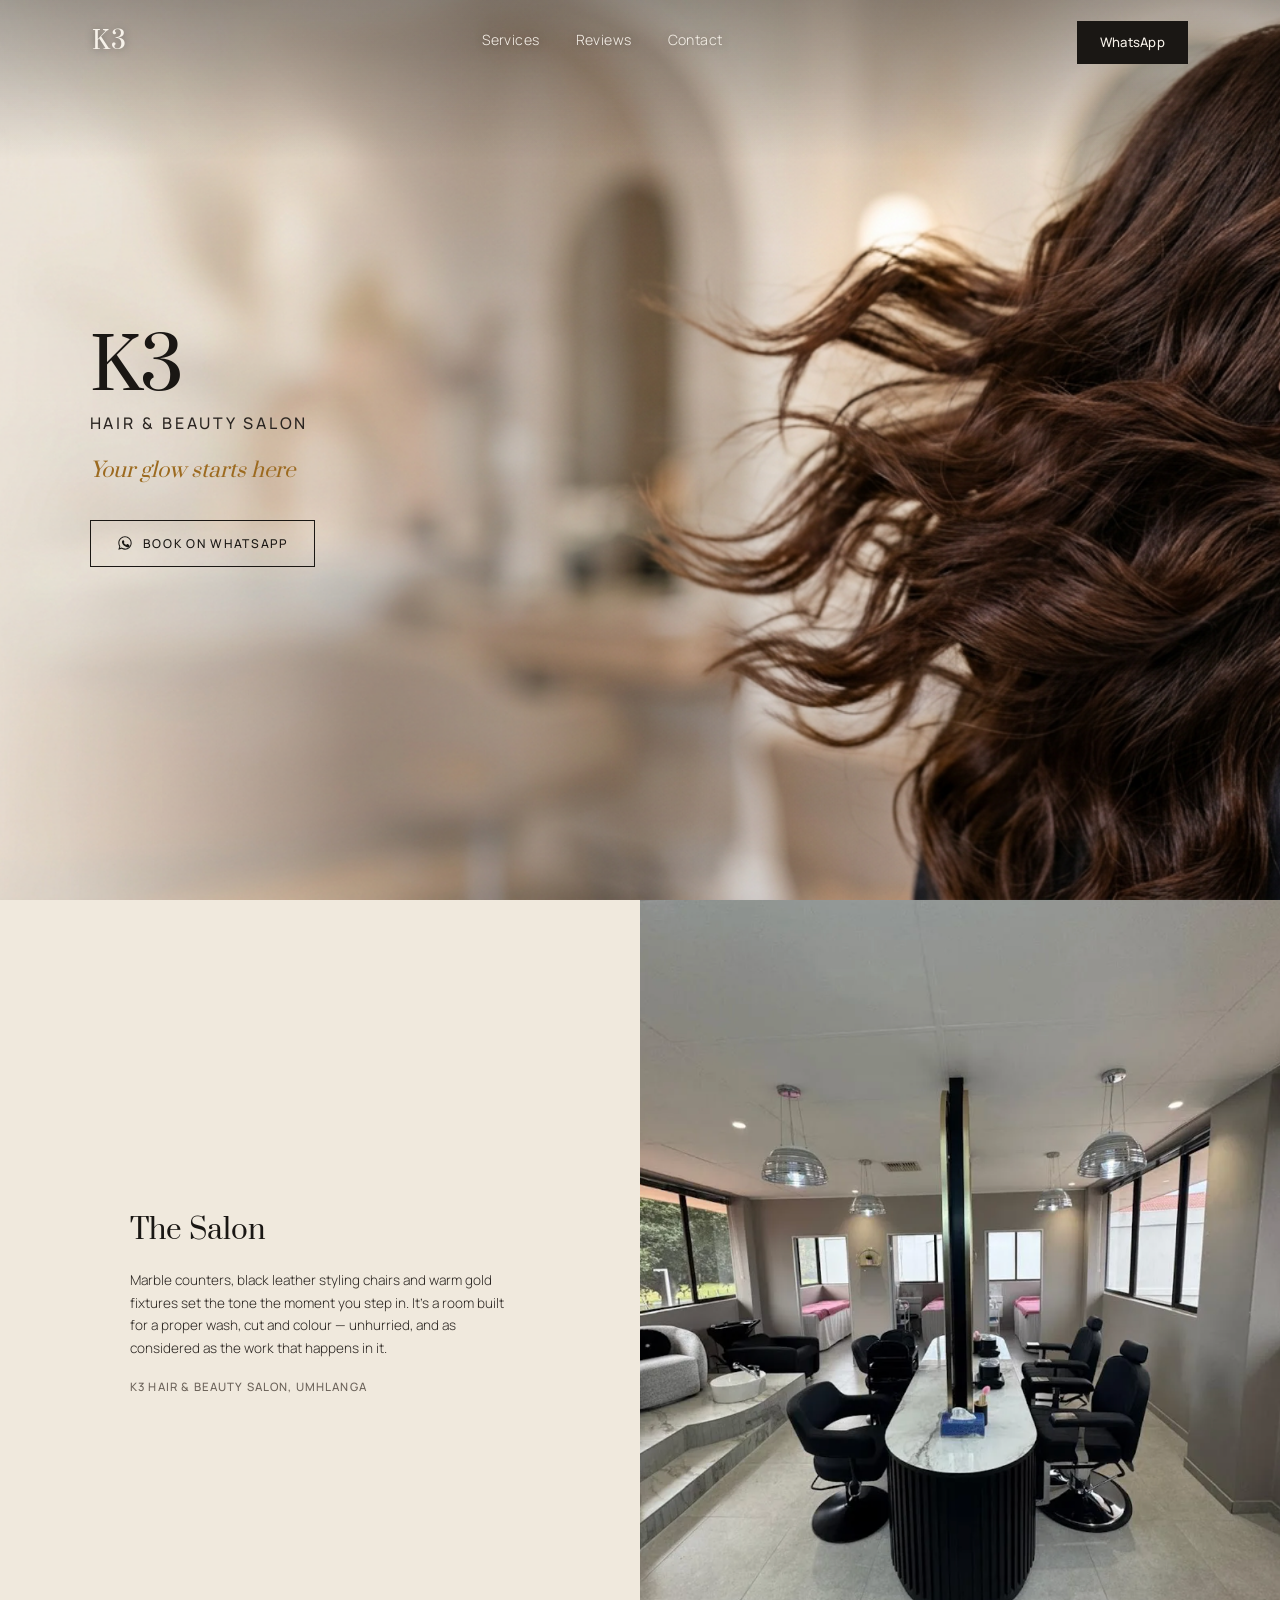
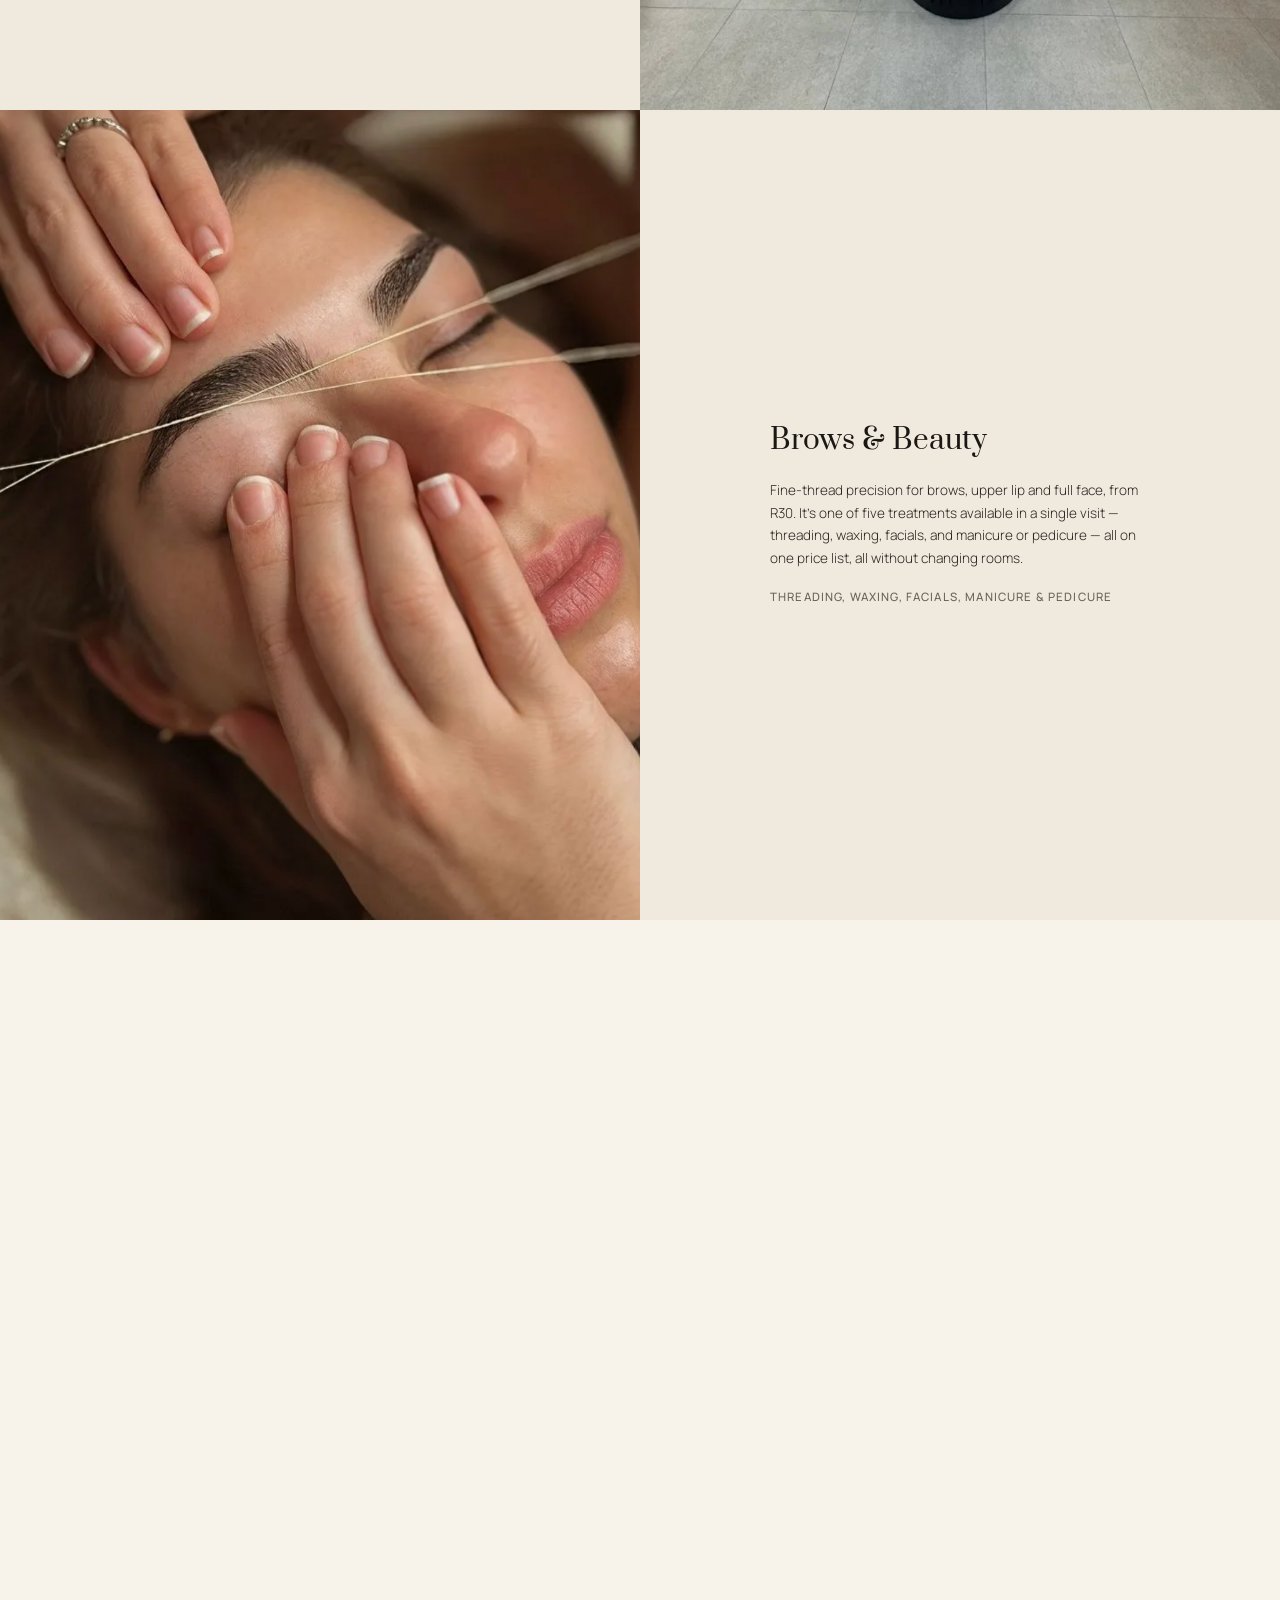
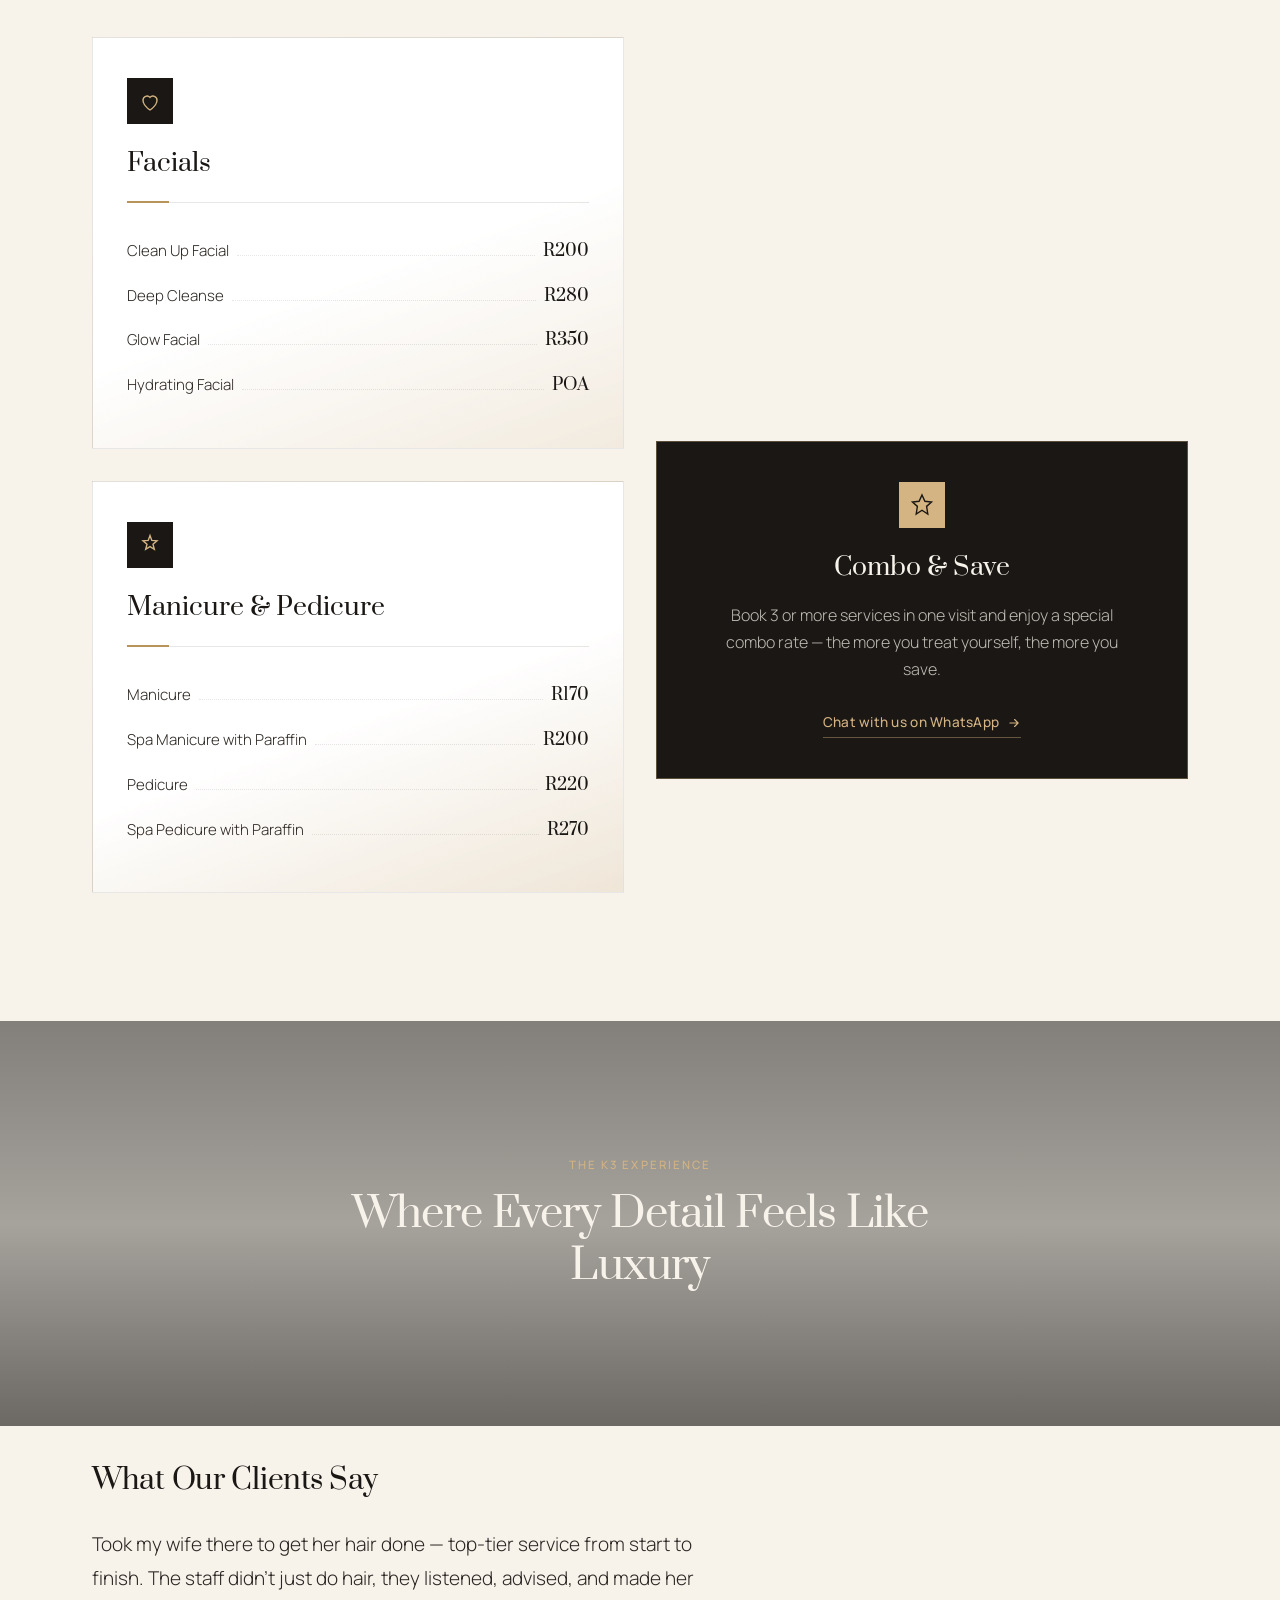
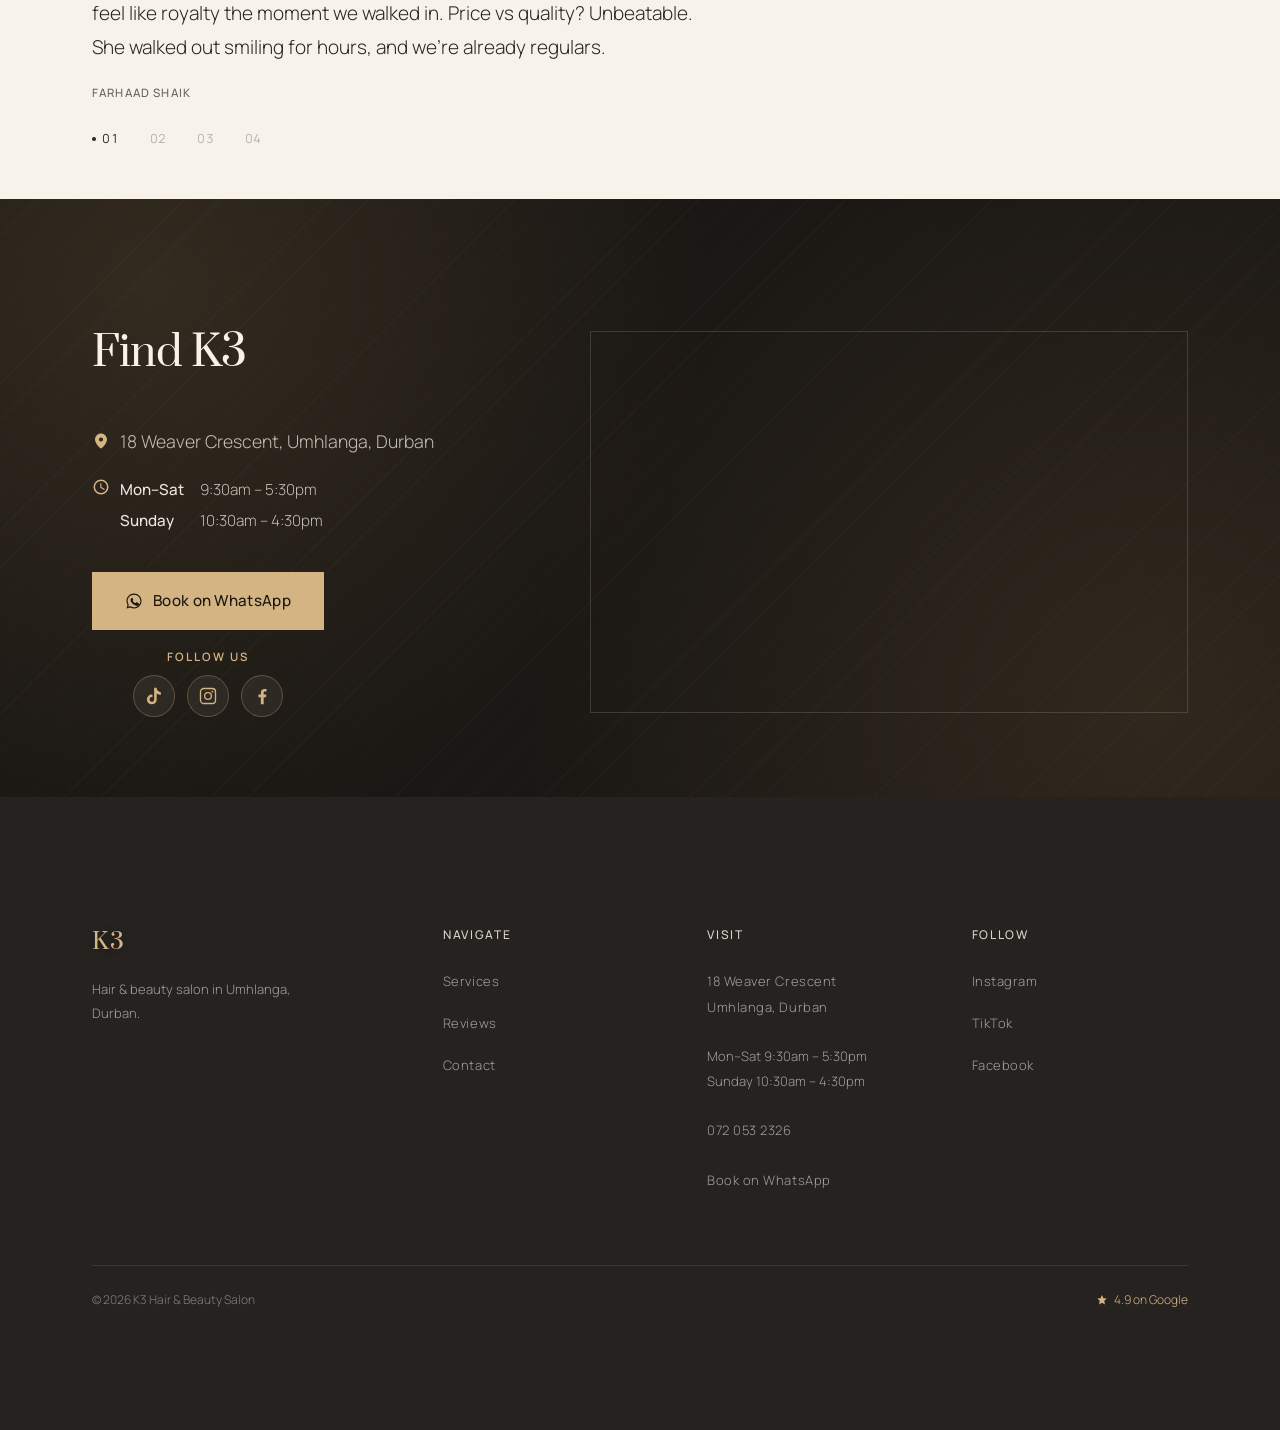
==== index.html @ f49d8490 "Wire up the real WhatsApp number and add a phone link Replaces the six wa.me/PLACEHOLDER links with " ====
<!DOCTYPE html>
<html lang="en">
<head>
<meta charset="UTF-8">
<meta name="viewport" content="width=device-width, initial-scale=1.0">
<title>K3 Hair &amp; Beauty Salon | Umhlanga, Durban</title>
<meta name="description" content="K3 Hair &amp; Beauty Salon in Umhlanga, Durban — threading, waxing, facials, manicures &amp; pedicures. Book on WhatsApp today.">
<link rel="preconnect" href="https://fonts.googleapis.com">
<link rel="preconnect" href="https://fonts.gstatic.com" crossorigin>
<link href="https://fonts.googleapis.com/css2?family=Prata&family=Manrope:wght@300;400;500&display=swap" rel="stylesheet">
<link rel="stylesheet" href="style.css">
</head>
<body>

<header class="site-header" id="top">
  <div class="container header-inner">
    <span class="logo">K3</span>
    <nav class="nav" id="site-nav">
      <a href="#services">Services</a>
      <a href="#reviews">Reviews</a>
      <a href="#contact">Contact</a>
    </nav>
    <div class="header-actions">
      <a class="btn btn-small" href="https://wa.me/27720532326?text=Hi%20K3%2C%20I%27d%20like%20to%20book%20an%20appointment." target="_blank" rel="noopener">WhatsApp</a>
      <button class="nav-toggle" id="nav-toggle" aria-expanded="false" aria-controls="site-nav" aria-label="Toggle navigation menu">
        <span></span><span></span><span></span>
      </button>
    </div>
  </div>
</header>

<main>

  <!-- HERO -->
  <section class="hero">
    <div class="hero-media" id="hero-media">
      <img src="images/hero-new.png" alt="" role="presentation" width="1584" height="672" loading="eager" fetchpriority="high">
      <div class="hero-scrim"></div>
    </div>
    <div class="container">
      <div class="hero-inner">
        <h1 class="hero-mark reveal">
          <span class="hero-mark-k3">K3</span>
          <span class="hero-mark-name">Hair &amp; Beauty Salon</span>
        </h1>
        <p class="tagline reveal">Your glow starts here</p>

        <a class="btn-hero reveal" href="https://wa.me/27720532326?text=Hi%20K3%2C%20I%27d%20like%20to%20book%20an%20appointment." target="_blank" rel="noopener">
          <svg viewBox="0 0 24 24" width="16" height="16" aria-hidden="true"><path fill="currentColor" d="M17.5 14.4c-.3-.1-1.6-.8-1.9-.9-.3-.1-.4-.1-.6.1-.2.3-.7.9-.8 1-.1.2-.3.2-.5.1-1.4-.7-2.3-1.2-3.3-2.7-.2-.4.2-.4.6-1.2.1-.2 0-.4 0-.5-.1-.1-.6-1.4-.8-1.9-.2-.5-.4-.4-.6-.4h-.5c-.2 0-.5.1-.7.3-.2.3-1 1-1 2.3 0 1.4 1 2.7 1.1 2.9.1.2 2 3.1 4.9 4.3.7.3 1.2.5 1.6.6.7.2 1.3.2 1.8.1.5-.1 1.6-.7 1.9-1.3.2-.6.2-1.1.2-1.3-.1-.1-.3-.2-.5-.3z"/><path fill="currentColor" d="M12 2C6.5 2 2 6.5 2 12c0 1.9.5 3.6 1.4 5.1L2 22l5.1-1.3c1.4.8 3.1 1.3 4.9 1.3 5.5 0 10-4.5 10-10S17.5 2 12 2zm0 18.2c-1.6 0-3.2-.4-4.5-1.2l-.3-.2-3 .8.8-2.9-.2-.3C4 15 3.5 13.5 3.5 12c0-4.7 3.8-8.5 8.5-8.5s8.5 3.8 8.5 8.5-3.8 8.5-8.5 8.5z"/></svg>
          Book on WhatsApp
        </a>
      </div>
    </div>
  </section>

  <!-- THE SPACE: ALTERNATING EDITORIAL BLOCKS -->
  <section id="the-space" class="section-alt">
    <div class="editorial-rows">

      <div class="editorial-row reveal">
        <div class="editorial-media">
          <img src="images/gallery-salon-interior.png" width="1050" height="1404" loading="lazy" alt="K3 Hair &amp; Beauty Salon interior with black leather styling chairs and marble counters">
        </div>
        <div class="editorial-copy">
          <h3>The Salon</h3>
          <p>Marble counters, black leather styling chairs and warm gold fixtures set the tone the moment you step in. It's a room built for a proper wash, cut and colour — unhurried, and as considered as the work that happens in it.</p>
          <p class="editorial-descriptor">K3 Hair &amp; Beauty Salon, Umhlanga</p>
        </div>
      </div>

      <div class="editorial-row reveal">
        <div class="editorial-media">
          <img src="images/gallery-threading.png" width="1118" height="1398" loading="lazy" alt="Eyebrow threading treatment in progress at K3">
        </div>
        <div class="editorial-copy">
          <h3>Brows &amp; Beauty</h3>
          <p>Fine-thread precision for brows, upper lip and full face, from R30. It's one of five treatments available in a single visit — threading, waxing, facials, and manicure or pedicure — all on one price list, all without changing rooms.</p>
          <p class="editorial-descriptor">Threading, waxing, facials, manicure &amp; pedicure</p>
        </div>
      </div>

    </div>
  </section>

  <!-- SERVICES -->
  <section id="services" class="section">
    <div class="container">
      <h2 class="section-title center reveal">Services &amp; Pricing</h2>

      <div class="services-grid">

        <div class="services-col">

          <div class="service-card card-threading reveal">
            <div class="service-icon">
              <svg viewBox="0 0 24 24" width="24" height="24" aria-hidden="true"><path fill="none" stroke="currentColor" stroke-width="1.4" d="M3 8c3 3 6 3 9 0s6-3 9 0M3 16c3-3 6-3 9 0s6 3 9 0"/></svg>
            </div>
            <h3>Threading</h3>
            <ul class="price-list">
              <li><span>Eyebrow</span><span class="dots"></span><span>R50</span></li>
              <li><span>Eyebrow Tint</span><span class="dots"></span><span>R50</span></li>
              <li><span>Upper Lip</span><span class="dots"></span><span>R30</span></li>
              <li><span>Upper Lip &amp; Chin</span><span class="dots"></span><span>R70</span></li>
              <li><span>Full Face Threading</span><span class="dots"></span><span>R140</span></li>
            </ul>
          </div>

          <div class="service-card card-facials reveal">
            <div class="service-icon">
              <svg viewBox="0 0 24 24" width="24" height="24" aria-hidden="true"><path fill="none" stroke="currentColor" stroke-width="1.4" d="M12 21s-7-4.5-7-10a4 4 0 0 1 7-2.6A4 4 0 0 1 19 11c0 5.5-7 10-7 10z"/></svg>
            </div>
            <h3>Facials</h3>
            <ul class="price-list">
              <li><span>Clean Up Facial</span><span class="dots"></span><span>R200</span></li>
              <li><span>Deep Cleanse</span><span class="dots"></span><span>R280</span></li>
              <li><span>Glow Facial</span><span class="dots"></span><span>R350</span></li>
              <li><span>Hydrating Facial</span><span class="dots"></span><span>POA</span></li>
            </ul>
          </div>

          <div class="service-card card-nails reveal">
            <div class="service-icon">
              <svg viewBox="0 0 24 24" width="24" height="24" aria-hidden="true"><path fill="none" stroke="currentColor" stroke-width="1.4" d="M12 2.5l1.8 4.9 5.2.4-4 3.4 1.3 5.1L12 13.6l-4.3 2.7 1.3-5.1-4-3.4 5.2-.4z"/></svg>
            </div>
            <h3>Manicure &amp; Pedicure</h3>
            <ul class="price-list">
              <li><span>Manicure</span><span class="dots"></span><span>R170</span></li>
              <li><span>Spa Manicure with Paraffin</span><span class="dots"></span><span>R200</span></li>
              <li><span>Pedicure</span><span class="dots"></span><span>R220</span></li>
              <li><span>Spa Pedicure with Paraffin</span><span class="dots"></span><span>R270</span></li>
            </ul>
          </div>

        </div>

        <div class="services-col">

          <div class="service-card card-waxing reveal">
            <div class="service-icon">
              <svg viewBox="0 0 24 24" width="24" height="24" aria-hidden="true"><path fill="none" stroke="currentColor" stroke-width="1.4" d="M12 3c3 4 6 8 6 11.5a6 6 0 1 1-12 0C6 11 9 7 12 3z"/></svg>
            </div>
            <h3>Waxing</h3>
            <ul class="price-list">
              <li><span>Eyebrow</span><span class="dots"></span><span>R60</span></li>
              <li><span>Upper Lip</span><span class="dots"></span><span>R30</span></li>
              <li><span>Upper Lip &amp; Chin</span><span class="dots"></span><span>R80</span></li>
              <li><span>Full Face Waxing</span><span class="dots"></span><span>R150</span></li>
              <li><span>Full Face Waxing with Neck</span><span class="dots"></span><span>R170</span></li>
              <li><span>Half Leg</span><span class="dots"></span><span>R120</span></li>
              <li><span>Full Leg</span><span class="dots"></span><span>R200</span></li>
              <li><span>Full Arm</span><span class="dots"></span><span>R150</span></li>
              <li><span>Half Arm</span><span class="dots"></span><span>R100</span></li>
              <li><span>Underarm</span><span class="dots"></span><span>R80</span></li>
              <li><span>Bikini</span><span class="dots"></span><span>R300</span></li>
              <li><span>Full Body</span><span class="dots"></span><span>R780</span></li>
              <li><span>Full Back Wax</span><span class="dots"></span><span>R200</span></li>
              <li><span>Stomach Wax</span><span class="dots"></span><span>R150</span></li>
            </ul>
          </div>

          <div class="promo-card reveal">
            <div class="service-icon promo-icon">
              <svg viewBox="0 0 24 24" width="24" height="24" aria-hidden="true"><path fill="none" stroke="currentColor" stroke-width="1.4" d="M12 2l2.9 6.26L21.5 9l-4.9 4.36L17.8 21 12 17.27 6.2 21l1.2-7.64L2.5 9l6.6-.74L12 2z"/></svg>
            </div>
            <h3>Combo &amp; Save</h3>
            <p>Book 3 or more services in one visit and enjoy a special combo rate — the more you treat yourself, the more you save.</p>
            <a class="promo-link" href="https://wa.me/27720532326?text=Hi%20K3%2C%20I%27d%20like%20to%20book%20an%20appointment." target="_blank" rel="noopener">
              Chat with us on WhatsApp
              <svg viewBox="0 0 24 24" width="14" height="14" aria-hidden="true"><path fill="none" stroke="currentColor" stroke-width="2" stroke-linecap="round" stroke-linejoin="round" d="M5 12h13M13 6l6 6-6 6"/></svg>
            </a>
          </div>

        </div>

      </div>
    </div>
  </section>

  <!-- EXPERIENCE BAND -->
  <section id="reviews" class="experience-band">
    <video autoplay muted loop playsinline preload="none" aria-label="Hair wash treatment at the K3 basin">
      <source src="videos/spa-treatment.mp4" type="video/mp4">
    </video>
    <div class="experience-scrim"></div>
    <div class="container experience-inner reveal">
      <p class="experience-eyebrow">The K3 Experience</p>
      <h2 class="section-title">Where Every Detail Feels Like Luxury</h2>
    </div>
  </section>

  <!-- REVIEWS: ROTATING TESTIMONIAL -->
  <section id="testimonials" class="section">
    <div class="container">
      <h2 class="testimonial-heading reveal">What Our Clients Say</h2>

      <div class="testimonial reveal" tabindex="0" aria-roledescription="carousel" aria-label="Client testimonials">
        <div class="testimonial-track">

          <blockquote class="testimonial-slide is-active">
            <p>Took my wife there to get her hair done — top-tier service from start to finish. The staff didn&rsquo;t just do hair, they listened, advised, and made her feel like royalty the moment we walked in. Price vs quality? Unbeatable. She walked out smiling for hours, and we&rsquo;re already regulars.</p>
            <cite>Farhaad Shaik</cite>
          </blockquote>

          <blockquote class="testimonial-slide">
            <p>I&rsquo;m so happy I found this salon! They did an absolute perfect job on my mani and pedi. I also got some waxing and threading done, and the staff was so sweet and incredibly gentle. To top it off, I got a great haircut that looks amazing.</p>
            <cite>Aamina Saleh</cite>
          </blockquote>

          <blockquote class="testimonial-slide">
            <p>Amazing service, products are excellent. Friendly, kind staff, always make you feel at home.</p>
            <cite>Dianne Govender</cite>
          </blockquote>

          <blockquote class="testimonial-slide">
            <p>Amazing service. Reasonable prices. Great location. Safe parking. Cute Salon. One road away from beach and an easy walk if you are staying at one of the beach side resorts.</p>
            <cite>Ayesha Aboobaker</cite>
          </blockquote>

        </div>

        <div class="testimonial-nums" role="tablist" aria-label="Choose testimonial">
          <button class="testimonial-num is-active" type="button" role="tab" aria-selected="true" aria-label="Testimonial 1, Farhaad Shaik">01</button>
          <button class="testimonial-num" type="button" role="tab" aria-selected="false" aria-label="Testimonial 2, Aamina Saleh">02</button>
          <button class="testimonial-num" type="button" role="tab" aria-selected="false" aria-label="Testimonial 3, Dianne Govender">03</button>
          <button class="testimonial-num" type="button" role="tab" aria-selected="false" aria-label="Testimonial 4, Ayesha Aboobaker">04</button>
        </div>
      </div>
    </div>
  </section>

  <!-- CONTACT -->
  <section id="contact" class="section section-dark">
    <div class="contact-texture" aria-hidden="true"></div>
    <div class="container contact-grid reveal">
      <div class="contact-copy">
        <h2 class="section-title">Find K3</h2>
        <p class="contact-address">
          <svg viewBox="0 0 24 24" width="18" height="18" aria-hidden="true"><path fill="currentColor" d="M12 2C7.6 2 4 5.6 4 10c0 5.4 7 12 8 12s8-6.6 8-12c0-4.4-3.6-8-8-8zm0 10.8a2.8 2.8 0 1 1 0-5.6 2.8 2.8 0 0 1 0 5.6z"/></svg>
          18 Weaver Crescent, Umhlanga, Durban
        </p>

        <div class="contact-hours">
          <svg viewBox="0 0 24 24" width="18" height="18" aria-hidden="true"><path fill="currentColor" d="M12 2a10 10 0 1 0 0 20 10 10 0 0 0 0-20zm0 18a8 8 0 1 1 0-16 8 8 0 0 1 0 16zm.5-13H11v6l5.2 3.1.8-1.3-4.5-2.7V7z"/></svg>
          <dl>
            <div><dt>Mon&ndash;Sat</dt><dd>9:30am &ndash; 5:30pm</dd></div>
            <div><dt>Sunday</dt><dd>10:30am &ndash; 4:30pm</dd></div>
          </dl>
        </div>

        <div class="contact-cta">
          <a class="btn btn-primary" href="https://wa.me/27720532326?text=Hi%20K3%2C%20I%27d%20like%20to%20book%20an%20appointment." target="_blank" rel="noopener">
            <svg viewBox="0 0 24 24" width="18" height="18" aria-hidden="true"><path fill="currentColor" d="M17.5 14.4c-.3-.1-1.6-.8-1.9-.9-.3-.1-.4-.1-.6.1-.2.3-.7.9-.8 1-.1.2-.3.2-.5.1-1.4-.7-2.3-1.2-3.3-2.7-.2-.4.2-.4.6-1.2.1-.2 0-.4 0-.5-.1-.1-.6-1.4-.8-1.9-.2-.5-.4-.4-.6-.4h-.5c-.2 0-.5.1-.7.3-.2.3-1 1-1 2.3 0 1.4 1 2.7 1.1 2.9.1.2 2 3.1 4.9 4.3.7.3 1.2.5 1.6.6.7.2 1.3.2 1.8.1.5-.1 1.6-.7 1.9-1.3.2-.6.2-1.1.2-1.3-.1-.1-.3-.2-.5-.3z"/><path fill="currentColor" d="M12 2C6.5 2 2 6.5 2 12c0 1.9.5 3.6 1.4 5.1L2 22l5.1-1.3c1.4.8 3.1 1.3 4.9 1.3 5.5 0 10-4.5 10-10S17.5 2 12 2zm0 18.2c-1.6 0-3.2-.4-4.5-1.2l-.3-.2-3 .8.8-2.9-.2-.3C4 15 3.5 13.5 3.5 12c0-4.7 3.8-8.5 8.5-8.5s8.5 3.8 8.5 8.5-3.8 8.5-8.5 8.5z"/></svg>
            Book on WhatsApp
          </a>

          <div class="follow-us">
            <span class="follow-us-label">Follow Us</span>
            <div class="social-links">
              <a class="social-icon" href="https://www.tiktok.com/@k3_hairnbeauty_salon" target="_blank" rel="noopener" aria-label="K3 Hair & Beauty Salon on TikTok">
                <svg viewBox="0 0 24 24" width="20" height="20" aria-hidden="true"><path fill="currentColor" d="M16.6 5.82c-.9-.98-1.4-2.26-1.4-3.62h-3.02v13.9c0 1.55-1.26 2.8-2.8 2.8a2.8 2.8 0 0 1-2.8-2.8 2.8 2.8 0 0 1 2.8-2.8c.28 0 .55.04.8.12V10.3a5.94 5.94 0 0 0-.8-.06 5.86 5.86 0 0 0-5.86 5.86A5.86 5.86 0 0 0 9.38 22a5.86 5.86 0 0 0 5.86-5.86V9.01a8.6 8.6 0 0 0 5.02 1.61V7.6a5.6 5.6 0 0 1-3.66-1.78z"/></svg>
              </a>
              <a class="social-icon" href="https://www.instagram.com/k3_hairandbeauty_salon/" target="_blank" rel="noopener" aria-label="K3 Hair & Beauty Salon on Instagram">
                <svg viewBox="0 0 24 24" width="20" height="20" aria-hidden="true"><path fill="none" stroke="currentColor" stroke-width="1.6" d="M7 3h10a4 4 0 0 1 4 4v10a4 4 0 0 1-4 4H7a4 4 0 0 1-4-4V7a4 4 0 0 1 4-4z"/><circle cx="12" cy="12" r="4" fill="none" stroke="currentColor" stroke-width="1.6"/><circle cx="17.2" cy="6.8" r="1.1" fill="currentColor"/></svg>
              </a>
              <a class="social-icon" href="https://www.facebook.com/p/K3-Hair-Beauty-Salon-61587516905986/" target="_blank" rel="noopener" aria-label="K3 Hair & Beauty Salon on Facebook">
                <svg viewBox="0 0 24 24" width="20" height="20" aria-hidden="true"><path fill="currentColor" d="M14 22v-8.4h2.8l.4-3.3H14V8.2c0-.96.27-1.6 1.64-1.6h1.75V3.66C17.08 3.6 16.05 3.5 14.85 3.5c-2.5 0-4.2 1.53-4.2 4.34v2.46H7.8v3.3h2.85V22h3.35z"/></svg>
              </a>
            </div>
          </div>
        </div>
      </div>

      <div class="map-wrap">
        <iframe
          title="K3 Hair & Beauty Salon location map"
          src="https://www.google.com/maps?q=18+Weaver+Crescent,+Umhlanga,+Durban&output=embed"
          loading="lazy"
          referrerpolicy="no-referrer-when-downgrade">
        </iframe>
      </div>
    </div>
  </section>

</main>

<a class="mobile-cta" href="https://wa.me/27720532326?text=Hi%20K3%2C%20I%27d%20like%20to%20book%20an%20appointment." target="_blank" rel="noopener" aria-label="Book on WhatsApp">
  <svg viewBox="0 0 24 24" width="20" height="20" aria-hidden="true"><path fill="currentColor" d="M17.5 14.4c-.3-.1-1.6-.8-1.9-.9-.3-.1-.4-.1-.6.1-.2.3-.7.9-.8 1-.1.2-.3.2-.5.1-1.4-.7-2.3-1.2-3.3-2.7-.2-.4.2-.4.6-1.2.1-.2 0-.4 0-.5-.1-.1-.6-1.4-.8-1.9-.2-.5-.4-.4-.6-.4h-.5c-.2 0-.5.1-.7.3-.2.3-1 1-1 2.3 0 1.4 1 2.7 1.1 2.9.1.2 2 3.1 4.9 4.3.7.3 1.2.5 1.6.6.7.2 1.3.2 1.8.1.5-.1 1.6-.7 1.9-1.3.2-.6.2-1.1.2-1.3-.1-.1-.3-.2-.5-.3z"/><path fill="currentColor" d="M12 2C6.5 2 2 6.5 2 12c0 1.9.5 3.6 1.4 5.1L2 22l5.1-1.3c1.4.8 3.1 1.3 4.9 1.3 5.5 0 10-4.5 10-10S17.5 2 12 2zm0 18.2c-1.6 0-3.2-.4-4.5-1.2l-.3-.2-3 .8.8-2.9-.2-.3C4 15 3.5 13.5 3.5 12c0-4.7 3.8-8.5 8.5-8.5s8.5 3.8 8.5 8.5-3.8 8.5-8.5 8.5z"/></svg>
  <span>Book on WhatsApp</span>
</a>

<footer class="site-footer">
  <div class="container footer-grid">

    <div class="footer-col footer-brand">
      <span class="logo">K3</span>
      <p>Hair &amp; beauty salon in Umhlanga, Durban.</p>
    </div>

    <div class="footer-col">
      <h3>Navigate</h3>
      <ul>
        <li><a href="#services">Services</a></li>
        <li><a href="#reviews">Reviews</a></li>
        <li><a href="#contact">Contact</a></li>
      </ul>
    </div>

    <div class="footer-col">
      <h3>Visit</h3>
      <p><a href="https://www.google.com/maps/search/?api=1&query=18+Weaver+Crescent,+Umhlanga,+Durban" target="_blank" rel="noopener">18 Weaver Crescent<br>Umhlanga, Durban</a></p>
      <p>Mon&ndash;Sat 9:30am &ndash; 5:30pm<br>Sunday 10:30am &ndash; 4:30pm</p>
      <p><a href="tel:+27720532326">072 053 2326</a></p>
      <p><a href="https://wa.me/27720532326?text=Hi%20K3%2C%20I%27d%20like%20to%20book%20an%20appointment." target="_blank" rel="noopener">Book on WhatsApp</a></p>
    </div>

    <div class="footer-col">
      <h3>Follow</h3>
      <ul>
        <li><a href="https://www.instagram.com/k3_hairandbeauty_salon/" target="_blank" rel="noopener">Instagram</a></li>
        <li><a href="https://www.tiktok.com/@k3_hairnbeauty_salon" target="_blank" rel="noopener">TikTok</a></li>
        <li><a href="https://www.facebook.com/p/K3-Hair-Beauty-Salon-61587516905986/" target="_blank" rel="noopener">Facebook</a></li>
      </ul>
    </div>

    <div class="footer-bottom">
      <p>&copy; <span id="year">2026</span> K3 Hair &amp; Beauty Salon</p>
      <p class="footer-rating">
        <svg viewBox="0 0 24 24" width="12" height="12" aria-hidden="true"><path fill="currentColor" d="M12 2l2.9 6.26L21.5 9l-4.9 4.36L17.8 21 12 17.27 6.2 21l1.2-7.64L2.5 9l6.6-.74L12 2z"/></svg>
        4.9 on Google
      </p>
    </div>

  </div>
</footer>

<script src="script.js"></script>
</body>
</html>
---- style.css ----
/* ==========================================================================
   K3 Hair & Beauty Salon — Stylesheet
   Design system: CLAUDE.md — sharp geometry, restrained editorial, one motion
   treatment, header transitions on scroll, single-quote testimonials.
   ========================================================================== */

:root {
  --cream: #f7f2ea;
  --cream-alt: #f0e9dd;
  --black: #1a1714;
  --black-soft: #262220;
  --gold: #b8935a;
  --gold-light: #d4b483;
  --gold-deep: #9c6a1f;
  --ink: #2b2622;
  --ink-muted: #6b6259;
  --border: rgba(26, 23, 20, 0.1);

  --font-serif: 'Prata', Georgia, 'Times New Roman', serif;
  --font-sans: 'Manrope', 'Helvetica Neue', Arial, sans-serif;

  --ease: cubic-bezier(0.16, 1, 0.3, 1);

  --max-width: 1160px;

  /* spacing scale */
  --sp-1: 8px;
  --sp-2: 16px;
  --sp-3: 24px;
  --sp-4: 32px;
  --sp-6: 48px;
  --sp-8: 64px;
  --sp-12: 96px;
  --sp-16: 128px;
  --sp-20: 160px;
}

* { box-sizing: border-box; }

html { scroll-behavior: smooth; }

body {
  margin: 0;
  background: var(--cream);
  color: var(--ink);
  font-family: var(--font-sans);
  font-weight: 300;
  font-size: 16px;
  line-height: 1.6;
  -webkit-font-smoothing: antialiased;
}

body.nav-open { overflow: hidden; }

img { max-width: 100%; display: block; }

.container {
  max-width: var(--max-width);
  margin: 0 auto;
  padding: 0 32px;
}

h1, h2, h3 {
  font-family: var(--font-serif);
  font-weight: 400;
  color: var(--black);
  margin: 0;
}

a { color: inherit; text-decoration: none; }

:focus-visible {
  outline: 2px solid var(--gold-deep);
  outline-offset: 3px;
}

.section-title {
  font-size: clamp(1.9rem, 3.5vw, 2.6rem);
  font-weight: 400;
  line-height: 1.25;
  letter-spacing: -0.02em;
  margin-bottom: 48px;
}

.section-title.center { text-align: center; }

/* ---------- Buttons ---------- */

.btn {
  display: inline-flex;
  align-items: center;
  gap: 10px;
  padding: 16px 32px;
  border-radius: 0;
  font-family: var(--font-sans);
  font-size: 0.95rem;
  letter-spacing: 0.02em;
  font-weight: 500;
  cursor: pointer;
  transition: background-color 0.2s ease, color 0.2s ease, border-color 0.2s ease, transform 0.2s ease;
}

.btn-primary {
  background: var(--black);
  color: var(--cream);
  border: 1px solid var(--black);
}

.btn-primary:hover,
.btn-primary:focus-visible {
  background: var(--cream);
  color: var(--black);
  transform: translateY(-2px);
}

.btn-small {
  padding: 10px 22px;
  font-size: 0.82rem;
  background: var(--black);
  color: var(--cream);
  border: 1px solid var(--black);
}

.btn-small:hover,
.btn-small:focus-visible {
  background: var(--cream);
  color: var(--black);
  transform: translateY(-2px);
}

@media (prefers-reduced-motion: reduce) {
  .btn { transition: background-color 0.2s ease, color 0.2s ease, border-color 0.2s ease; }
  .btn:hover, .btn:focus-visible { transform: none; }
}

/* ---------- Header ---------- */

.site-header {
  position: fixed;
  top: 0;
  left: 0;
  right: 0;
  z-index: 100;
  background-color: transparent;
  border-bottom: 1px solid transparent;
  transition: background-color 0.35s ease, backdrop-filter 0.35s ease, border-color 0.35s ease;
}

.site-header.is-scrolled {
  background-color: rgba(247, 242, 234, 0.8);
  -webkit-backdrop-filter: blur(12px);
  backdrop-filter: blur(12px);
  border-bottom-color: rgba(26, 23, 20, 0.08);
}

@supports not ((backdrop-filter: blur(1px)) or (-webkit-backdrop-filter: blur(1px))) {
  .site-header.is-scrolled { background-color: rgba(247, 242, 234, 0.94); }
}

.header-inner {
  display: grid;
  grid-template-columns: auto 1fr auto;
  align-items: center;
  gap: 24px;
  height: 84px;
}

.logo {
  font-family: var(--font-serif);
  font-size: 1.5rem;
  font-weight: 400;
  letter-spacing: 0.06em;
  color: var(--cream);
  text-shadow: 0 1px 8px rgba(0, 0, 0, 0.35);
  transition: color 0.35s ease, text-shadow 0.35s ease;
}

.site-header.is-scrolled .logo { color: var(--black); text-shadow: none; }

.nav {
  display: flex;
  justify-content: center;
  gap: clamp(16px, 3vw, 36px);
}

.nav a {
  font-size: 0.88rem;
  letter-spacing: 0.03em;
  color: var(--cream);
  text-shadow: 0 1px 8px rgba(0, 0, 0, 0.35);
  position: relative;
  padding-bottom: 4px;
  transition: color 0.35s ease, text-shadow 0.35s ease;
}

.site-header.is-scrolled .nav a { color: var(--ink); text-shadow: none; }
body.nav-open .nav a { text-shadow: none; }

.nav a::after {
  content: '';
  position: absolute;
  left: 0; right: 0; bottom: 0;
  height: 1px;
  background: var(--ink);
  transform: scaleX(0);
  transform-origin: left;
  transition: transform 0.2s ease;
}

.nav a:hover::after,
.nav a:focus-visible::after { transform: scaleX(1); }

.header-actions {
  display: flex;
  align-items: center;
  gap: 16px;
  justify-self: end;
}

.nav-toggle {
  display: none;
  flex-direction: column;
  justify-content: center;
  gap: 5px;
  width: 32px;
  height: 32px;
  padding: 0;
  border: 0;
  background: none;
  cursor: pointer;
  z-index: 110;
  position: relative;
}

.nav-toggle span {
  display: block;
  width: 100%;
  height: 1.5px;
  background: var(--cream);
  transition: background-color 0.35s ease, transform 0.25s ease, opacity 0.25s ease;
}

.site-header.is-scrolled .nav-toggle span { background: var(--black); }
body.nav-open .nav-toggle span { background: var(--black); }

.nav-toggle[aria-expanded="true"] span:nth-child(1) { transform: translateY(6.5px) rotate(45deg); }
.nav-toggle[aria-expanded="true"] span:nth-child(2) { opacity: 0; }
.nav-toggle[aria-expanded="true"] span:nth-child(3) { transform: translateY(-6.5px) rotate(-45deg); }

@media (max-width: 900px) {
  .nav a { font-size: 0.82rem; }
}

@media (max-width: 560px) {
  .header-inner { height: 64px; }

  .nav-toggle { display: flex; }

  .nav {
    position: fixed;
    inset: 0;
    z-index: 105;
    flex-direction: column;
    align-items: center;
    justify-content: center;
    gap: var(--sp-4);
    background: var(--cream);
    transform: translateY(-100%);
    transition: transform 0.4s cubic-bezier(0.16, 1, 0.3, 1);
  }

  .nav.is-open { transform: translateY(0); }

  .nav a {
    color: var(--ink);
    font-size: 1.1rem;
    padding: 8px 0;
  }

  .nav a::after { display: none; }
}

/* ---------- Hero ---------- */

.hero {
  position: relative;
  isolation: isolate;
  height: 100vh;
  height: 100dvh;
  min-height: 100vh;
  min-height: 100dvh;
  display: flex;
  align-items: center;
  padding: 0;
  text-align: left;
  overflow: hidden;
  color: var(--ink);
}

.hero .container {
  width: 100%;
  max-width: none;
  margin: 0;
  padding: 0;
}

.hero-media {
  position: absolute;
  inset: 0;
  z-index: -1;
}

.hero-media img {
  width: 100%;
  height: 100%;
  object-fit: cover;
  object-position: 32% 42%;
  animation: heroScaleIn 6s cubic-bezier(0.16, 1, 0.3, 1) forwards;
}

@keyframes heroScaleIn {
  from { transform: scale(1.08); }
  to { transform: scale(1); }
}

.hero-scrim {
  position: absolute;
  inset: 0;
  /* subtle top scrim only, for header legibility over the image */
  background: linear-gradient(180deg, rgba(15, 13, 11, 0.32) 0%, transparent 160px);
}

.hero-inner {
  max-width: 420px;
  margin: 0;
  padding-left: 7vw;
}

.hero-mark {
  margin: 0 0 18px;
  color: var(--black);
}

.hero-mark-k3 {
  display: block;
  font-family: var(--font-serif);
  font-weight: 400;
  font-size: clamp(3.2rem, 6.2vw, 4.4rem);
  line-height: 1;
  letter-spacing: -0.02em;
  color: var(--black);
}

.hero-mark-name {
  display: block;
  font-family: var(--font-sans);
  font-weight: 500;
  font-size: clamp(0.85rem, 1.3vw, 1rem);
  letter-spacing: 0.18em;
  text-transform: uppercase;
  color: var(--ink);
  margin-top: 8px;
}

.tagline {
  font-family: var(--font-serif);
  font-style: italic;
  font-size: clamp(1.1rem, 1.6vw, 1.3rem);
  color: var(--gold-deep);
  margin: 0 0 32px;
}

.btn-hero {
  display: inline-flex;
  align-items: center;
  gap: 10px;
  padding: 13px 26px;
  border: 1.5px solid var(--black);
  border-radius: 0;
  color: var(--black);
  background: transparent;
  font-family: var(--font-sans);
  font-size: 0.76rem;
  font-weight: 500;
  letter-spacing: 0.14em;
  text-transform: uppercase;
}

a.btn-hero {
  transition: background-color 0.2s ease, color 0.2s ease, transform 0.2s ease;
}

.btn-hero:hover,
.btn-hero:focus-visible {
  background: var(--black);
  color: var(--cream);
  transform: translateY(-2px);
}

@media (prefers-reduced-motion: reduce) {
  .hero-media img { animation: none; }
  .btn-hero { transition: background-color 0.2s ease, color 0.2s ease; }
  .btn-hero:hover, .btn-hero:focus-visible { transform: none; }
}

@media (max-width: 780px) {
  .hero-inner { max-width: 100%; padding-left: 28px; padding-right: 28px; }
  .hero-media img { object-position: 80% 38%; }
  .hero-mark, .hero-mark-k3, .hero-mark-name { color: var(--cream); }
  .hero-mark-k3 { text-shadow: 0 4px 30px rgba(0, 0, 0, 0.4); }
  .hero-mark-name { color: rgba(247, 242, 234, 0.8); }
  .tagline { color: var(--gold-light); }
  .btn-hero { border-color: var(--cream); color: var(--cream); }
  .btn-hero:hover, .btn-hero:focus-visible { background: var(--cream); color: var(--black); }
  .hero-scrim {
    background: linear-gradient(90deg, rgba(15, 13, 11, 0.62) 0%, rgba(15, 13, 11, 0.4) 45%, rgba(15, 13, 11, 0.15) 75%);
  }
}

/* ---------- Sections ---------- */

.section { padding: 128px 0; }
.section-alt { background: var(--cream-alt); }

/* Anchor targets: offset by the fixed header's height plus a small buffer,
   so a jump-to never leaves the section heading hidden underneath it */
#the-space, #services, #reviews, #testimonials, #contact { scroll-margin-top: 112px; }

@media (max-width: 560px) {
  #the-space, #services, #reviews, #testimonials, #contact { scroll-margin-top: 92px; }
}

/* Sections that follow a full-bleed image/video: sit flush, no dead cream band */
#testimonials { padding-top: var(--sp-4); }

/* Testimonials are a tight, single block — no oversized default section padding.
   Kept deliberately tighter than most sections so the video + full testimonial
   block (heading, quote, attribution, indicators) fit one viewport together. */
#testimonials { padding-bottom: var(--sp-6); }

.section-dark {
  background: var(--black);
  color: var(--cream);
  padding-bottom: 80px;
}

.section-dark .section-title,
.section-dark h2 { color: var(--cream); }

@media (max-width: 780px) {
  .section { padding: 72px 0; }
  #testimonials { padding-top: var(--sp-4); }
  #testimonials { padding-bottom: var(--sp-6); }
}

/* ---------- Services ---------- */

.services-grid {
  position: relative;
  display: flex;
  align-items: flex-start;
  gap: 32px;
}

.services-col {
  display: flex;
  flex-direction: column;
  gap: 32px;
  flex: 1 1 0;
  min-width: 0;
}

.service-card {
  position: relative;
  margin: 0;
  background: #fff;
  border: 1px solid var(--border);
  border-radius: 0;
  padding: 40px 34px;
}

div.service-card {
  transition: transform 0.25s ease, box-shadow 0.25s ease;
}

.service-card:hover {
  transform: translateY(-4px);
  box-shadow: 0 20px 40px -20px rgba(26, 23, 20, 0.35);
}

@media (prefers-reduced-motion: reduce) {
  .service-card { transition: box-shadow 0.25s ease; }
  .service-card:hover { transform: none; }
}

.card-threading { background: linear-gradient(160deg, #fff 55%, rgba(184, 147, 90, 0.08) 100%); }
.card-waxing    { background: linear-gradient(160deg, #fff 55%, rgba(184, 147, 90, 0.13) 100%); }
.card-facials   { background: linear-gradient(160deg, #fff 55%, rgba(184, 147, 90, 0.08) 100%); }
.card-nails     { background: linear-gradient(160deg, #fff 55%, rgba(184, 147, 90, 0.13) 100%); }

.service-icon {
  display: inline-flex;
  align-items: center;
  justify-content: center;
  width: 46px;
  height: 46px;
  margin-bottom: 20px;
  border-radius: 0;
  background: var(--black);
  color: var(--gold-light);
}

.service-card h3 {
  font-size: 1.55rem;
  margin-bottom: 26px;
  padding-bottom: 18px;
  border-bottom: 1px solid var(--border);
  position: relative;
}

.service-card h3::after {
  content: '';
  position: absolute;
  left: 0; bottom: -1px;
  width: 42px;
  height: 2px;
  background: var(--gold);
}

.price-list {
  list-style: none;
  margin: 0;
  padding: 0;
}

.price-list li {
  display: flex;
  align-items: baseline;
  gap: 8px;
  padding: 9px 0;
  font-size: 0.94rem;
  color: var(--ink);
}

.price-list li span:first-child { flex-shrink: 0; }

.price-list li span:last-child {
  flex-shrink: 0;
  font-family: var(--font-serif);
  font-weight: 500;
  color: var(--black);
  font-size: 1.05rem;
}

.dots {
  flex: 1;
  border-bottom: 1px dotted var(--border);
  margin-bottom: 5px;
}

/* ---------- Promo card ---------- */

.promo-card {
  position: relative;
  text-align: center;
  background: var(--black);
  border: 1px solid rgba(212, 180, 131, 0.35);
  border-radius: 0;
  padding: 40px 34px;
  color: var(--cream);
}

div.promo-card {
  transition: transform 0.25s ease, box-shadow 0.25s ease;
}

.promo-card:hover {
  transform: translateY(-4px);
  box-shadow: 0 20px 40px -20px rgba(0, 0, 0, 0.55);
}

@media (prefers-reduced-motion: reduce) {
  .promo-card { transition: box-shadow 0.25s ease; }
  .promo-card:hover { transform: none; }
}

.promo-icon { margin-left: auto; margin-right: auto; background: var(--gold-light); color: var(--black); }

.promo-card h3 {
  color: var(--cream);
  font-size: 1.55rem;
  margin-bottom: 14px;
  border-bottom: none;
  padding-bottom: 0;
}

.promo-card h3::after { display: none; }

.promo-card p {
  font-size: 1rem;
  line-height: 1.7;
  max-width: 42ch;
  margin: 0 auto 26px;
  color: rgba(247, 242, 234, 0.75);
}

.promo-link {
  display: inline-flex;
  align-items: center;
  gap: 8px;
  font-size: 0.85rem;
  font-weight: 500;
  letter-spacing: 0.02em;
  color: var(--gold-light);
  padding-bottom: 3px;
  border-bottom: 1px solid rgba(212, 180, 131, 0.4);
  transition: gap 0.2s ease, border-color 0.2s ease, color 0.2s ease;
}

.promo-link:hover,
.promo-link:focus-visible { gap: 12px; color: var(--cream); border-color: var(--cream); }

@media (max-width: 860px) {
  .services-grid { flex-direction: column; gap: 24px; }
  .services-col { display: contents; }
  .service-card { padding: 30px 24px; }
}

/* ---------- Experience band ---------- */

.experience-band {
  position: relative;
  isolation: isolate;
  height: 45vh;
  min-height: 320px;
  display: flex;
  align-items: center;
  justify-content: center;
  overflow: hidden;
  color: var(--cream);
}

.experience-band video {
  position: absolute;
  inset: 0;
  width: 100%;
  height: 100%;
  object-fit: cover;
  object-position: center 30%;
  z-index: -2;
}

.experience-scrim {
  position: absolute;
  inset: 0;
  z-index: -1;
  background: linear-gradient(180deg, rgba(15, 13, 11, 0.5) 0%, rgba(15, 13, 11, 0.35) 50%, rgba(15, 13, 11, 0.6) 100%);
}

.experience-inner { text-align: center; }

.experience-eyebrow {
  font-family: var(--font-sans);
  font-size: 0.72rem;
  font-weight: 500;
  letter-spacing: 0.18em;
  text-transform: uppercase;
  color: var(--gold-light);
  margin: 0 0 14px;
}

.experience-inner .section-title {
  color: var(--cream);
  margin-bottom: 0;
  max-width: 640px;
  margin-left: auto;
  margin-right: auto;
}

@media (max-width: 600px) {
  .experience-band { height: 45vh; min-height: 320px; }
}

/* ---------- Gallery: alternating editorial rows ---------- */

.editorial-rows { margin-top: 0; }

.editorial-row {
  display: grid;
  grid-template-columns: 1fr 1fr;
  /* each row gets its own near-full viewport: you scroll, you get one image and
     one write-up, you scroll again, you get the next. Shared across both rows,
     so every image renders at the same proportions. */
  min-height: 90vh;
}

/* Row 1 is text-left / image-right; row 2 reverses. Still alternating — just
   starting on the opposite side, so the first write-up leads on the left. */
.editorial-row:nth-child(odd) .editorial-media { order: 2; }
.editorial-row:nth-child(odd) .editorial-copy { order: 1; }

.editorial-media {
  position: relative;
  overflow: hidden;
  min-width: 0;
}

/* absolutely positioned so the image fills the row's full height edge to edge
   regardless of how the row resolves its own height */
.editorial-media img {
  position: absolute;
  inset: 0;
  width: 100%;
  height: 100%;
  object-fit: cover;
  display: block;
  transition: transform 0.6s ease;
}

.editorial-media:hover img { transform: scale(1.04); }

.editorial-copy {
  display: flex;
  flex-direction: column;
  /* the text block sits dead-centre in its half, horizontally and vertically */
  align-items: center;
  justify-content: center;
  text-align: left;
  min-width: 0;
  padding: 96px 7%;
}

/* Every element in the block takes the same width, so centring them keeps the
   heading, body and descriptor sharing one left edge rather than each being
   centred independently. */
.editorial-copy > * {
  width: min(380px, 100%);
}

.editorial-copy h3 {
  /* modest — the hierarchy comes from the change of typeface, not from scale */
  font-size: clamp(1.5rem, 0.6vw + 1.25rem, 1.9rem);
  line-height: 1.2;
  margin-bottom: 22px;
}

.editorial-copy p {
  font-size: 0.85rem;
  font-weight: 300;
  line-height: 1.65;
  /* narrow measure — never the full half-width (width set above) */
  color: var(--ink);
  margin: 0;
}

.editorial-copy .editorial-descriptor {
  margin-top: 18px;
  font-size: 0.72rem;
  font-weight: 500;
  letter-spacing: 0.1em;
  text-transform: uppercase;
  color: var(--ink-muted);
}

@media (max-width: 780px) {
  .editorial-rows { margin-top: 0; }
  .editorial-row {
    grid-template-columns: 1fr;
    /* single column, image above text — height follows content, not the viewport */
    min-height: 0;
  }
  .editorial-row:nth-child(odd) .editorial-media { order: 1; }
  .editorial-row:nth-child(odd) .editorial-copy { order: 2; }
  /* fixed aspect ratio rather than a slice of the viewport */
  .editorial-media { aspect-ratio: 4 / 5; }
  .editorial-copy { padding: 48px 28px; }
  .editorial-copy p { font-size: 0.875rem; }
}

@media (prefers-reduced-motion: reduce) {
  .editorial-media img { transition: none; }
}

/* ---------- Testimonial (left-aligned editorial pull quote) ---------- */

.testimonial-heading {
  font-family: var(--font-serif);
  font-weight: 400;
  font-size: clamp(1.4rem, 1.6vw + 1rem, 1.75rem);
  letter-spacing: -0.01em;
  color: var(--black);
  margin: 0 0 var(--sp-3);
  max-width: 620px;
}

.testimonial {
  max-width: 620px;
  margin: 0;
  text-align: left;
}

.testimonial:focus-visible { outline-offset: 8px; }

.testimonial-track {
  /* All four quotes are stacked in a single grid cell, so the track's height is
     the height of the LONGEST quote at any given width — computed by the browser
     rather than hardcoded, and identical whichever quote is currently active.
     Rotating quotes therefore cannot reflow anything below the carousel (this
     was a cumulative-layout-shift bug: the page jumped every 4 seconds).
     Height must never be driven by the active slide, from CSS or from JS. */
  display: grid;
  overflow: hidden;
}

.testimonial-slide {
  grid-area: 1 / 1;
  margin: 0;
  display: flex;
  flex-direction: column;
  align-items: flex-start;
  justify-content: flex-start;
  transform: translateX(100%);
  pointer-events: none;
  transition: transform 0.6s var(--ease);
}

.testimonial-slide.is-active {
  transform: translateX(0);
  pointer-events: auto;
}

.testimonial-slide p {
  font-family: var(--font-sans);
  font-weight: 300;
  font-style: normal;
  font-size: clamp(1.0625rem, 0.3vw + 1rem, 1.1875rem);
  line-height: 1.8;
  color: var(--ink);
  margin: 0 0 20px;
}

.testimonial-slide cite {
  display: block;
  font-style: normal;
  font-family: var(--font-sans);
  font-size: 0.72rem;
  font-weight: 500;
  letter-spacing: 0.1em;
  text-transform: uppercase;
  color: var(--ink-muted);
}

.testimonial-nums {
  display: flex;
  align-items: center;
  justify-content: flex-start;
  gap: 20px;
  margin-top: var(--sp-3);
}

.testimonial-num {
  display: inline-flex;
  align-items: center;
  gap: 6px;
  padding: 4px 0;
  border: 0;
  background: transparent;
  font-family: var(--font-sans);
  font-variant-numeric: tabular-nums;
  font-size: 0.78rem;
  letter-spacing: 0.06em;
  color: var(--ink-muted);
  opacity: 0.45;
  cursor: pointer;
  transition: opacity 0.2s ease, color 0.2s ease;
}

.testimonial-num::before {
  content: '';
  width: 4px;
  height: 4px;
  border-radius: 50%;
  background: currentColor;
  opacity: 0;
  transition: opacity 0.2s ease;
}

.testimonial-num:hover,
.testimonial-num:focus-visible {
  opacity: 0.75;
}

.testimonial-num.is-active {
  color: var(--ink);
  opacity: 1;
}

.testimonial-num.is-active::before { opacity: 1; }

@media (prefers-reduced-motion: reduce) {
  /* instant change: no slide, just show/hide — !important beats the inline
     transform the carousel JS sets during navigation. The slides stay in the
     shared grid cell, so the track keeps its longest-quote height here too. */
  .testimonial-slide {
    transition: none !important;
    transform: none !important;
    opacity: 0;
    pointer-events: none;
  }
  .testimonial-slide.is-active {
    opacity: 1;
    pointer-events: auto;
  }
}

/* ---------- Contact ---------- */

.section-dark { position: relative; overflow: hidden; }

.contact-texture {
  position: absolute;
  inset: 0;
  background:
    radial-gradient(circle at 12% 15%, rgba(184, 147, 90, 0.16), transparent 45%),
    radial-gradient(circle at 90% 85%, rgba(184, 147, 90, 0.14), transparent 50%),
    repeating-linear-gradient(135deg, rgba(247, 242, 234, 0.025) 0px, rgba(247, 242, 234, 0.025) 1px, transparent 1px, transparent 26px);
  pointer-events: none;
}

.contact-grid {
  position: relative;
  display: grid;
  grid-template-columns: minmax(0, 0.85fr) minmax(0, 1.15fr);
  align-items: center;
  gap: 56px;
}

.contact-copy { text-align: left; }

.contact-address {
  display: flex;
  align-items: center;
  gap: 10px;
  font-size: 1.1rem;
  color: rgba(247, 242, 234, 0.75);
  margin: 20px 0 20px;
}

.contact-address svg { color: var(--gold-light); flex-shrink: 0; }

.contact-hours {
  display: flex;
  align-items: flex-start;
  gap: 10px;
  margin: 0 0 36px;
}

.contact-hours svg { color: var(--gold-light); flex-shrink: 0; margin-top: 3px; }
.contact-hours dl { margin: 0; }

.contact-hours dl > div {
  display: flex;
  gap: 10px;
  font-size: 0.95rem;
  color: rgba(247, 242, 234, 0.75);
  padding: 3px 0;
}

.contact-hours dt { font-weight: 500; color: rgba(247, 242, 234, 0.95); min-width: 70px; }
.contact-hours dd { margin: 0; }

.section-dark .btn-primary { background: var(--gold-light); color: var(--black); border-color: var(--gold-light); }
.section-dark .btn-primary:hover,
.section-dark .btn-primary:focus-visible {
  background: var(--black);
  color: var(--gold-light);
  border-color: var(--gold-light);
  transform: translateY(-2px);
}

@media (prefers-reduced-motion: reduce) {
  .section-dark .btn-primary:hover, .section-dark .btn-primary:focus-visible { transform: none; }
}

.contact-cta {
  display: inline-flex;
  flex-direction: column;
  align-items: center;
}

.follow-us {
  display: flex;
  flex-direction: column;
  align-items: center;
  gap: 8px;
  margin-top: 18px;
}

.follow-us-label {
  font-family: var(--font-sans);
  font-size: 0.72rem;
  font-weight: 600;
  letter-spacing: 0.18em;
  text-transform: uppercase;
  color: var(--gold-light);
}

.social-links {
  display: flex;
  align-items: center;
  justify-content: center;
  gap: 12px;
}

.social-icon {
  display: inline-flex;
  align-items: center;
  justify-content: center;
  width: 42px;
  height: 42px;
  border-radius: 50%;
  background: rgba(247, 242, 234, 0.06);
  border: 1px solid rgba(212, 180, 131, 0.3);
  color: var(--gold-light);
  transition: background-color 0.2s ease, border-color 0.2s ease, color 0.2s ease;
}

.social-icon:hover,
.social-icon:focus-visible {
  background: var(--gold-light);
  border-color: var(--gold-light);
  color: var(--black);
}

.map-wrap { border-radius: 0; overflow: hidden; border: 1px solid rgba(247, 242, 234, 0.15); }

.map-wrap iframe {
  width: 100%;
  height: 380px;
  border: 0;
  display: block;
  filter: grayscale(0.3) contrast(1.05);
}

@media (max-width: 860px) {
  .contact-grid { grid-template-columns: 1fr; text-align: center; }
  .contact-copy { text-align: center; }
  .contact-address { justify-content: center; }
  .contact-hours { justify-content: center; }
  .contact-hours dl > div { justify-content: center; }
  .follow-us { align-items: center; }
  .social-links { justify-content: center; }
}

/* ---------- Mobile persistent CTA ---------- */

.mobile-cta {
  display: none;
  position: fixed;
  left: 50%;
  bottom: 18px;
  transform: translateX(-50%);
  z-index: 70;
  align-items: center;
  gap: 8px;
  padding: 14px 22px;
  border-radius: 0;
  background: var(--black);
  color: var(--cream);
  font-family: var(--font-sans);
  font-size: 0.88rem;
  font-weight: 500;
  white-space: nowrap;
  border: 1px solid rgba(212, 180, 131, 0.4);
  transition: background-color 0.2s ease, color 0.2s ease, transform 0.2s ease;
}

.mobile-cta:hover,
.mobile-cta:focus-visible {
  background: var(--cream);
  color: var(--black);
  transform: translate(-50%, -3px);
}

@media (prefers-reduced-motion: reduce) {
  .mobile-cta { transition: background-color 0.2s ease, color 0.2s ease; }
  .mobile-cta:hover, .mobile-cta:focus-visible { transform: translateX(-50%); }
}

@media (max-width: 640px) {
  .mobile-cta {
    display: inline-flex;
    bottom: max(18px, env(safe-area-inset-bottom));
  }
}

/* ---------- Footer ---------- */

.site-footer {
  background: var(--black-soft);
  color: rgba(247, 242, 234, 0.6);
  padding: 128px 0 0;
}

.footer-grid {
  display: grid;
  grid-template-columns: 1.4fr 1fr 1fr 1fr;
  gap: var(--sp-6);
  padding-bottom: var(--sp-12);
}

.footer-col .logo { color: var(--gold-light); font-size: 1.4rem; display: block; margin-bottom: var(--sp-2); }

.footer-brand p {
  font-size: 13px;
  line-height: 1.9;
  color: rgba(247, 242, 234, 0.55);
  margin: 0;
  max-width: 26ch;
}

.footer-col h3 {
  font-family: var(--font-sans);
  font-size: 12px;
  font-weight: 500;
  letter-spacing: 0.14em;
  text-transform: uppercase;
  color: rgba(247, 242, 234, 0.85);
  margin: 0 0 var(--sp-3);
}

.footer-col ul {
  list-style: none;
  margin: 0;
  padding: 0;
}

.footer-col li { margin-bottom: var(--sp-2); }

.footer-col a {
  position: relative;
  display: inline-block;
  font-size: 13px;
  letter-spacing: 0.04em;
  line-height: 2;
  color: rgba(247, 242, 234, 0.6);
  transition: color 0.2s ease;
}

.footer-col a::after {
  content: '';
  position: absolute;
  left: 0; right: 0; bottom: 2px;
  height: 1px;
  background: var(--gold-light);
  transform: scaleX(0);
  transform-origin: left;
  transition: transform 0.2s ease;
}

.footer-col a:hover,
.footer-col a:focus-visible { color: var(--gold-light); }

.footer-col a:hover::after,
.footer-col a:focus-visible::after { transform: scaleX(1); }

.footer-col p {
  font-size: 13px;
  line-height: 1.9;
  color: rgba(247, 242, 234, 0.6);
  margin: 0 0 var(--sp-3);
}

.footer-bottom {
  grid-column: 1 / -1;
  display: flex;
  align-items: center;
  justify-content: space-between;
  gap: var(--sp-2);
  padding: var(--sp-3) 0;
  border-top: 1px solid rgba(247, 242, 234, 0.1);
  font-size: 12px;
  color: rgba(247, 242, 234, 0.45);
}

.footer-bottom p { margin: 0; }

.footer-rating {
  display: inline-flex;
  align-items: center;
  gap: 6px;
  color: var(--gold-light);
}

@media (max-width: 780px) {
  .site-footer { padding-top: 72px; }
  .footer-grid {
    grid-template-columns: 1fr;
    justify-items: center;
    text-align: center;
    gap: var(--sp-8);
    padding-bottom: var(--sp-8);
  }
  .footer-brand p { max-width: none; }
  .footer-bottom { flex-direction: column; text-align: center; }
}

/* ---------- Scroll reveal (single site-wide entrance treatment) ---------- */

.reveal {
  opacity: 0;
  transform: translateY(20px);
  transition: opacity 0.6s cubic-bezier(0.16, 1, 0.3, 1), transform 0.6s cubic-bezier(0.16, 1, 0.3, 1);
}

.reveal.is-visible { opacity: 1; transform: translateY(0); }

.card-facials { transition-delay: 0.08s; }
.card-nails { transition-delay: 0.16s; }
.card-waxing { transition-delay: 0.08s; }

.editorial-row:nth-of-type(2) { transition-delay: 0.08s; }

@media (prefers-reduced-motion: reduce) {
  html { scroll-behavior: auto; }
  .reveal { opacity: 1; transform: none; transition: none; }
}

/* ---------- Responsive ---------- */

@media (max-width: 600px) {
  .container { padding: 0 20px; }
  .btn-primary { width: 100%; justify-content: center; }
}
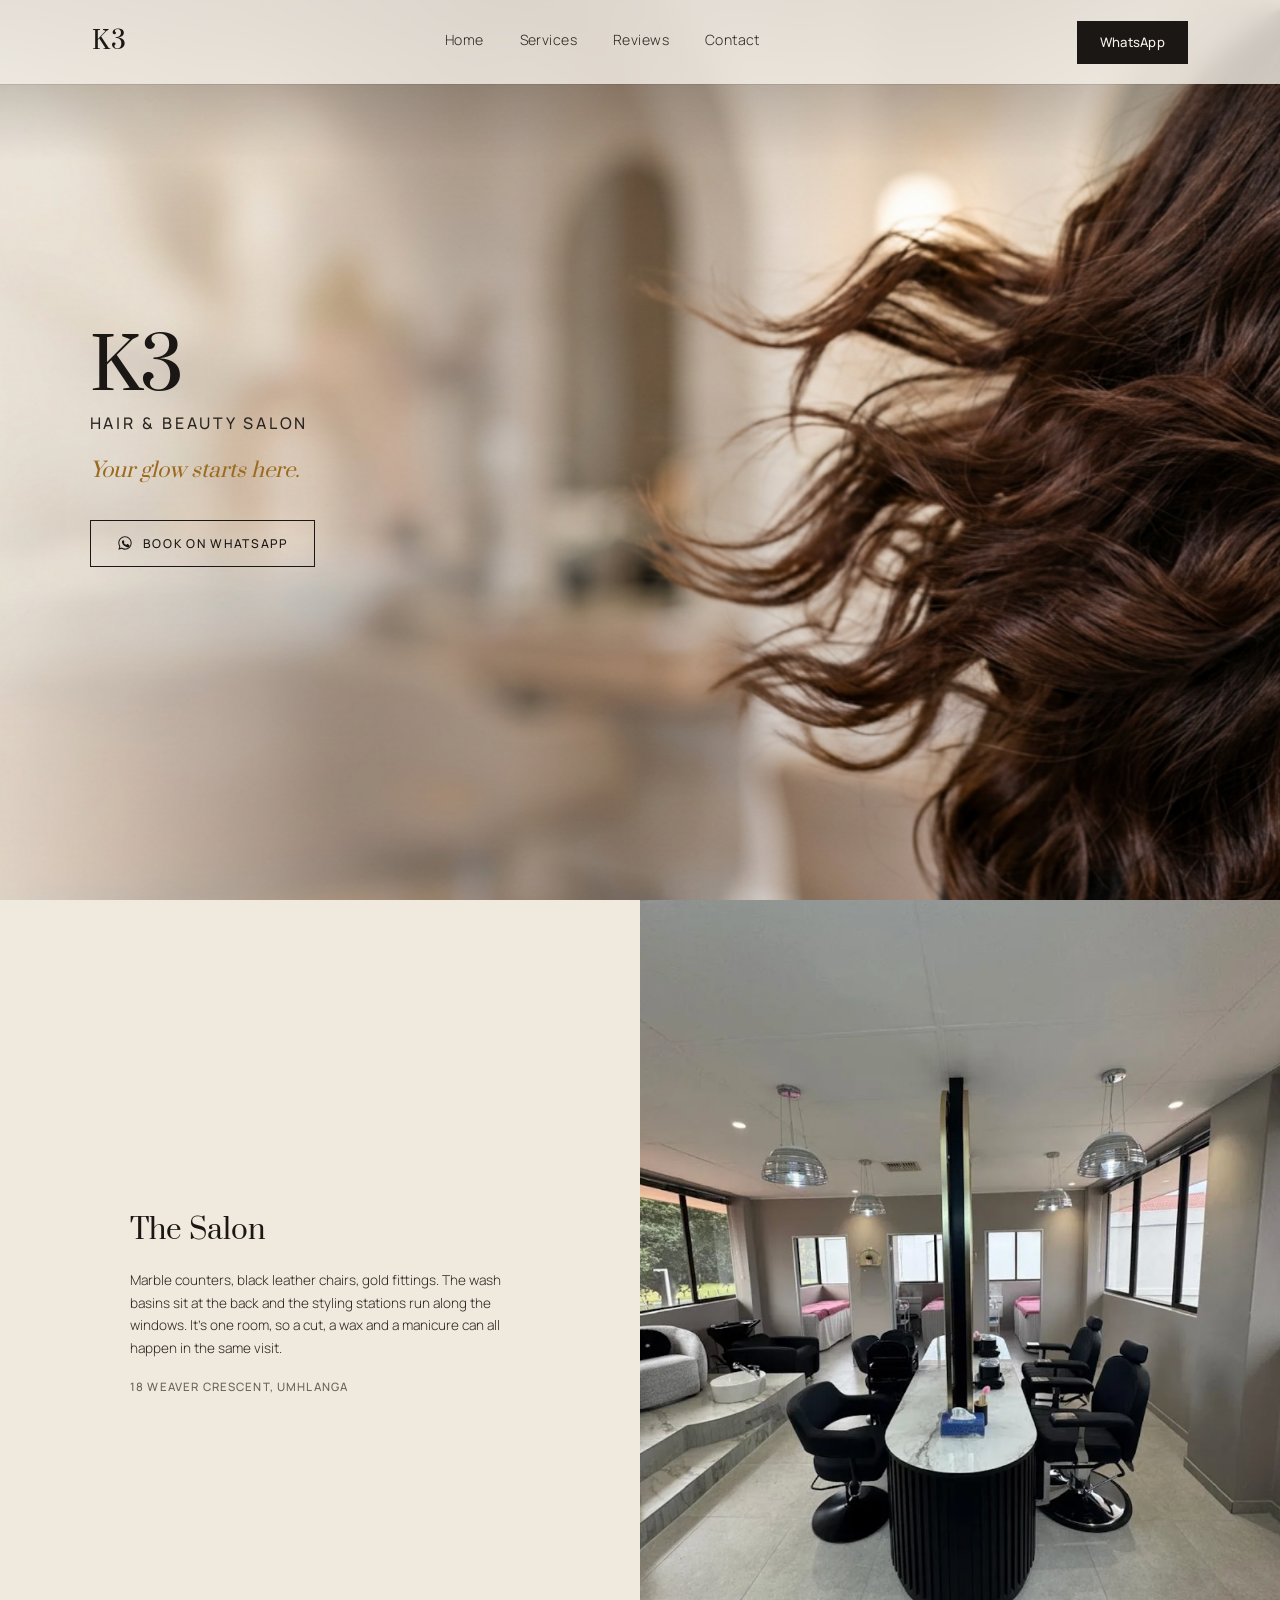
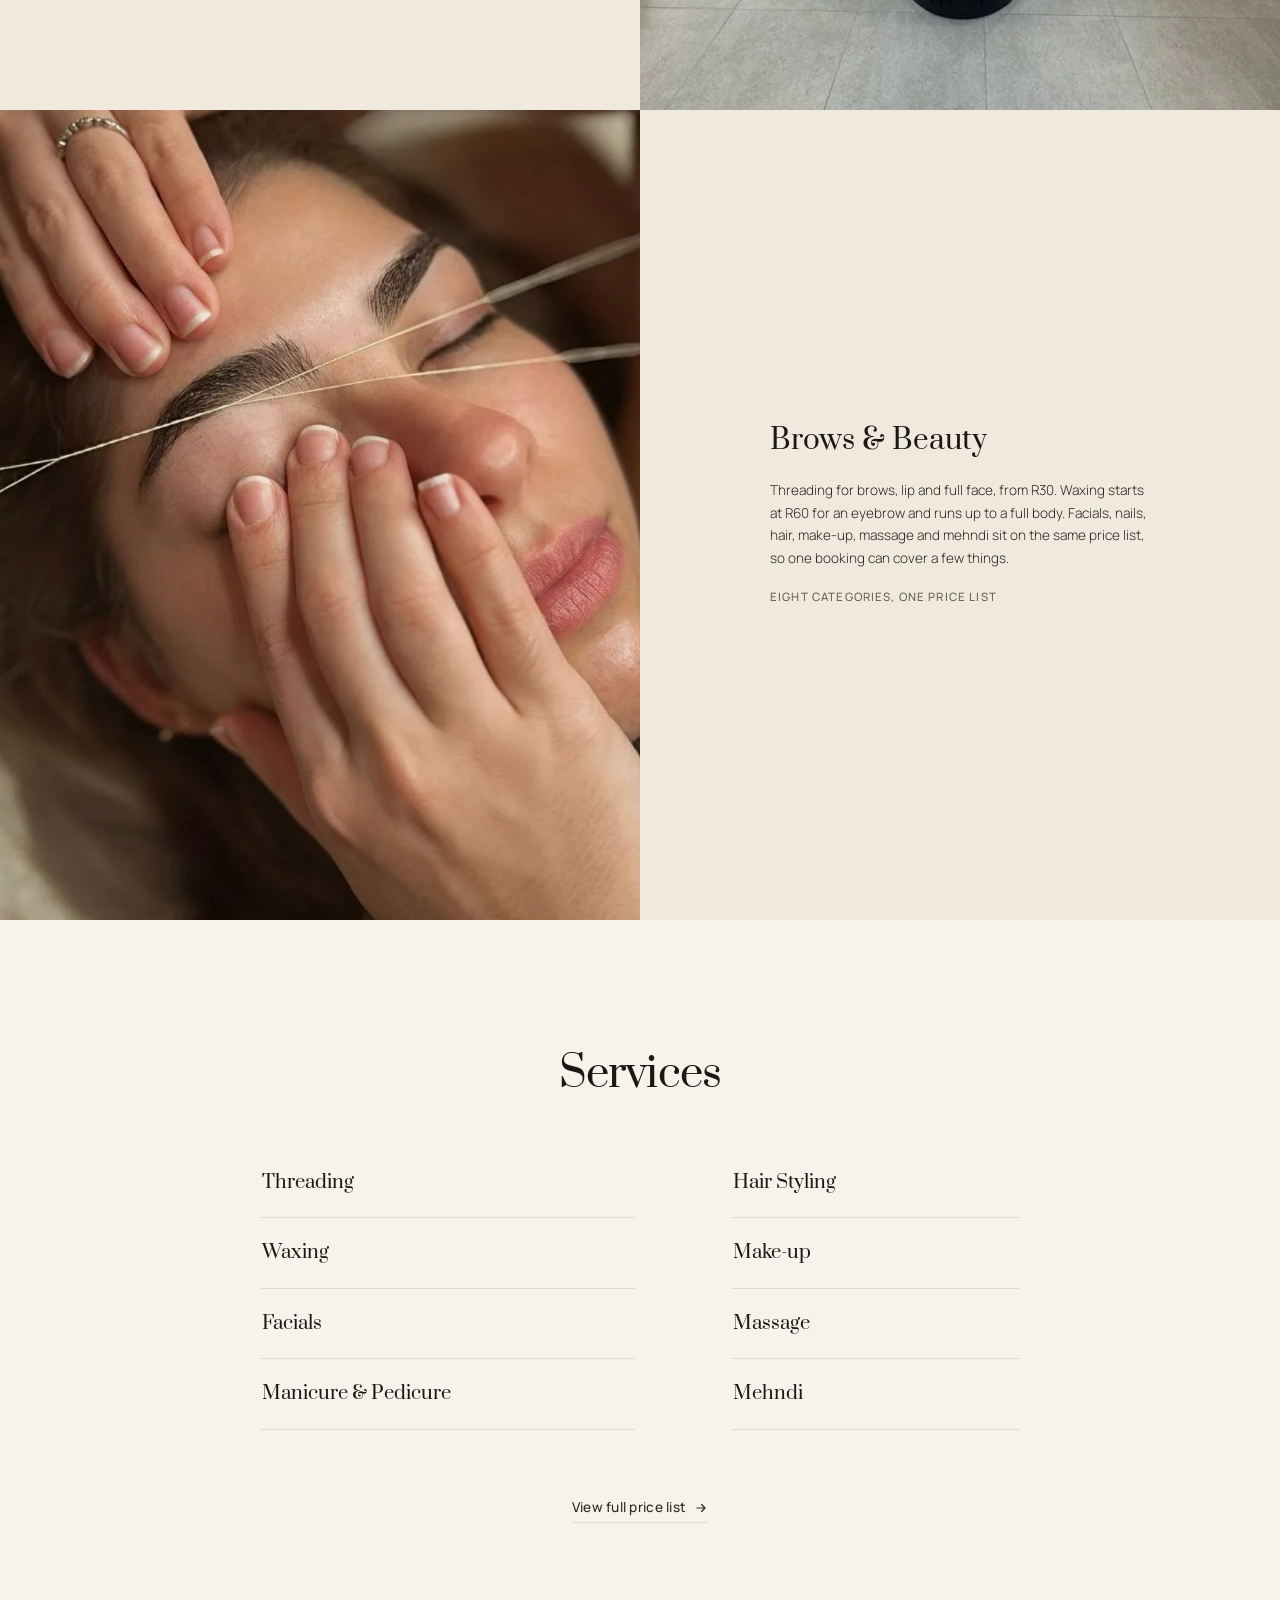
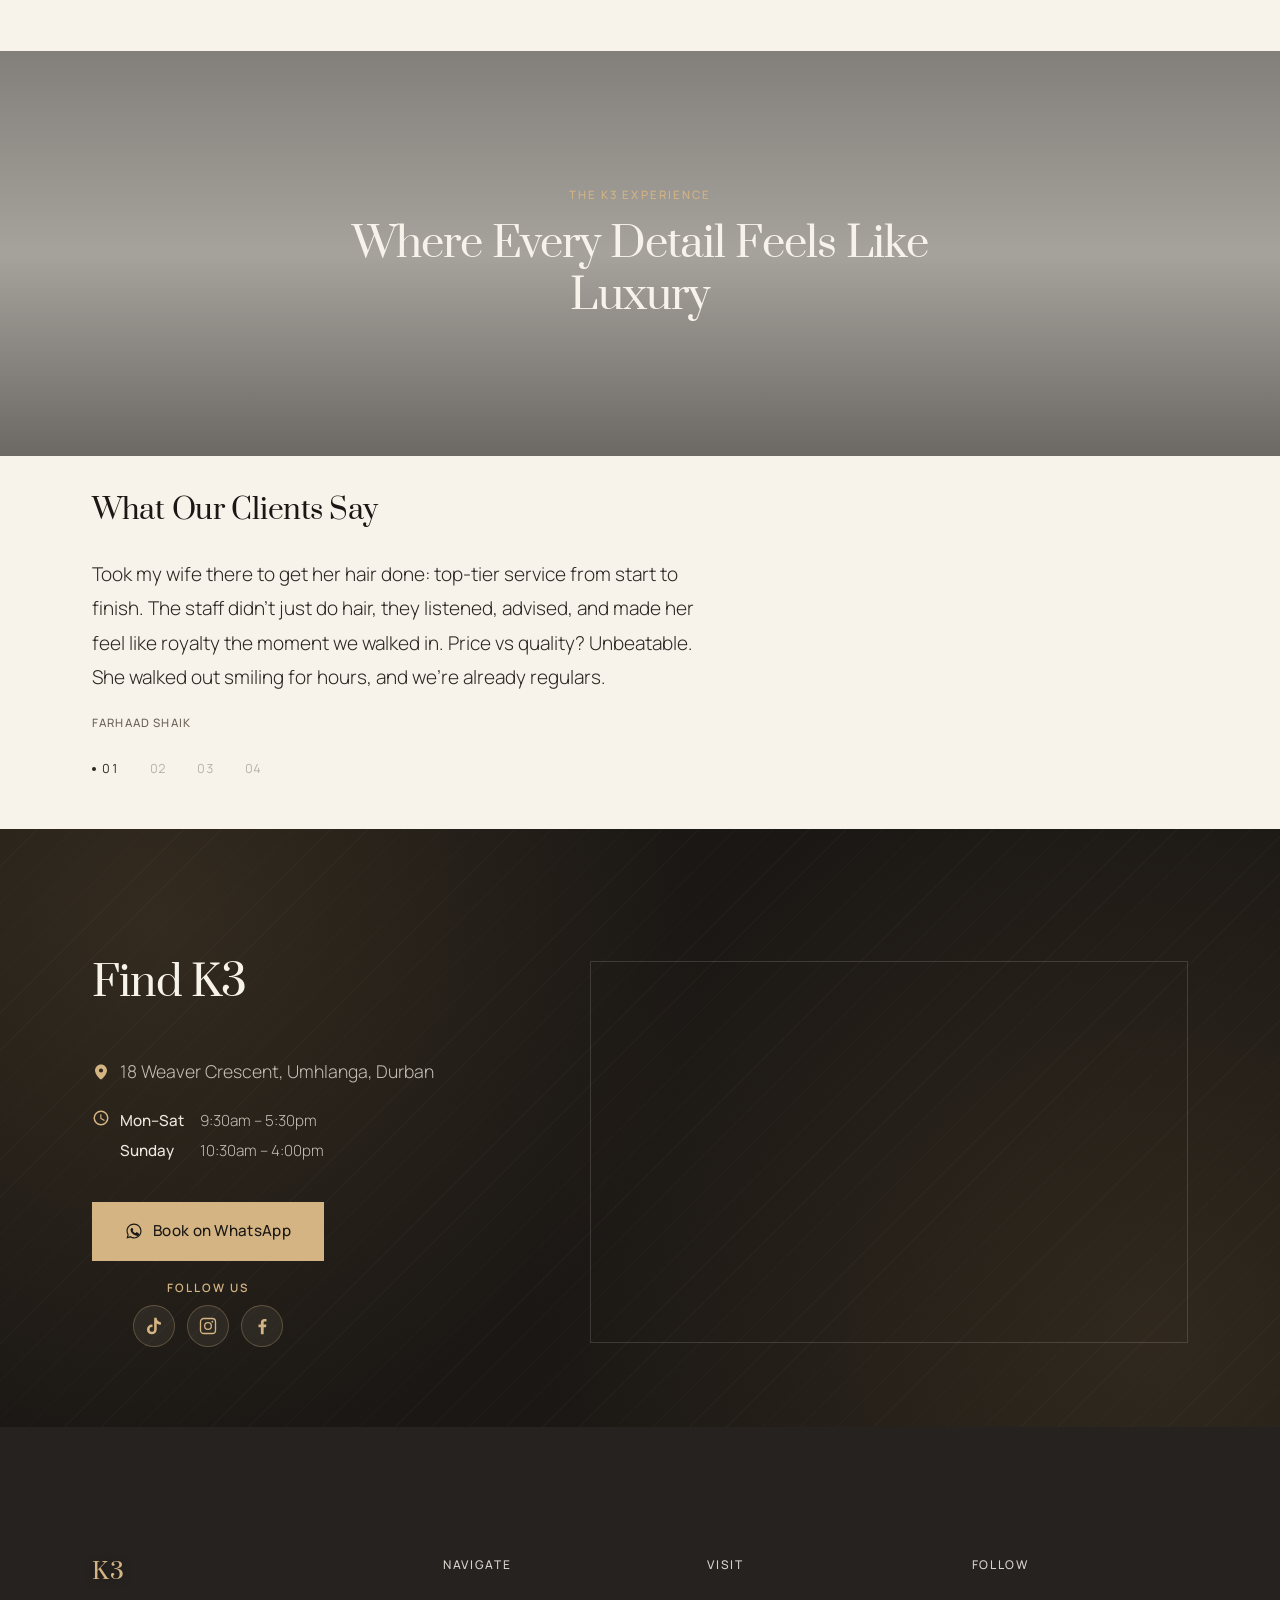
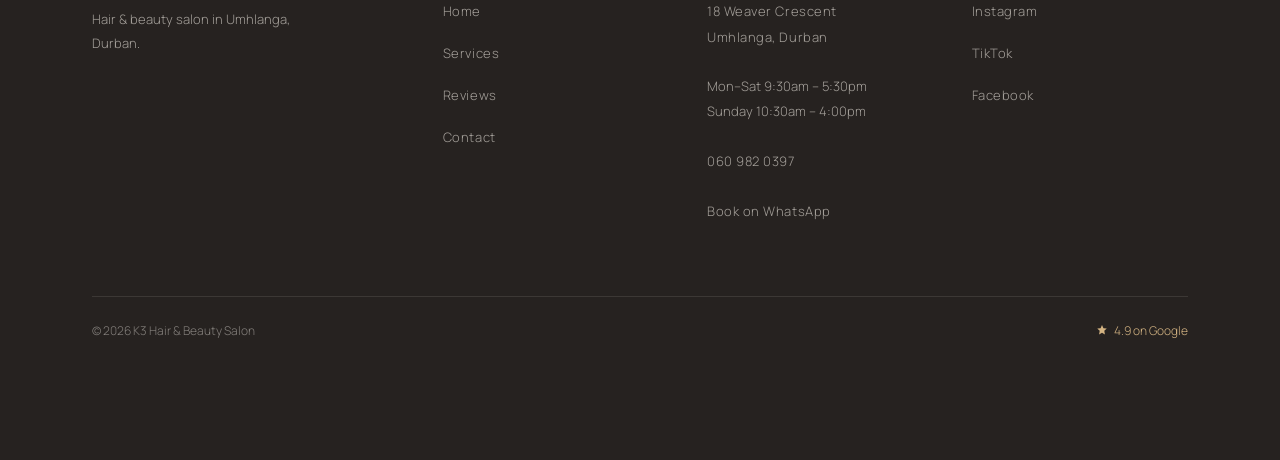
==== commit 59ae047e: "Add services price-list booking flow with cart, WhatsApp gate, and site nav updates Adds an interact" ====
--- a/index.html
+++ b/index.html
@@ -4,7 +4,7 @@
 <meta charset="UTF-8">
 <meta name="viewport" content="width=device-width, initial-scale=1.0">
 <title>K3 Hair &amp; Beauty Salon | Umhlanga, Durban</title>
-<meta name="description" content="K3 Hair &amp; Beauty Salon in Umhlanga, Durban — threading, waxing, facials, manicures &amp; pedicures. Book on WhatsApp today.">
+<meta name="description" content="K3 Hair &amp; Beauty Salon in Umhlanga, Durban. Threading, waxing, facials, nails, hair styling, make-up, massage and mehndi. Book on WhatsApp.">
 <link rel="preconnect" href="https://fonts.googleapis.com">
 <link rel="preconnect" href="https://fonts.gstatic.com" crossorigin>
 <link href="https://fonts.googleapis.com/css2?family=Prata&family=Manrope:wght@300;400;500&display=swap" rel="stylesheet">
@@ -14,14 +14,15 @@
 
 <header class="site-header" id="top">
   <div class="container header-inner">
-    <span class="logo">K3</span>
+    <a class="logo" href="index.html">K3</a>
     <nav class="nav" id="site-nav">
-      <a href="#services">Services</a>
+      <a href="#hero">Home</a>
+      <a href="services.html">Services</a>
       <a href="#reviews">Reviews</a>
       <a href="#contact">Contact</a>
     </nav>
     <div class="header-actions">
-      <a class="btn btn-small" href="https://wa.me/27720532326?text=Hi%20K3%2C%20I%27d%20like%20to%20book%20an%20appointment." target="_blank" rel="noopener">WhatsApp</a>
+      <a class="btn btn-small js-whatsapp-gate" href="https://wa.me/27609820397?text=Hi%20K3%2C%20I%27d%20like%20to%20book%20an%20appointment." target="_blank" rel="noopener">WhatsApp</a>
       <button class="nav-toggle" id="nav-toggle" aria-expanded="false" aria-controls="site-nav" aria-label="Toggle navigation menu">
         <span></span><span></span><span></span>
       </button>
@@ -32,7 +33,7 @@
 <main>
 
   <!-- HERO -->
-  <section class="hero">
+  <section class="hero" id="hero">
     <div class="hero-media" id="hero-media">
       <img src="images/hero-new.png" alt="" role="presentation" width="1584" height="672" loading="eager" fetchpriority="high">
       <div class="hero-scrim"></div>
@@ -43,9 +44,9 @@
           <span class="hero-mark-k3">K3</span>
           <span class="hero-mark-name">Hair &amp; Beauty Salon</span>
         </h1>
-        <p class="tagline reveal">Your glow starts here</p>
-
-        <a class="btn-hero reveal" href="https://wa.me/27720532326?text=Hi%20K3%2C%20I%27d%20like%20to%20book%20an%20appointment." target="_blank" rel="noopener">
+        <p class="tagline reveal">Your glow starts here.</p>
+
+        <a class="btn-hero reveal js-whatsapp-gate" href="https://wa.me/27609820397?text=Hi%20K3%2C%20I%27d%20like%20to%20book%20an%20appointment." target="_blank" rel="noopener">
           <svg viewBox="0 0 24 24" width="16" height="16" aria-hidden="true"><path fill="currentColor" d="M17.5 14.4c-.3-.1-1.6-.8-1.9-.9-.3-.1-.4-.1-.6.1-.2.3-.7.9-.8 1-.1.2-.3.2-.5.1-1.4-.7-2.3-1.2-3.3-2.7-.2-.4.2-.4.6-1.2.1-.2 0-.4 0-.5-.1-.1-.6-1.4-.8-1.9-.2-.5-.4-.4-.6-.4h-.5c-.2 0-.5.1-.7.3-.2.3-1 1-1 2.3 0 1.4 1 2.7 1.1 2.9.1.2 2 3.1 4.9 4.3.7.3 1.2.5 1.6.6.7.2 1.3.2 1.8.1.5-.1 1.6-.7 1.9-1.3.2-.6.2-1.1.2-1.3-.1-.1-.3-.2-.5-.3z"/><path fill="currentColor" d="M12 2C6.5 2 2 6.5 2 12c0 1.9.5 3.6 1.4 5.1L2 22l5.1-1.3c1.4.8 3.1 1.3 4.9 1.3 5.5 0 10-4.5 10-10S17.5 2 12 2zm0 18.2c-1.6 0-3.2-.4-4.5-1.2l-.3-.2-3 .8.8-2.9-.2-.3C4 15 3.5 13.5 3.5 12c0-4.7 3.8-8.5 8.5-8.5s8.5 3.8 8.5 8.5-3.8 8.5-8.5 8.5z"/></svg>
           Book on WhatsApp
         </a>
@@ -63,8 +64,8 @@
         </div>
         <div class="editorial-copy">
           <h3>The Salon</h3>
-          <p>Marble counters, black leather styling chairs and warm gold fixtures set the tone the moment you step in. It's a room built for a proper wash, cut and colour — unhurried, and as considered as the work that happens in it.</p>
-          <p class="editorial-descriptor">K3 Hair &amp; Beauty Salon, Umhlanga</p>
+          <p>Marble counters, black leather chairs, gold fittings. The wash basins sit at the back and the styling stations run along the windows. It's one room, so a cut, a wax and a manicure can all happen in the same visit.</p>
+          <p class="editorial-descriptor">18 Weaver Crescent, Umhlanga</p>
         </div>
       </div>
 
@@ -74,8 +75,8 @@
         </div>
         <div class="editorial-copy">
           <h3>Brows &amp; Beauty</h3>
-          <p>Fine-thread precision for brows, upper lip and full face, from R30. It's one of five treatments available in a single visit — threading, waxing, facials, and manicure or pedicure — all on one price list, all without changing rooms.</p>
-          <p class="editorial-descriptor">Threading, waxing, facials, manicure &amp; pedicure</p>
+          <p>Threading for brows, lip and full face, from R30. Waxing starts at R60 for an eyebrow and runs up to a full body. Facials, nails, hair, make-up, massage and mehndi sit on the same price list, so one booking can cover a few things.</p>
+          <p class="editorial-descriptor">Eight categories, one price list</p>
         </div>
       </div>
 
@@ -85,93 +86,24 @@
   <!-- SERVICES -->
   <section id="services" class="section">
     <div class="container">
-      <h2 class="section-title center reveal">Services &amp; Pricing</h2>
-
-      <div class="services-grid">
-
-        <div class="services-col">
-
-          <div class="service-card card-threading reveal">
-            <div class="service-icon">
-              <svg viewBox="0 0 24 24" width="24" height="24" aria-hidden="true"><path fill="none" stroke="currentColor" stroke-width="1.4" d="M3 8c3 3 6 3 9 0s6-3 9 0M3 16c3-3 6-3 9 0s6 3 9 0"/></svg>
-            </div>
-            <h3>Threading</h3>
-            <ul class="price-list">
-              <li><span>Eyebrow</span><span class="dots"></span><span>R50</span></li>
-              <li><span>Eyebrow Tint</span><span class="dots"></span><span>R50</span></li>
-              <li><span>Upper Lip</span><span class="dots"></span><span>R30</span></li>
-              <li><span>Upper Lip &amp; Chin</span><span class="dots"></span><span>R70</span></li>
-              <li><span>Full Face Threading</span><span class="dots"></span><span>R140</span></li>
-            </ul>
-          </div>
-
-          <div class="service-card card-facials reveal">
-            <div class="service-icon">
-              <svg viewBox="0 0 24 24" width="24" height="24" aria-hidden="true"><path fill="none" stroke="currentColor" stroke-width="1.4" d="M12 21s-7-4.5-7-10a4 4 0 0 1 7-2.6A4 4 0 0 1 19 11c0 5.5-7 10-7 10z"/></svg>
-            </div>
-            <h3>Facials</h3>
-            <ul class="price-list">
-              <li><span>Clean Up Facial</span><span class="dots"></span><span>R200</span></li>
-              <li><span>Deep Cleanse</span><span class="dots"></span><span>R280</span></li>
-              <li><span>Glow Facial</span><span class="dots"></span><span>R350</span></li>
-              <li><span>Hydrating Facial</span><span class="dots"></span><span>POA</span></li>
-            </ul>
-          </div>
-
-          <div class="service-card card-nails reveal">
-            <div class="service-icon">
-              <svg viewBox="0 0 24 24" width="24" height="24" aria-hidden="true"><path fill="none" stroke="currentColor" stroke-width="1.4" d="M12 2.5l1.8 4.9 5.2.4-4 3.4 1.3 5.1L12 13.6l-4.3 2.7 1.3-5.1-4-3.4 5.2-.4z"/></svg>
-            </div>
-            <h3>Manicure &amp; Pedicure</h3>
-            <ul class="price-list">
-              <li><span>Manicure</span><span class="dots"></span><span>R170</span></li>
-              <li><span>Spa Manicure with Paraffin</span><span class="dots"></span><span>R200</span></li>
-              <li><span>Pedicure</span><span class="dots"></span><span>R220</span></li>
-              <li><span>Spa Pedicure with Paraffin</span><span class="dots"></span><span>R270</span></li>
-            </ul>
-          </div>
-
-        </div>
-
-        <div class="services-col">
-
-          <div class="service-card card-waxing reveal">
-            <div class="service-icon">
-              <svg viewBox="0 0 24 24" width="24" height="24" aria-hidden="true"><path fill="none" stroke="currentColor" stroke-width="1.4" d="M12 3c3 4 6 8 6 11.5a6 6 0 1 1-12 0C6 11 9 7 12 3z"/></svg>
-            </div>
-            <h3>Waxing</h3>
-            <ul class="price-list">
-              <li><span>Eyebrow</span><span class="dots"></span><span>R60</span></li>
-              <li><span>Upper Lip</span><span class="dots"></span><span>R30</span></li>
-              <li><span>Upper Lip &amp; Chin</span><span class="dots"></span><span>R80</span></li>
-              <li><span>Full Face Waxing</span><span class="dots"></span><span>R150</span></li>
-              <li><span>Full Face Waxing with Neck</span><span class="dots"></span><span>R170</span></li>
-              <li><span>Half Leg</span><span class="dots"></span><span>R120</span></li>
-              <li><span>Full Leg</span><span class="dots"></span><span>R200</span></li>
-              <li><span>Full Arm</span><span class="dots"></span><span>R150</span></li>
-              <li><span>Half Arm</span><span class="dots"></span><span>R100</span></li>
-              <li><span>Underarm</span><span class="dots"></span><span>R80</span></li>
-              <li><span>Bikini</span><span class="dots"></span><span>R300</span></li>
-              <li><span>Full Body</span><span class="dots"></span><span>R780</span></li>
-              <li><span>Full Back Wax</span><span class="dots"></span><span>R200</span></li>
-              <li><span>Stomach Wax</span><span class="dots"></span><span>R150</span></li>
-            </ul>
-          </div>
-
-          <div class="promo-card reveal">
-            <div class="service-icon promo-icon">
-              <svg viewBox="0 0 24 24" width="24" height="24" aria-hidden="true"><path fill="none" stroke="currentColor" stroke-width="1.4" d="M12 2l2.9 6.26L21.5 9l-4.9 4.36L17.8 21 12 17.27 6.2 21l1.2-7.64L2.5 9l6.6-.74L12 2z"/></svg>
-            </div>
-            <h3>Combo &amp; Save</h3>
-            <p>Book 3 or more services in one visit and enjoy a special combo rate — the more you treat yourself, the more you save.</p>
-            <a class="promo-link" href="https://wa.me/27720532326?text=Hi%20K3%2C%20I%27d%20like%20to%20book%20an%20appointment." target="_blank" rel="noopener">
-              Chat with us on WhatsApp
-              <svg viewBox="0 0 24 24" width="14" height="14" aria-hidden="true"><path fill="none" stroke="currentColor" stroke-width="2" stroke-linecap="round" stroke-linejoin="round" d="M5 12h13M13 6l6 6-6 6"/></svg>
-            </a>
-          </div>
-
-        </div>
-
+      <h2 class="section-title center reveal">Services</h2>
+
+      <ul class="service-index reveal">
+        <li><a href="services.html#threading">Threading</a></li>
+        <li><a href="services.html#waxing">Waxing</a></li>
+        <li><a href="services.html#facials">Facials</a></li>
+        <li><a href="services.html#nails">Manicure &amp; Pedicure</a></li>
+        <li><a href="services.html#hair">Hair Styling</a></li>
+        <li><a href="services.html#makeup">Make-up</a></li>
+        <li><a href="services.html#massage">Massage</a></li>
+        <li><a href="services.html#mehndi">Mehndi</a></li>
+      </ul>
+
+      <div class="service-index-cta reveal">
+        <a class="text-link" href="services.html">
+          View full price list
+          <svg viewBox="0 0 24 24" width="14" height="14" aria-hidden="true"><path fill="none" stroke="currentColor" stroke-width="2" stroke-linecap="round" stroke-linejoin="round" d="M5 12h13M13 6l6 6-6 6"/></svg>
+        </a>
       </div>
     </div>
   </section>
@@ -197,7 +129,7 @@
         <div class="testimonial-track">
 
           <blockquote class="testimonial-slide is-active">
-            <p>Took my wife there to get her hair done — top-tier service from start to finish. The staff didn&rsquo;t just do hair, they listened, advised, and made her feel like royalty the moment we walked in. Price vs quality? Unbeatable. She walked out smiling for hours, and we&rsquo;re already regulars.</p>
+            <p>Took my wife there to get her hair done: top-tier service from start to finish. The staff didn&rsquo;t just do hair, they listened, advised, and made her feel like royalty the moment we walked in. Price vs quality? Unbeatable. She walked out smiling for hours, and we&rsquo;re already regulars.</p>
             <cite>Farhaad Shaik</cite>
           </blockquote>
 
@@ -243,12 +175,12 @@
           <svg viewBox="0 0 24 24" width="18" height="18" aria-hidden="true"><path fill="currentColor" d="M12 2a10 10 0 1 0 0 20 10 10 0 0 0 0-20zm0 18a8 8 0 1 1 0-16 8 8 0 0 1 0 16zm.5-13H11v6l5.2 3.1.8-1.3-4.5-2.7V7z"/></svg>
           <dl>
             <div><dt>Mon&ndash;Sat</dt><dd>9:30am &ndash; 5:30pm</dd></div>
-            <div><dt>Sunday</dt><dd>10:30am &ndash; 4:30pm</dd></div>
+            <div><dt>Sunday</dt><dd>10:30am &ndash; 4:00pm</dd></div>
           </dl>
         </div>
 
         <div class="contact-cta">
-          <a class="btn btn-primary" href="https://wa.me/27720532326?text=Hi%20K3%2C%20I%27d%20like%20to%20book%20an%20appointment." target="_blank" rel="noopener">
+          <a class="btn btn-primary js-whatsapp-gate" href="https://wa.me/27609820397?text=Hi%20K3%2C%20I%27d%20like%20to%20book%20an%20appointment." target="_blank" rel="noopener">
             <svg viewBox="0 0 24 24" width="18" height="18" aria-hidden="true"><path fill="currentColor" d="M17.5 14.4c-.3-.1-1.6-.8-1.9-.9-.3-.1-.4-.1-.6.1-.2.3-.7.9-.8 1-.1.2-.3.2-.5.1-1.4-.7-2.3-1.2-3.3-2.7-.2-.4.2-.4.6-1.2.1-.2 0-.4 0-.5-.1-.1-.6-1.4-.8-1.9-.2-.5-.4-.4-.6-.4h-.5c-.2 0-.5.1-.7.3-.2.3-1 1-1 2.3 0 1.4 1 2.7 1.1 2.9.1.2 2 3.1 4.9 4.3.7.3 1.2.5 1.6.6.7.2 1.3.2 1.8.1.5-.1 1.6-.7 1.9-1.3.2-.6.2-1.1.2-1.3-.1-.1-.3-.2-.5-.3z"/><path fill="currentColor" d="M12 2C6.5 2 2 6.5 2 12c0 1.9.5 3.6 1.4 5.1L2 22l5.1-1.3c1.4.8 3.1 1.3 4.9 1.3 5.5 0 10-4.5 10-10S17.5 2 12 2zm0 18.2c-1.6 0-3.2-.4-4.5-1.2l-.3-.2-3 .8.8-2.9-.2-.3C4 15 3.5 13.5 3.5 12c0-4.7 3.8-8.5 8.5-8.5s8.5 3.8 8.5 8.5-3.8 8.5-8.5 8.5z"/></svg>
             Book on WhatsApp
           </a>
@@ -283,11 +215,35 @@
 
 </main>
 
-<a class="mobile-cta" href="https://wa.me/27720532326?text=Hi%20K3%2C%20I%27d%20like%20to%20book%20an%20appointment." target="_blank" rel="noopener" aria-label="Book on WhatsApp">
+<a class="mobile-cta js-whatsapp-gate" href="https://wa.me/27609820397?text=Hi%20K3%2C%20I%27d%20like%20to%20book%20an%20appointment." target="_blank" rel="noopener" aria-label="Book on WhatsApp">
   <svg viewBox="0 0 24 24" width="20" height="20" aria-hidden="true"><path fill="currentColor" d="M17.5 14.4c-.3-.1-1.6-.8-1.9-.9-.3-.1-.4-.1-.6.1-.2.3-.7.9-.8 1-.1.2-.3.2-.5.1-1.4-.7-2.3-1.2-3.3-2.7-.2-.4.2-.4.6-1.2.1-.2 0-.4 0-.5-.1-.1-.6-1.4-.8-1.9-.2-.5-.4-.4-.6-.4h-.5c-.2 0-.5.1-.7.3-.2.3-1 1-1 2.3 0 1.4 1 2.7 1.1 2.9.1.2 2 3.1 4.9 4.3.7.3 1.2.5 1.6.6.7.2 1.3.2 1.8.1.5-.1 1.6-.7 1.9-1.3.2-.6.2-1.1.2-1.3-.1-.1-.3-.2-.5-.3z"/><path fill="currentColor" d="M12 2C6.5 2 2 6.5 2 12c0 1.9.5 3.6 1.4 5.1L2 22l5.1-1.3c1.4.8 3.1 1.3 4.9 1.3 5.5 0 10-4.5 10-10S17.5 2 12 2zm0 18.2c-1.6 0-3.2-.4-4.5-1.2l-.3-.2-3 .8.8-2.9-.2-.3C4 15 3.5 13.5 3.5 12c0-4.7 3.8-8.5 8.5-8.5s8.5 3.8 8.5 8.5-3.8 8.5-8.5 8.5z"/></svg>
   <span>Book on WhatsApp</span>
 </a>
 
+<a id="cart-badge" class="cart-badge" href="services.html" hidden>
+  <span class="cart-badge-meta"><span id="cart-badge-count"></span> selected &middot; <span id="cart-badge-total" class="cart-badge-total"></span></span>
+  <span class="cart-badge-cta">View cart</span>
+</a>
+
+<!-- WHATSAPP GATE: offered when a generic WhatsApp button is pressed with an empty cart -->
+<div id="whatsapp-gate-modal" class="modal whatsapp-gate" hidden>
+  <div class="modal-backdrop" data-gate-close></div>
+  <div class="modal-panel whatsapp-gate-panel" role="dialog" aria-modal="true" aria-labelledby="whatsapp-gate-title">
+    <button type="button" class="modal-close" data-gate-close aria-label="Close">
+      <svg viewBox="0 0 24 24" width="18" height="18" aria-hidden="true"><path fill="none" stroke="currentColor" stroke-width="2" stroke-linecap="round" d="M6 6l12 12M18 6L6 18"/></svg>
+    </button>
+    <h2 id="whatsapp-gate-title">Before you go</h2>
+    <p class="whatsapp-gate-copy">Choosing your services first means we know exactly what you're booking and what it costs, or you're welcome to just message us directly.</p>
+    <div class="whatsapp-gate-actions">
+      <button type="button" class="btn btn-primary whatsapp-gate-choose" id="whatsapp-gate-choose">
+        Choose services &amp; book
+        <span class="whatsapp-gate-tag">Recommended</span>
+      </button>
+      <button type="button" class="whatsapp-gate-skip" id="whatsapp-gate-skip">Go straight to WhatsApp</button>
+    </div>
+  </div>
+</div>
+
 <footer class="site-footer">
   <div class="container footer-grid">
 
@@ -299,7 +255,8 @@
     <div class="footer-col">
       <h3>Navigate</h3>
       <ul>
-        <li><a href="#services">Services</a></li>
+        <li><a href="#hero">Home</a></li>
+        <li><a href="services.html">Services</a></li>
         <li><a href="#reviews">Reviews</a></li>
         <li><a href="#contact">Contact</a></li>
       </ul>
@@ -308,9 +265,9 @@
     <div class="footer-col">
       <h3>Visit</h3>
       <p><a href="https://www.google.com/maps/search/?api=1&query=18+Weaver+Crescent,+Umhlanga,+Durban" target="_blank" rel="noopener">18 Weaver Crescent<br>Umhlanga, Durban</a></p>
-      <p>Mon&ndash;Sat 9:30am &ndash; 5:30pm<br>Sunday 10:30am &ndash; 4:30pm</p>
-      <p><a href="tel:+27720532326">072 053 2326</a></p>
-      <p><a href="https://wa.me/27720532326?text=Hi%20K3%2C%20I%27d%20like%20to%20book%20an%20appointment." target="_blank" rel="noopener">Book on WhatsApp</a></p>
+      <p>Mon&ndash;Sat 9:30am &ndash; 5:30pm<br>Sunday 10:30am &ndash; 4:00pm</p>
+      <p><a href="tel:+27609820397">060 982 0397</a></p>
+      <p><a class="js-whatsapp-gate" href="https://wa.me/27609820397?text=Hi%20K3%2C%20I%27d%20like%20to%20book%20an%20appointment." target="_blank" rel="noopener">Book on WhatsApp</a></p>
     </div>
 
     <div class="footer-col">
--- a/style.css
+++ b/style.css
@@ -50,7 +50,16 @@
   -webkit-font-smoothing: antialiased;
 }
 
-body.nav-open { overflow: hidden; }
+/* Scroll lock while the mobile menu is open. Position-fixed rather than plain
+   overflow:hidden, which mobile Safari ignores; script.js stores the scroll
+   offset in `top` and restores it on close. */
+body.nav-open {
+  position: fixed;
+  left: 0;
+  right: 0;
+  width: 100%;
+  overflow: hidden;
+}
 
 img { max-width: 100%; display: block; }
 
@@ -141,20 +150,36 @@
   left: 0;
   right: 0;
   z-index: 100;
+  border-bottom: 1px solid transparent;
+  transition: border-color 0.35s ease;
+}
+
+/* The blur lives on a pseudo-element, NOT on .site-header itself. A
+   backdrop-filter makes an element the containing block for its
+   position: fixed descendants — with it on the header, the mobile nav overlay
+   collapsed to the header's own 64px box the moment the header went
+   translucent, i.e. everywhere except the very top of the page. */
+.site-header::before {
+  content: '';
+  position: absolute;
+  inset: 0;
+  z-index: -1;
   background-color: transparent;
-  border-bottom: 1px solid transparent;
-  transition: background-color 0.35s ease, backdrop-filter 0.35s ease, border-color 0.35s ease;
-}
-
-.site-header.is-scrolled {
+  transition: background-color 0.35s ease, backdrop-filter 0.35s ease;
+}
+
+.site-header.is-scrolled::before {
   background-color: rgba(247, 242, 234, 0.8);
   -webkit-backdrop-filter: blur(12px);
   backdrop-filter: blur(12px);
+}
+
+.site-header.is-scrolled {
   border-bottom-color: rgba(26, 23, 20, 0.08);
 }
 
 @supports not ((backdrop-filter: blur(1px)) or (-webkit-backdrop-filter: blur(1px))) {
-  .site-header.is-scrolled { background-color: rgba(247, 242, 234, 0.94); }
+  .site-header.is-scrolled::before { background-color: rgba(247, 242, 234, 0.94); }
 }
 
 .header-inner {
@@ -176,6 +201,13 @@
 }
 
 .site-header.is-scrolled .logo { color: var(--black); text-shadow: none; }
+
+/* the mark is a link back to the home page on both pages */
+a.logo:hover,
+a.logo:focus-visible { color: var(--gold-light); }
+
+.site-header.is-scrolled a.logo:hover,
+.site-header.is-scrolled a.logo:focus-visible { color: var(--gold-deep); }
 
 .nav {
   display: flex;
@@ -209,6 +241,15 @@
 
 .nav a:hover::after,
 .nav a:focus-visible::after { transform: scaleX(1); }
+
+/* current page: standing underline and accent colour, on both the inline nav
+   and the mobile overlay */
+.site-header .nav a[aria-current="page"] { color: var(--gold-deep); }
+
+.site-header .nav a[aria-current="page"]::after {
+  background: var(--gold-deep);
+  transform: scaleX(1);
+}
 
 .header-actions {
   display: flex;
@@ -251,22 +292,30 @@
   .nav a { font-size: 0.82rem; }
 }
 
-@media (max-width: 560px) {
-  .header-inner { height: 64px; }
+/* Mobile header: matches the site's main 780px mobile breakpoint, so there is
+   no band where the inline desktop links crowd the WhatsApp button. */
+@media (max-width: 780px) {
+  .header-inner { height: 64px; gap: 12px; }
 
   .nav-toggle { display: flex; }
 
+  /* Inline links never render at mobile — the nav becomes a full-screen
+     overlay, parked off-screen until opened. */
   .nav {
     position: fixed;
     inset: 0;
+    width: 100%;
+    height: 100%;
     z-index: 105;
     flex-direction: column;
     align-items: center;
     justify-content: center;
     gap: var(--sp-4);
-    background: var(--cream);
+    /* fully opaque — page content must never show through */
+    background-color: var(--cream);
     transform: translateY(-100%);
     transition: transform 0.4s cubic-bezier(0.16, 1, 0.3, 1);
+    overscroll-behavior: contain;
   }
 
   .nav.is-open { transform: translateY(0); }
@@ -278,6 +327,19 @@
   }
 
   .nav a::after { display: none; }
+
+  /* smaller WhatsApp pill so mark + button + hamburger all breathe */
+  .header-actions { gap: 12px; }
+
+  .header-actions .btn-small {
+    padding: 8px 14px;
+    font-size: 0.72rem;
+    letter-spacing: 0.01em;
+  }
+}
+
+@media (prefers-reduced-motion: reduce) {
+  .nav { transition: none; }
 }
 
 /* ---------- Hero ---------- */
@@ -319,8 +381,8 @@
 }
 
 @keyframes heroScaleIn {
-  from { transform: scale(1.08); }
-  to { transform: scale(1); }
+  from { transform: scale(1.16); }
+  to { transform: scale(1.08); }
 }
 
 .hero-scrim {
@@ -426,8 +488,10 @@
    so a jump-to never leaves the section heading hidden underneath it */
 #the-space, #services, #reviews, #testimonials, #contact { scroll-margin-top: 112px; }
 
-@media (max-width: 560px) {
-  #the-space, #services, #reviews, #testimonials, #contact { scroll-margin-top: 92px; }
+/* mobile header is 64px — clear it plus a comfortable buffer so a heading is
+   never sliced by the bar it lands under */
+@media (max-width: 780px) {
+  #the-space, #services, #reviews, #testimonials, #contact { scroll-margin-top: 96px; }
 }
 
 /* Sections that follow a full-bleed image/video: sit flush, no dead cream band */
@@ -453,72 +517,167 @@
   #testimonials { padding-bottom: var(--sp-6); }
 }
 
-/* ---------- Services ---------- */
-
-.services-grid {
+/* ---------- Services index (home) ---------- */
+
+/* The eight category names as a plain typographic list. Prices live on
+   services.html, so the home page names the categories and nothing else. */
+.service-index {
+  list-style: none;
+  margin: 0 auto;
+  padding: 0;
+  max-width: 760px;
+  display: grid;
+  grid-auto-flow: column;
+  grid-template-rows: repeat(4, auto);
+  gap: 0 var(--sp-12);
+}
+
+.service-index li {
+  border-bottom: 1px solid var(--border);
+}
+
+.service-index li a {
+  display: block;
+  font-family: var(--font-serif);
+  font-weight: 400;
+  font-size: 1.15rem;
+  color: var(--black);
+  text-decoration: none;
+  padding: 20px 2px;
+  transition: color 200ms ease, opacity 200ms ease;
+}
+
+.service-index li a:hover,
+.service-index li a:focus-visible {
+  color: var(--gold);
+  opacity: 0.85;
+}
+
+.service-index li a:focus-visible {
+  outline: 2px solid var(--gold);
+  outline-offset: 2px;
+}
+
+.service-index-cta {
+  margin-top: var(--sp-8);
+  text-align: center;
+}
+
+/* Text link for light backgrounds. Uses ink rather than the gold accent, which
+   only carries enough contrast against the dark sections. */
+.text-link {
+  display: inline-flex;
+  align-items: center;
+  gap: 8px;
+  font-family: var(--font-sans);
+  font-size: 0.85rem;
+  font-weight: 500;
+  letter-spacing: 0.02em;
+  color: var(--ink);
+  padding-bottom: 4px;
+  border-bottom: 1px solid var(--border);
+  transition: gap 0.2s ease, color 0.2s ease, border-color 0.2s ease;
+}
+
+.text-link:hover,
+.text-link:focus-visible {
+  gap: 12px;
+  color: var(--gold-deep);
+  border-color: var(--gold-deep);
+}
+
+@media (max-width: 700px) {
+  .service-index { grid-auto-flow: row; grid-template-rows: none; }
+}
+
+/* ---------- Price list page ---------- */
+
+.page-head { padding-bottom: var(--sp-8); }
+
+.page-head-grid {
+  display: grid;
+  grid-template-columns: 1.4fr 1fr;
+  align-items: stretch;
+  gap: var(--sp-12);
+}
+
+@media (max-width: 900px) {
+  .page-head-grid { grid-template-columns: 1fr; gap: var(--sp-6); }
+}
+
+.page-title {
+  font-family: var(--font-serif);
+  font-weight: 400;
+  font-size: clamp(2rem, 3.5vw, 2.6rem);
+  line-height: 1.2;
+  letter-spacing: -0.02em;
+  color: var(--black);
+  margin: 0 0 var(--sp-3);
+}
+
+.page-intro {
+  max-width: 62ch;
+  margin: 0 0 var(--sp-2);
+  font-size: 1rem;
+  line-height: 1.7;
+  color: var(--ink);
+}
+
+.page-intro:last-of-type { margin-bottom: 0; }
+
+.page-terms {
+  max-width: 62ch;
+  margin: var(--sp-2) 0 0;
+  font-size: 0.82rem;
+  line-height: 1.6;
+  color: var(--ink-muted);
+}
+
+.price-section { padding-top: 0; }
+
+.price-layout {
+  display: grid;
+  grid-template-columns: 190px 1fr;
+  gap: var(--sp-12);
+  align-items: start;
+}
+
+/* sticky on desktop, offset below the fixed header */
+.cat-index { position: sticky; top: 116px; }
+
+.cat-index ul { list-style: none; margin: 0; padding: 0; }
+
+.cat-index li { margin-bottom: 12px; }
+
+.cat-index a {
+  display: inline-block;
+  font-size: 0.78rem;
+  letter-spacing: 0.1em;
+  text-transform: uppercase;
+  font-weight: 500;
+  color: var(--ink);
+  padding-bottom: 2px;
+  border-bottom: 1px solid transparent;
+  transition: color 0.2s ease, border-color 0.2s ease;
+}
+
+.cat-index a:hover,
+.cat-index a:focus-visible { color: var(--black); border-bottom-color: var(--gold); }
+
+.price-group {
+  scroll-margin-top: 112px;
+  margin-bottom: var(--sp-12);
+}
+
+.price-group h2 {
   position: relative;
-  display: flex;
-  align-items: flex-start;
-  gap: 32px;
-}
-
-.services-col {
-  display: flex;
-  flex-direction: column;
-  gap: 32px;
-  flex: 1 1 0;
-  min-width: 0;
-}
-
-.service-card {
-  position: relative;
-  margin: 0;
-  background: #fff;
-  border: 1px solid var(--border);
-  border-radius: 0;
-  padding: 40px 34px;
-}
-
-div.service-card {
-  transition: transform 0.25s ease, box-shadow 0.25s ease;
-}
-
-.service-card:hover {
-  transform: translateY(-4px);
-  box-shadow: 0 20px 40px -20px rgba(26, 23, 20, 0.35);
-}
-
-@media (prefers-reduced-motion: reduce) {
-  .service-card { transition: box-shadow 0.25s ease; }
-  .service-card:hover { transform: none; }
-}
-
-.card-threading { background: linear-gradient(160deg, #fff 55%, rgba(184, 147, 90, 0.08) 100%); }
-.card-waxing    { background: linear-gradient(160deg, #fff 55%, rgba(184, 147, 90, 0.13) 100%); }
-.card-facials   { background: linear-gradient(160deg, #fff 55%, rgba(184, 147, 90, 0.08) 100%); }
-.card-nails     { background: linear-gradient(160deg, #fff 55%, rgba(184, 147, 90, 0.13) 100%); }
-
-.service-icon {
-  display: inline-flex;
-  align-items: center;
-  justify-content: center;
-  width: 46px;
-  height: 46px;
-  margin-bottom: 20px;
-  border-radius: 0;
-  background: var(--black);
-  color: var(--gold-light);
-}
-
-.service-card h3 {
   font-size: 1.55rem;
   margin-bottom: 26px;
   padding-bottom: 18px;
   border-bottom: 1px solid var(--border);
-  position: relative;
-}
-
-.service-card h3::after {
+}
+
+.price-group h2::after {
   content: '';
   position: absolute;
   left: 0; bottom: -1px;
@@ -527,103 +686,110 @@
   background: var(--gold);
 }
 
-.price-list {
-  list-style: none;
-  margin: 0;
-  padding: 0;
-}
-
-.price-list li {
+.price-list-full { list-style: none; margin: 0; padding: 0; }
+
+/* long categories run two columns on desktop */
+.price-list-full.is-two-col {
+  columns: 2;
+  column-gap: var(--sp-12);
+}
+
+.price-row {
   display: flex;
   align-items: baseline;
-  gap: 8px;
-  padding: 9px 0;
+  gap: 10px;
+  padding: 14px 0;
   font-size: 0.94rem;
+  line-height: 1.3;
   color: var(--ink);
-}
-
-.price-list li span:first-child { flex-shrink: 0; }
-
-.price-list li span:last-child {
-  flex-shrink: 0;
+  break-inside: avoid;
+}
+
+.price-name { flex: 1 1 auto; line-height: 1.3; }
+
+.price-dur {
+  flex: 0 0 auto;
+  font-size: 0.68rem;
+  line-height: 1.3;
+  letter-spacing: 0.1em;
+  text-transform: uppercase;
+  color: var(--ink-muted);
+}
+
+/* Massage is the one category with a duration column. Without a fixed name
+   width, the duration's start position drifts with each row's name length
+   ("Extra" vs "Back, Head, Neck & Shoulder"), so nothing lines up. A fixed
+   column (sized to the longest name, "Back, Head, Neck & Shoulder") pins the
+   duration — and everything after it — to one shared edge on every row. */
+#massage .price-name { flex: 0 0 210px; }
+
+@media (max-width: 600px) {
+  #massage .price-name { flex: 0 0 140px; }
+}
+
+.price-leader {
+  flex: 1 1 auto;
+  min-width: 16px;
+  align-self: flex-end;
+  margin-bottom: 0.42em;
+  border-bottom: 1px dotted var(--border);
+}
+
+.price-amt {
+  flex: 0 0 auto;
   font-family: var(--font-serif);
   font-weight: 500;
+  font-size: 1.05rem;
+  line-height: 1.3;
   color: var(--black);
-  font-size: 1.05rem;
-}
-
-.dots {
-  flex: 1;
-  border-bottom: 1px dotted var(--border);
-  margin-bottom: 5px;
-}
-
-/* ---------- Promo card ---------- */
-
-.promo-card {
-  position: relative;
-  text-align: center;
-  background: var(--black);
-  border: 1px solid rgba(212, 180, 131, 0.35);
-  border-radius: 0;
-  padding: 40px 34px;
-  color: var(--cream);
-}
-
-div.promo-card {
-  transition: transform 0.25s ease, box-shadow 0.25s ease;
-}
-
-.promo-card:hover {
-  transform: translateY(-4px);
-  box-shadow: 0 20px 40px -20px rgba(0, 0, 0, 0.55);
-}
-
-@media (prefers-reduced-motion: reduce) {
-  .promo-card { transition: box-shadow 0.25s ease; }
-  .promo-card:hover { transform: none; }
-}
-
-.promo-icon { margin-left: auto; margin-right: auto; background: var(--gold-light); color: var(--black); }
-
-.promo-card h3 {
-  color: var(--cream);
-  font-size: 1.55rem;
-  margin-bottom: 14px;
-  border-bottom: none;
-  padding-bottom: 0;
-}
-
-.promo-card h3::after { display: none; }
-
-.promo-card p {
-  font-size: 1rem;
+  text-align: right;
+}
+
+/* Only the "from" qualifier is muted — the number itself stays styled
+   exactly like a fixed price, so R150 reads the same whether or not it's
+   a starting price. Font-family/size match the fixed-price amount so
+   every row's baseline lands in the same place regardless of price type. */
+.price-amt-from {
+  font-family: var(--font-sans);
+  font-weight: 400;
+  color: var(--ink-muted);
+}
+
+.combo-note {
+  padding-left: var(--sp-6);
+  border-left: 1px solid var(--border);
+}
+
+.combo-note h2 { font-size: 1.35rem; margin-bottom: 12px; }
+
+.combo-note p {
+  max-width: 42ch;
+  margin: 0;
+  font-size: 0.95rem;
   line-height: 1.7;
-  max-width: 42ch;
-  margin: 0 auto 26px;
-  color: rgba(247, 242, 234, 0.75);
-}
-
-.promo-link {
-  display: inline-flex;
-  align-items: center;
-  gap: 8px;
-  font-size: 0.85rem;
-  font-weight: 500;
-  letter-spacing: 0.02em;
-  color: var(--gold-light);
-  padding-bottom: 3px;
-  border-bottom: 1px solid rgba(212, 180, 131, 0.4);
-  transition: gap 0.2s ease, border-color 0.2s ease, color 0.2s ease;
-}
-
-.promo-link:hover,
-.promo-link:focus-visible { gap: 12px; color: var(--cream); border-color: var(--cream); }
-
-@media (max-width: 860px) {
-  .services-grid { flex-direction: column; gap: 24px; }
-  .services-col { display: contents; }
-  .service-card { padding: 30px 24px; }
+  color: var(--ink);
+}
+
+@media (max-width: 900px) {
+  .combo-note {
+    padding-left: 0;
+    border-left: none;
+    padding-top: var(--sp-6);
+    border-top: 1px solid var(--border);
+  }
+}
+
+@media (max-width: 900px) {
+  .price-layout { grid-template-columns: 1fr; gap: var(--sp-6); }
+  /* index becomes a simple row at the top */
+  .cat-index { position: static; }
+  .cat-index ul { display: flex; flex-wrap: wrap; gap: 10px 18px; }
+  .cat-index li { margin-bottom: 0; }
+  .price-list-full.is-two-col { columns: 1; }
+}
+
+@media (max-width: 780px) {
+  .price-group { scroll-margin-top: 96px; margin-bottom: var(--sp-8); }
 }
 
 /* ---------- Experience band ---------- */
@@ -775,6 +941,11 @@
   .editorial-media { aspect-ratio: 4 / 5; }
   .editorial-copy { padding: 48px 28px; }
   .editorial-copy p { font-size: 0.875rem; }
+  /* sized to sit on one line at 375px, so the sign-off never orphans a word */
+  .editorial-copy .editorial-descriptor {
+    font-size: 0.625rem;
+    letter-spacing: 0.08em;
+  }
 }
 
 @media (prefers-reduced-motion: reduce) {
@@ -1060,7 +1231,8 @@
   left: 50%;
   bottom: 18px;
   transform: translateX(-50%);
-  z-index: 70;
+  /* above page content, below the header (100) so the nav overlay covers it */
+  z-index: 90;
   align-items: center;
   gap: 8px;
   padding: 14px 22px;
@@ -1094,6 +1266,77 @@
   }
 }
 
+/* ---------- Cart badge (index.html — consolidated cart carried over from services.html) ---------- */
+
+/* display is set only via :not([hidden]) — see the .modal comment above for
+   why an unconditional display here would defeat the hidden attribute. */
+.cart-badge {
+  position: fixed;
+  z-index: 90;
+  align-items: center;
+  gap: 16px;
+  background: var(--black);
+  color: var(--cream);
+  border: 1px solid rgba(212, 180, 131, 0.4);
+  padding: 14px 22px;
+  font-family: var(--font-sans);
+  font-size: 0.85rem;
+  text-decoration: none;
+  white-space: nowrap;
+  transition: background-color 0.2s ease, color 0.2s ease, transform 0.2s ease;
+}
+
+.cart-badge:not([hidden]) {
+  display: inline-flex;
+  right: 32px;
+  bottom: 24px;
+}
+
+.cart-badge:hover,
+.cart-badge:focus-visible {
+  background: var(--cream);
+  color: var(--black);
+  transform: translateY(-3px);
+}
+
+.cart-badge-count,
+.cart-badge-total {
+  font-family: var(--font-serif);
+  color: var(--gold-light);
+}
+
+.cart-badge:hover .cart-badge-count,
+.cart-badge:hover .cart-badge-total,
+.cart-badge:focus-visible .cart-badge-count,
+.cart-badge:focus-visible .cart-badge-total { color: var(--gold-deep); }
+
+.cart-badge-cta {
+  font-weight: 500;
+  text-decoration: underline;
+  text-underline-offset: 3px;
+}
+
+@media (prefers-reduced-motion: reduce) {
+  .cart-badge { transition: background-color 0.2s ease, color 0.2s ease; }
+  .cart-badge:hover, .cart-badge:focus-visible { transform: none; }
+}
+
+@media (max-width: 640px) {
+  .cart-badge:not([hidden]) {
+    left: 0;
+    right: 0;
+    bottom: 0;
+    justify-content: space-between;
+    padding: 14px 20px max(14px, env(safe-area-inset-bottom));
+  }
+}
+
+body.has-cart-badge main { padding-bottom: 120px; }
+
+@media (max-width: 640px) {
+  body.has-cart-badge .mobile-cta { display: none; }
+}
+
 /* ---------- Footer ---------- */
 
 .site-footer {
@@ -1193,7 +1436,9 @@
 }
 
 @media (max-width: 780px) {
-  .site-footer { padding-top: 72px; }
+  /* bottom padding reserves room for the floating CTA, so the copyright bar is
+     never hidden behind it at the very end of the page */
+  .site-footer { padding-top: 72px; padding-bottom: 96px; }
   .footer-grid {
     grid-template-columns: 1fr;
     justify-items: center;
@@ -1229,6 +1474,658 @@
 /* ---------- Responsive ---------- */
 
 @media (max-width: 600px) {
-  .container { padding: 0 20px; }
+  /* One gutter for the whole page at mobile. The hero and the editorial copy
+     set their own horizontal padding, so they are matched here explicitly —
+     otherwise those blocks sit 28px in while every container section sits
+     20px in, and the page reads as two different left edges. */
+  .container { padding: 0 24px; }
+  .hero-inner { padding-left: 24px; padding-right: 24px; }
+  .editorial-copy { padding-left: 24px; padding-right: 24px; }
   .btn-primary { width: 100%; justify-content: center; }
 }
+
+/* ==========================================================================
+   Service selection & WhatsApp booking (services.html)
+   ========================================================================== */
+
+/* ---------- Selectable price rows ---------- */
+
+/* the icon lives in a reserved gutter pulled out of the list's own left
+   margin, so its opacity fade never shifts the price-name text that must
+   stay aligned with the category heading above it */
+.price-list-full { margin-left: -26px; }
+
+.price-row {
+  position: relative;
+  padding: 14px 12px 14px 26px;
+  margin-left: 0;
+  cursor: pointer;
+  border-radius: 0;
+  background-color: transparent;
+  transition: background-color 0.2s ease;
+}
+
+.price-row:hover,
+.price-row:focus-visible {
+  background-color: rgba(26, 23, 20, 0.045);
+}
+
+.price-row.is-selected {
+  background-color: rgba(184, 147, 90, 0.1);
+}
+
+.price-row.is-selected:hover,
+.price-row.is-selected:focus-visible {
+  background-color: rgba(184, 147, 90, 0.15);
+}
+
+.price-row:focus-visible {
+  outline: 2px solid var(--gold-deep);
+  outline-offset: -2px;
+}
+
+.price-row.is-selected .price-name {
+  font-weight: 500;
+}
+
+.price-select-icon {
+  position: absolute;
+  left: 2px;
+  top: 50%;
+  transform: translateY(-50%);
+  width: 18px;
+  height: 18px;
+  display: flex;
+  align-items: center;
+  justify-content: center;
+  color: var(--ink-muted);
+  opacity: 0;
+  transition: opacity 0.2s ease;
+  pointer-events: none;
+}
+
+.price-row:hover .price-select-icon,
+.price-row:focus-visible .price-select-icon,
+.price-row.is-selected .price-select-icon {
+  opacity: 1;
+}
+
+.price-row.is-selected .price-select-icon {
+  color: var(--gold-deep);
+}
+
+.price-select-icon svg { display: block; }
+
+.price-select-icon .icon-check { display: none; }
+
+.price-row.is-selected .price-select-icon .icon-plus { display: none; }
+.price-row.is-selected .price-select-icon .icon-check { display: block; }
+
+@media (max-width: 600px) {
+  .price-list-full { margin-left: -22px; }
+  .price-row { padding-left: 22px; }
+  .price-select-icon { left: 0; }
+}
+
+@media (prefers-reduced-motion: reduce) {
+  .price-row,
+  .price-select-icon { transition: none; }
+}
+
+/* room for the selected-services panel/bar so the last rows on the page
+   stay reachable and are never covered by it */
+body.has-selection main { padding-bottom: 280px; }
+
+@media (max-width: 640px) {
+  body.has-selection main { padding-bottom: 120px; }
+  body.has-selection .mobile-cta { display: none; }
+}
+
+/* ---------- Selection panel (desktop) ---------- */
+
+.selection-panel {
+  position: fixed;
+  right: 32px;
+  bottom: 24px;
+  z-index: 95;
+  width: min(360px, calc(100vw - 64px));
+  background: var(--black);
+  color: var(--cream);
+  padding: 24px;
+  border: 1px solid rgba(212, 180, 131, 0.25);
+  opacity: 0;
+  transform: translateY(16px);
+  transition: opacity 0.25s var(--ease), transform 0.25s var(--ease);
+}
+
+.selection-panel.is-visible { opacity: 1; transform: translateY(0); }
+
+.selection-panel-header {
+  display: flex;
+  align-items: center;
+  justify-content: space-between;
+  gap: 12px;
+  margin-bottom: 16px;
+}
+
+.selection-count,
+.selection-bar-count {
+  font-size: 0.78rem;
+  letter-spacing: 0.08em;
+  text-transform: uppercase;
+  color: rgba(247, 242, 234, 0.65);
+}
+
+.selection-clear {
+  background: none;
+  border: 0;
+  padding: 0;
+  font-family: var(--font-sans);
+  font-size: 0.78rem;
+  letter-spacing: 0.04em;
+  color: rgba(247, 242, 234, 0.75);
+  text-decoration: underline;
+  text-underline-offset: 3px;
+  cursor: pointer;
+  transition: color 0.2s ease;
+}
+
+.selection-clear:hover,
+.selection-clear:focus-visible { color: var(--gold-light); }
+
+/* Collapses to zero height rather than toggling display, so the combo
+   message folds away smoothly if a removed item drops the count below 3 —
+   grid-template-rows animates cleanly where max-height cannot (no fixed
+   value to guess), and needs no JS height measurement. */
+.selection-combo-wrap {
+  display: grid;
+  grid-template-rows: 0fr;
+  transition: grid-template-rows 0.25s var(--ease);
+}
+
+.selection-combo-wrap.is-active { grid-template-rows: 1fr; }
+
+.selection-combo-inner { overflow: hidden; }
+
+.selection-combo {
+  margin: 0 0 16px;
+  padding: 10px 12px;
+  background: rgba(184, 147, 90, 0.14);
+  border: 1px solid rgba(212, 180, 131, 0.35);
+  color: var(--gold-light);
+  font-size: 0.8rem;
+  line-height: 1.5;
+}
+
+@media (prefers-reduced-motion: reduce) {
+  .selection-combo-wrap { transition: none; }
+}
+
+.selection-list {
+  list-style: none;
+  margin: 0 0 16px;
+  padding: 0;
+  max-height: 240px;
+  overflow-y: auto;
+}
+
+.selection-item {
+  display: flex;
+  align-items: baseline;
+  gap: 8px;
+  padding: 9px 0;
+  border-bottom: 1px solid rgba(247, 242, 234, 0.12);
+  font-size: 0.88rem;
+}
+
+.selection-item:last-child { border-bottom: none; }
+
+.selection-item-name {
+  flex: 1 1 auto;
+  min-width: 0;
+  color: var(--cream);
+}
+
+.selection-item-price {
+  flex: 0 0 auto;
+  font-family: var(--font-serif);
+  color: var(--gold-light);
+}
+
+.selection-item-remove {
+  flex: 0 0 auto;
+  width: 22px;
+  height: 22px;
+  display: flex;
+  align-items: center;
+  justify-content: center;
+  padding: 0;
+  background: none;
+  border: 0;
+  color: rgba(247, 242, 234, 0.55);
+  cursor: pointer;
+  transition: color 0.2s ease;
+}
+
+.selection-item-remove:hover,
+.selection-item-remove:focus-visible { color: var(--cream); }
+
+.selection-panel-footer {
+  display: flex;
+  align-items: center;
+  justify-content: space-between;
+  gap: 16px;
+}
+
+.selection-total {
+  font-family: var(--font-serif);
+  font-size: 1.1rem;
+  color: var(--cream);
+}
+
+.selection-book {
+  flex: 0 0 auto;
+  padding: 13px 20px;
+  font-size: 0.85rem;
+  background: var(--cream);
+  color: var(--black);
+  border: 1px solid var(--cream);
+}
+
+.selection-book:hover,
+.selection-book:focus-visible {
+  background: var(--gold);
+  border-color: var(--gold);
+  color: var(--black);
+  transform: translateY(-2px);
+}
+
+@media (prefers-reduced-motion: reduce) {
+  .selection-panel { transition: opacity 0.25s ease; }
+  .selection-book:hover, .selection-book:focus-visible { transform: none; }
+}
+
+@media (max-width: 640px) {
+  .selection-panel { display: none; }
+}
+
+/* ---------- Selection bar + sheet (mobile) ---------- */
+
+.selection-bar,
+.selection-sheet,
+.selection-backdrop { display: none; }
+
+@media (max-width: 640px) {
+  .selection-backdrop {
+    display: block;
+    position: fixed;
+    inset: 0;
+    z-index: 96;
+    background: rgba(26, 23, 20, 0.3);
+    opacity: 0;
+    pointer-events: none;
+    transition: opacity 0.25s ease;
+  }
+
+  .selection-backdrop.is-visible { opacity: 1; pointer-events: auto; }
+
+  .selection-bar {
+    display: flex;
+    align-items: center;
+    justify-content: space-between;
+    gap: 12px;
+    position: fixed;
+    left: 0;
+    right: 0;
+    bottom: 0;
+    z-index: 97;
+    padding: 14px 20px max(14px, env(safe-area-inset-bottom));
+    background: var(--black);
+    border-top: 1px solid rgba(212, 180, 131, 0.25);
+    opacity: 0;
+    transform: translateY(100%);
+    transition: opacity 0.25s var(--ease), transform 0.25s var(--ease);
+  }
+
+  .selection-bar.is-visible { opacity: 1; transform: translateY(0); }
+
+  .selection-bar-summary {
+    display: flex;
+    flex-direction: column;
+    align-items: flex-start;
+    flex: 1 1 auto;
+    min-width: 0;
+    gap: 2px;
+    background: none;
+    border: 0;
+    padding: 4px 0;
+    cursor: pointer;
+  }
+
+  .selection-bar-count { white-space: nowrap; }
+
+  .selection-bar-total {
+    font-family: var(--font-serif);
+    font-size: 1.05rem;
+    color: var(--cream);
+    white-space: nowrap;
+  }
+
+  /* .btn-primary sets width:100% at this breakpoint for the page's other
+     full-width buttons — override it here, since this one shares a fixed
+     flex row with the summary and must keep its own compact width instead
+     of claiming the whole bar and pushing off-screen. */
+  .selection-bar .selection-book {
+    flex: 0 0 auto;
+    width: auto;
+    padding: 12px 18px;
+    font-size: 0.82rem;
+    white-space: nowrap;
+  }
+
+  .selection-sheet {
+    display: flex;
+    flex-direction: column;
+    position: fixed;
+    left: 0;
+    right: 0;
+    bottom: 0;
+    z-index: 98;
+    max-height: 70vh;
+    background: var(--black);
+    border-top: 1px solid rgba(212, 180, 131, 0.25);
+    padding: 20px 20px max(20px, env(safe-area-inset-bottom));
+    opacity: 0;
+    transform: translateY(100%);
+    transition: opacity 0.25s var(--ease), transform 0.25s var(--ease);
+  }
+
+  .selection-sheet.is-visible { opacity: 1; transform: translateY(0); }
+
+  .selection-sheet-header {
+    display: flex;
+    align-items: center;
+    justify-content: space-between;
+    margin-bottom: 14px;
+  }
+
+  .selection-sheet-title {
+    font-family: var(--font-serif);
+    font-size: 1.1rem;
+    color: var(--cream);
+  }
+
+  .selection-sheet-close {
+    width: 30px;
+    height: 30px;
+    display: flex;
+    align-items: center;
+    justify-content: center;
+    background: none;
+    border: 0;
+    color: rgba(247, 242, 234, 0.7);
+    cursor: pointer;
+  }
+
+  .selection-sheet-close:hover,
+  .selection-sheet-close:focus-visible { color: var(--cream); }
+
+  .selection-sheet .selection-list { max-height: none; flex: 1 1 auto; }
+
+  .selection-sheet .selection-panel-footer { padding-top: 4px; }
+
+  .selection-sheet .selection-clear {
+    flex: 0 0 auto;
+    padding: 10px 0;
+  }
+}
+
+@media (prefers-reduced-motion: reduce) {
+  .selection-bar, .selection-sheet, .selection-backdrop { transition: opacity 0.2s ease; }
+}
+
+/* ---------- Booking modal ---------- */
+
+/* display is set only via :not([hidden]) — an unconditional "display: flex"
+   here would out-rank the browser's [hidden]{display:none} rule regardless
+   of the hidden attribute, leaving this full-viewport, z-index:200 overlay
+   sitting over the entire page (invisible, but still catching every click)
+   from first load, before the modal is ever opened. */
+.modal {
+  position: fixed;
+  inset: 0;
+  z-index: 200;
+  align-items: center;
+  justify-content: center;
+  padding: 24px;
+}
+
+.modal:not([hidden]) { display: flex; }
+
+.modal-backdrop {
+  position: absolute;
+  inset: 0;
+  background: rgba(26, 23, 20, 0.55);
+  opacity: 0;
+  transition: opacity 0.25s ease;
+}
+
+.modal.is-visible .modal-backdrop { opacity: 1; }
+
+.modal-panel {
+  position: relative;
+  z-index: 1;
+  width: min(480px, 100%);
+  max-height: calc(100vh - 48px);
+  overflow-y: auto;
+  background: var(--cream);
+  padding: 40px;
+  opacity: 0;
+  transform: translateY(16px) scale(0.98);
+  transition: opacity 0.25s var(--ease), transform 0.25s var(--ease);
+}
+
+.modal.is-visible .modal-panel { opacity: 1; transform: translateY(0) scale(1); }
+
+.modal-close {
+  position: absolute;
+  top: 16px;
+  right: 16px;
+  width: 32px;
+  height: 32px;
+  display: flex;
+  align-items: center;
+  justify-content: center;
+  background: none;
+  border: 0;
+  color: var(--ink-muted);
+  cursor: pointer;
+  transition: color 0.2s ease;
+}
+
+.modal-close:hover,
+.modal-close:focus-visible { color: var(--black); }
+
+.modal-panel h2 {
+  font-size: 1.5rem;
+  margin-bottom: 20px;
+  padding-right: 24px;
+}
+
+.modal-combo {
+  margin: -8px 0 24px;
+  padding: 10px 12px;
+  background: rgba(184, 147, 90, 0.12);
+  border: 1px solid rgba(184, 147, 90, 0.35);
+  color: var(--gold-deep);
+  font-size: 0.85rem;
+  line-height: 1.5;
+}
+
+.modal-summary {
+  margin-bottom: 28px;
+  padding-bottom: 20px;
+  border-bottom: 1px solid var(--border);
+}
+
+.modal-summary-label {
+  font-size: 0.75rem;
+  letter-spacing: 0.1em;
+  text-transform: uppercase;
+  color: var(--ink-muted);
+  margin: 0 0 12px;
+}
+
+.modal-summary-list {
+  list-style: none;
+  margin: 0 0 12px;
+  padding: 0;
+}
+
+.modal-summary-list li {
+  display: flex;
+  align-items: baseline;
+  justify-content: space-between;
+  gap: 12px;
+  padding: 6px 0;
+  font-size: 0.9rem;
+  color: var(--ink);
+}
+
+.modal-summary-list .item-price {
+  flex: 0 0 auto;
+  font-family: var(--font-serif);
+  color: var(--black);
+}
+
+.modal-summary-total {
+  margin: 0;
+  font-family: var(--font-serif);
+  font-size: 1.05rem;
+  color: var(--black);
+}
+
+.form-field { margin-bottom: 20px; }
+
+.form-field label {
+  display: block;
+  margin-bottom: 8px;
+  font-size: 0.78rem;
+  letter-spacing: 0.06em;
+  text-transform: uppercase;
+  color: var(--ink-muted);
+}
+
+.form-optional { text-transform: none; letter-spacing: 0; }
+
+.form-field input,
+.form-field select,
+.form-field textarea {
+  width: 100%;
+  padding: 13px 14px;
+  border: 1px solid var(--border);
+  border-radius: 0;
+  background: var(--cream-alt);
+  font-family: var(--font-sans);
+  font-size: 16px;
+  color: var(--ink);
+  transition: border-color 0.2s ease;
+}
+
+.form-field input:focus-visible,
+.form-field select:focus-visible,
+.form-field textarea:focus-visible {
+  outline: 2px solid var(--gold-deep);
+  outline-offset: 1px;
+  border-color: var(--gold-deep);
+}
+
+.form-field textarea { resize: vertical; min-height: 72px; }
+
+.form-field input[type="date"] { cursor: pointer; }
+
+/* native select chrome reset, sharp corners kept via the shared rule above;
+   custom chevron replaces the browser default so it matches the site's line
+   icons rather than each OS's own arrow glyph */
+.form-field select {
+  appearance: none;
+  -webkit-appearance: none;
+  cursor: pointer;
+  padding-right: 40px;
+  background-image: url("data:image/svg+xml,%3Csvg xmlns='http://www.w3.org/2000/svg' viewBox='0 0 16 16'%3E%3Cpath fill='none' stroke='%236b6259' stroke-width='1.6' stroke-linecap='round' stroke-linejoin='round' d='M4 6l4 4 4-4'/%3E%3C/svg%3E");
+  background-repeat: no-repeat;
+  background-position: right 14px center;
+  background-size: 13px;
+}
+
+.form-field select:invalid { color: var(--ink-muted); }
+
+.form-error {
+  margin: 8px 0 0;
+  font-size: 0.8rem;
+  color: #a13c2f;
+}
+
+.form-field.has-error input,
+.form-field.has-error textarea { border-color: #a13c2f; }
+
+.modal-submit { width: 100%; justify-content: center; margin-top: 4px; }
+
+@media (max-width: 480px) {
+  .modal-panel { padding: 28px 20px; }
+}
+
+@media (prefers-reduced-motion: reduce) {
+  .modal-backdrop, .modal-panel { transition: opacity 0.2s ease; }
+  .modal-panel { transform: none; }
+  .modal.is-visible .modal-panel { transform: none; }
+}
+
+/* ---------- WhatsApp gate (offered when booking with an empty cart) ---------- */
+
+.whatsapp-gate-panel { max-width: 420px; }
+
+.whatsapp-gate-copy {
+  margin: 0 0 28px;
+  font-size: 0.95rem;
+  line-height: 1.7;
+  color: var(--ink);
+}
+
+.whatsapp-gate-actions {
+  display: flex;
+  flex-direction: column;
+  gap: 14px;
+}
+
+.whatsapp-gate-choose {
+  flex-direction: column;
+  justify-content: center;
+  gap: 2px;
+  width: 100%;
+}
+
+.whatsapp-gate-tag {
+  font-family: var(--font-sans);
+  font-size: 0.68rem;
+  font-weight: 400;
+  letter-spacing: 0.1em;
+  text-transform: uppercase;
+  opacity: 0.7;
+}
+
+.whatsapp-gate-skip {
+  padding: 10px 0;
+  background: none;
+  border: 0;
+  font-family: var(--font-sans);
+  font-size: 0.85rem;
+  color: var(--ink-muted);
+  text-decoration: underline;
+  text-underline-offset: 3px;
+  cursor: pointer;
+  transition: color 0.2s ease;
+}
+
+.whatsapp-gate-skip:hover,
+.whatsapp-gate-skip:focus-visible { color: var(--black); }
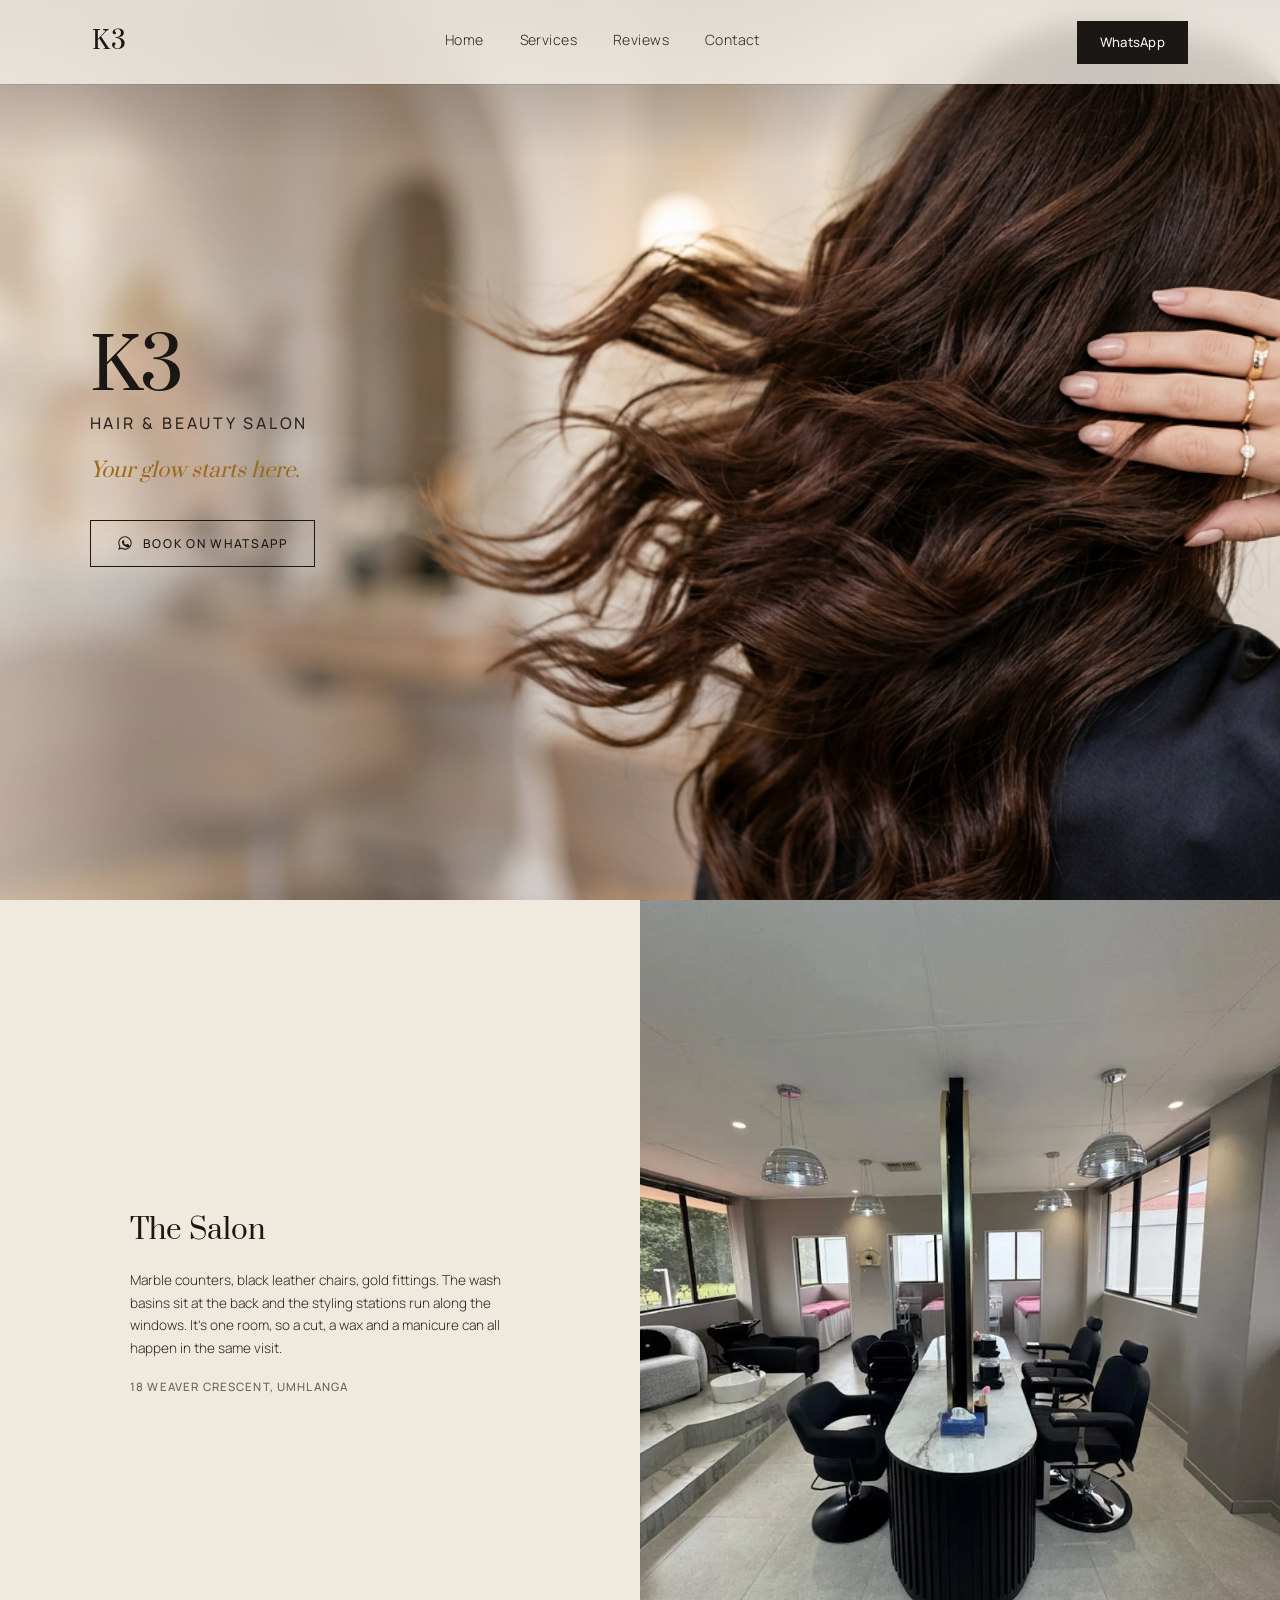
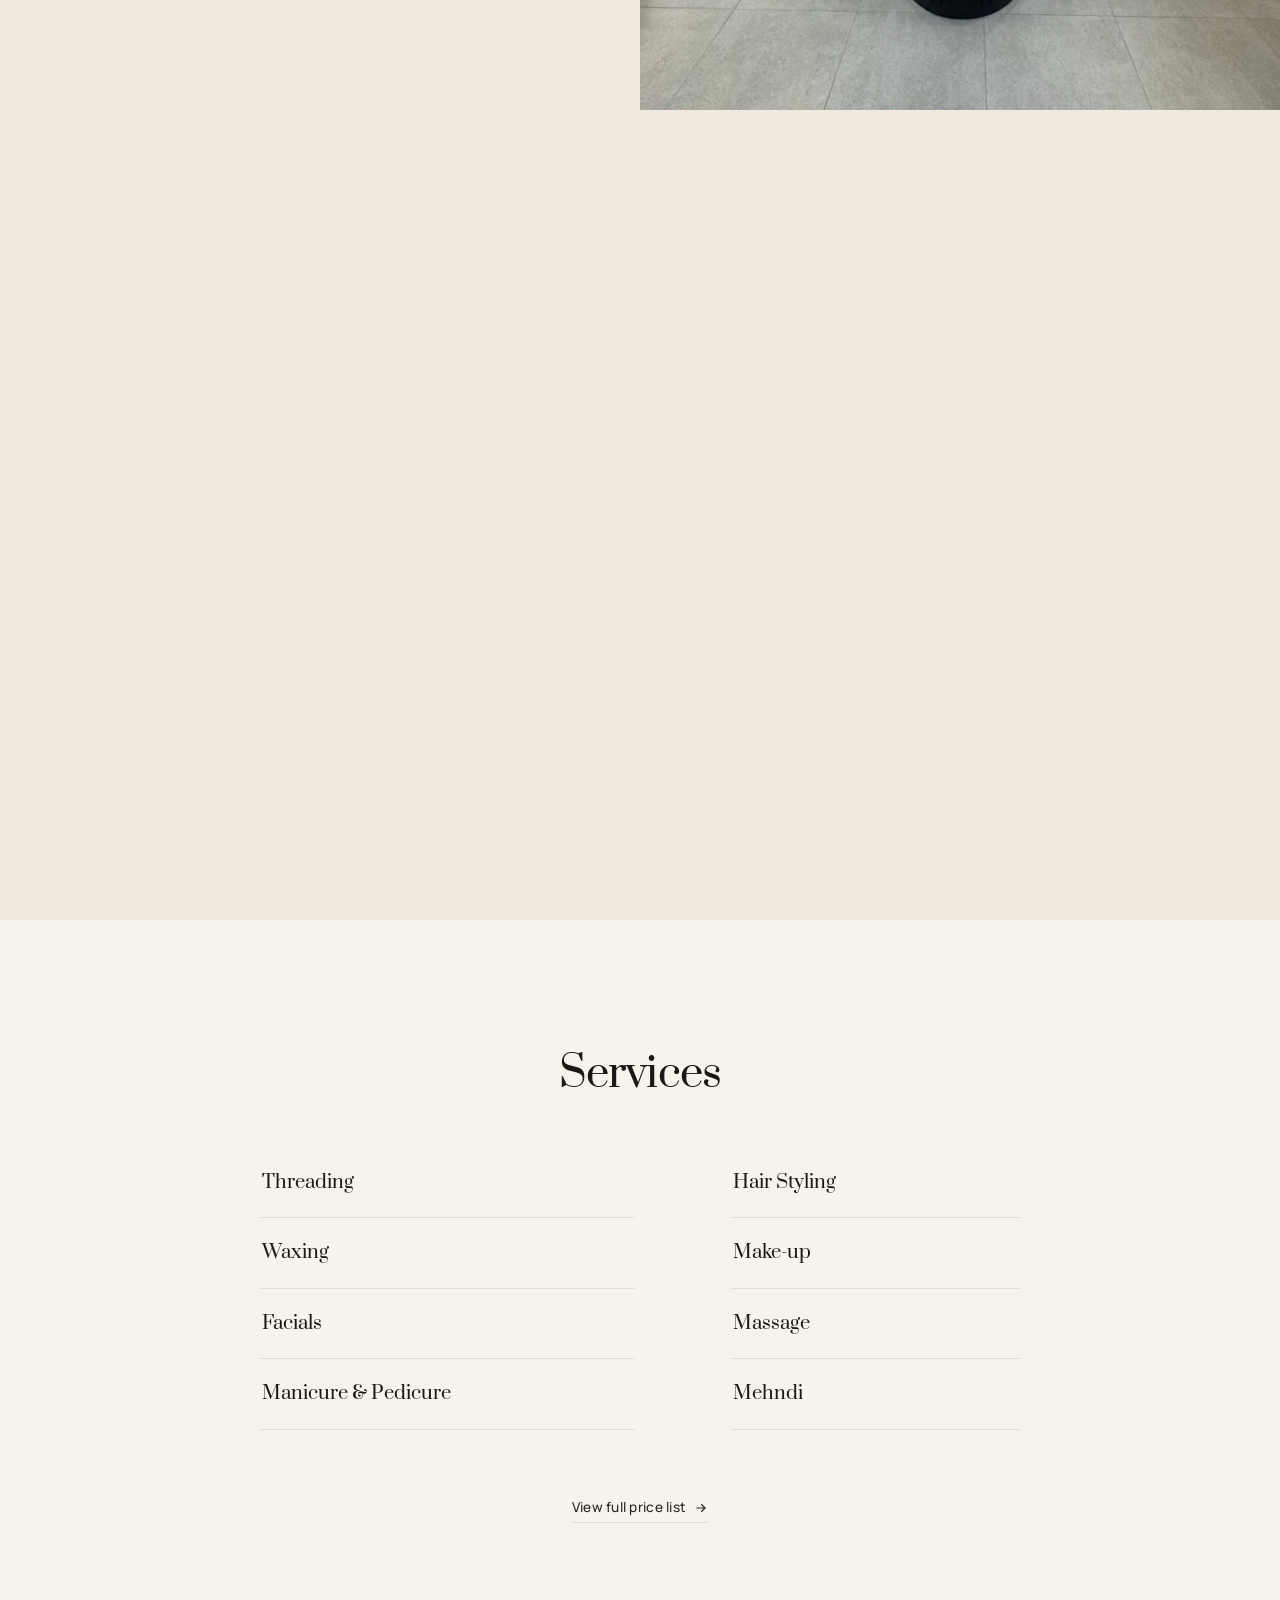
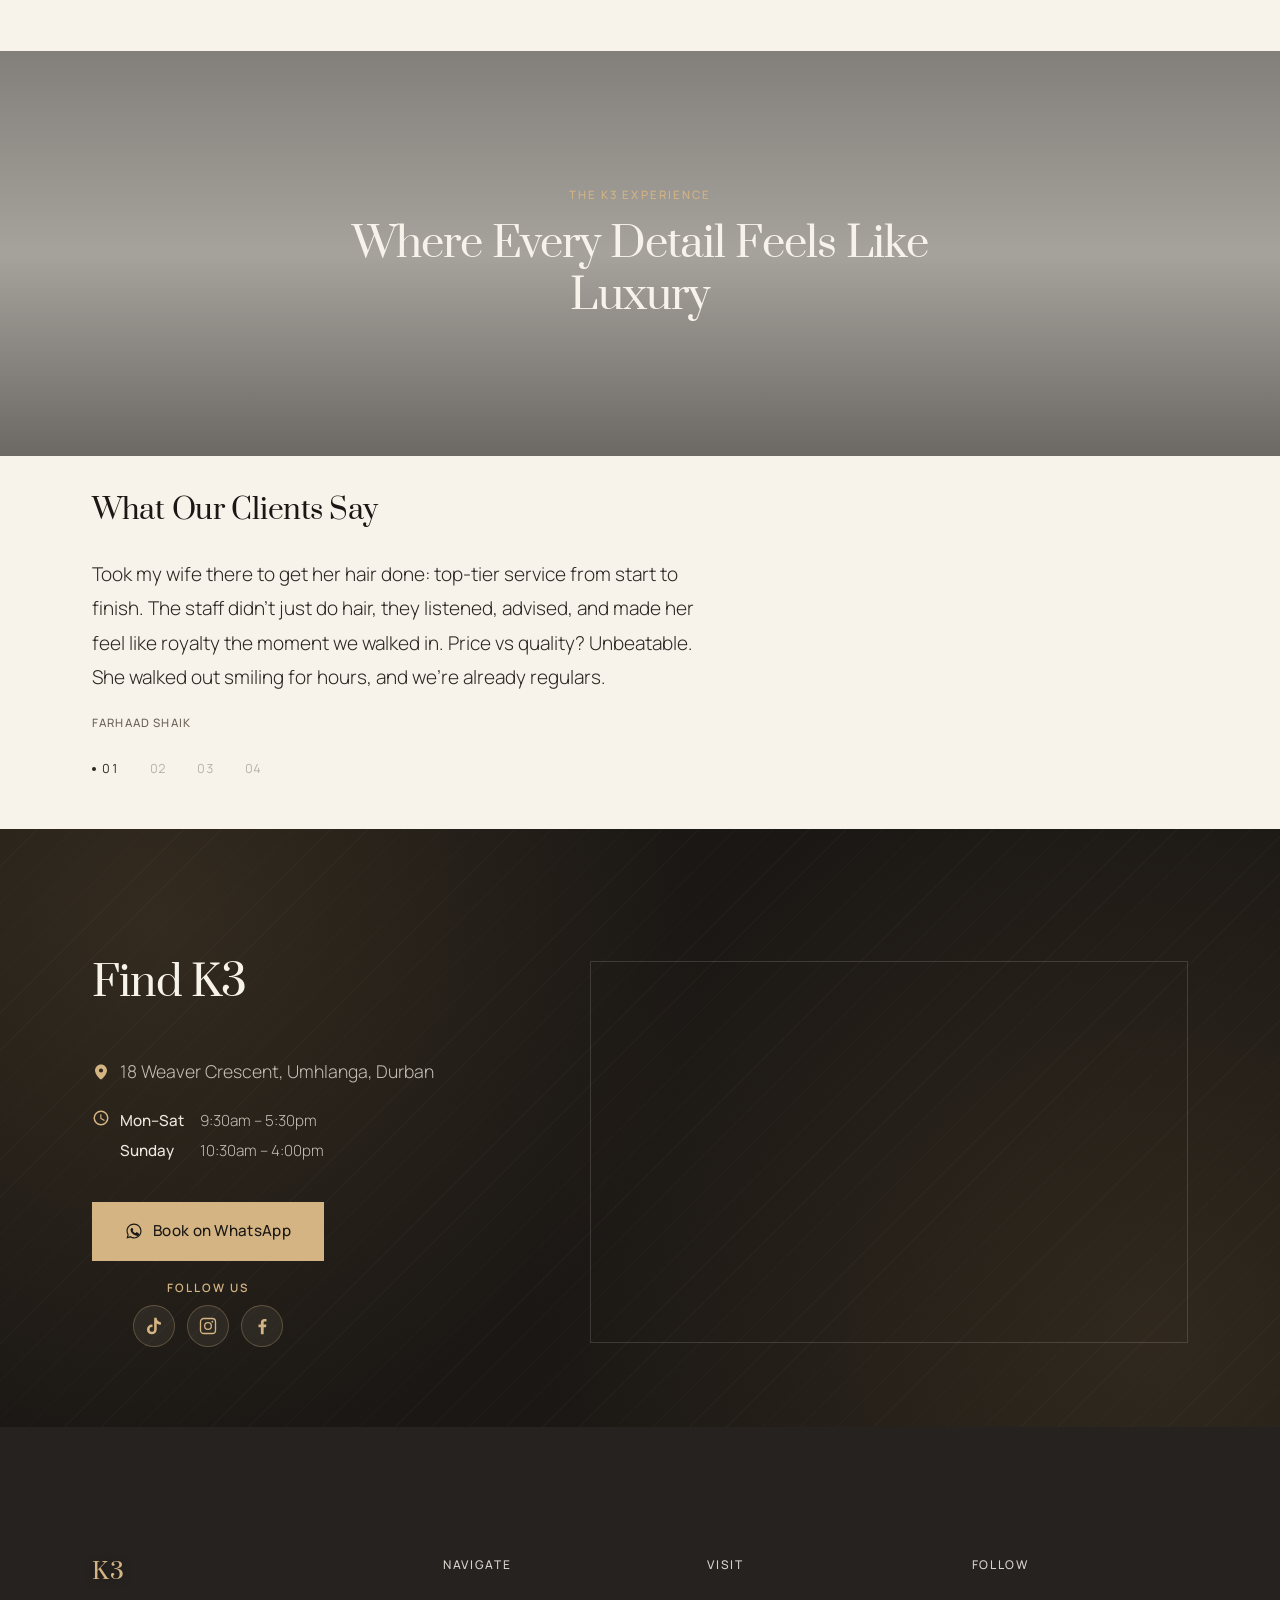
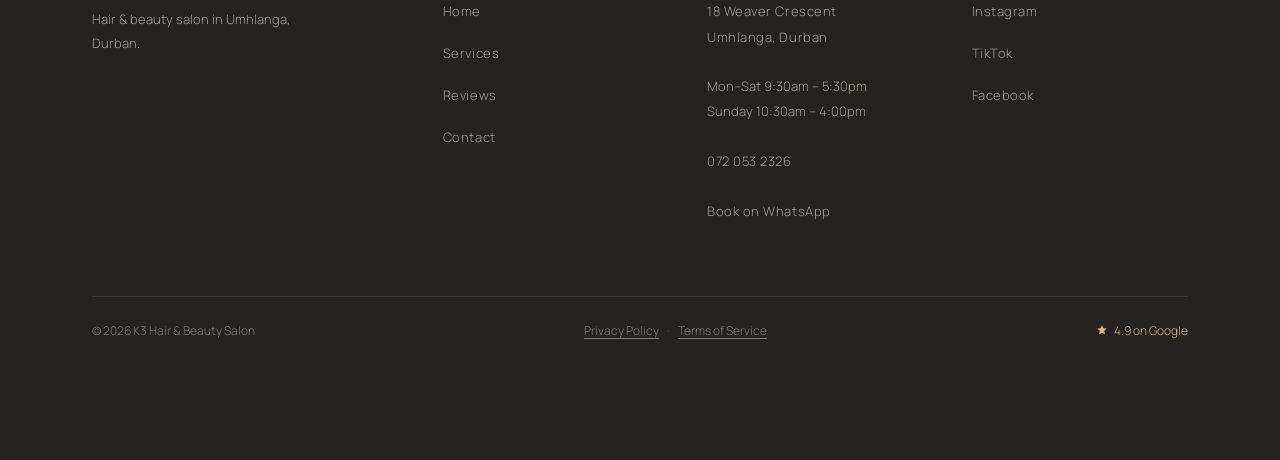
==== commit c12665a1: "Add Privacy Policy and Terms of Service pages with footer links POPIA-compliant privacy policy and t" ====
--- a/index.html
+++ b/index.html
@@ -22,7 +22,7 @@
       <a href="#contact">Contact</a>
     </nav>
     <div class="header-actions">
-      <a class="btn btn-small js-whatsapp-gate" href="https://wa.me/27609820397?text=Hi%20K3%2C%20I%27d%20like%20to%20book%20an%20appointment." target="_blank" rel="noopener">WhatsApp</a>
+      <a class="btn btn-small js-whatsapp-gate" href="https://wa.me/27720532326?text=Hi%20K3%2C%20I%27d%20like%20to%20book%20an%20appointment." target="_blank" rel="noopener">WhatsApp</a>
       <button class="nav-toggle" id="nav-toggle" aria-expanded="false" aria-controls="site-nav" aria-label="Toggle navigation menu">
         <span></span><span></span><span></span>
       </button>
@@ -46,7 +46,7 @@
         </h1>
         <p class="tagline reveal">Your glow starts here.</p>
 
-        <a class="btn-hero reveal js-whatsapp-gate" href="https://wa.me/27609820397?text=Hi%20K3%2C%20I%27d%20like%20to%20book%20an%20appointment." target="_blank" rel="noopener">
+        <a class="btn-hero reveal js-whatsapp-gate" href="https://wa.me/27720532326?text=Hi%20K3%2C%20I%27d%20like%20to%20book%20an%20appointment." target="_blank" rel="noopener">
           <svg viewBox="0 0 24 24" width="16" height="16" aria-hidden="true"><path fill="currentColor" d="M17.5 14.4c-.3-.1-1.6-.8-1.9-.9-.3-.1-.4-.1-.6.1-.2.3-.7.9-.8 1-.1.2-.3.2-.5.1-1.4-.7-2.3-1.2-3.3-2.7-.2-.4.2-.4.6-1.2.1-.2 0-.4 0-.5-.1-.1-.6-1.4-.8-1.9-.2-.5-.4-.4-.6-.4h-.5c-.2 0-.5.1-.7.3-.2.3-1 1-1 2.3 0 1.4 1 2.7 1.1 2.9.1.2 2 3.1 4.9 4.3.7.3 1.2.5 1.6.6.7.2 1.3.2 1.8.1.5-.1 1.6-.7 1.9-1.3.2-.6.2-1.1.2-1.3-.1-.1-.3-.2-.5-.3z"/><path fill="currentColor" d="M12 2C6.5 2 2 6.5 2 12c0 1.9.5 3.6 1.4 5.1L2 22l5.1-1.3c1.4.8 3.1 1.3 4.9 1.3 5.5 0 10-4.5 10-10S17.5 2 12 2zm0 18.2c-1.6 0-3.2-.4-4.5-1.2l-.3-.2-3 .8.8-2.9-.2-.3C4 15 3.5 13.5 3.5 12c0-4.7 3.8-8.5 8.5-8.5s8.5 3.8 8.5 8.5-3.8 8.5-8.5 8.5z"/></svg>
           Book on WhatsApp
         </a>
@@ -180,7 +180,7 @@
         </div>
 
         <div class="contact-cta">
-          <a class="btn btn-primary js-whatsapp-gate" href="https://wa.me/27609820397?text=Hi%20K3%2C%20I%27d%20like%20to%20book%20an%20appointment." target="_blank" rel="noopener">
+          <a class="btn btn-primary js-whatsapp-gate" href="https://wa.me/27720532326?text=Hi%20K3%2C%20I%27d%20like%20to%20book%20an%20appointment." target="_blank" rel="noopener">
             <svg viewBox="0 0 24 24" width="18" height="18" aria-hidden="true"><path fill="currentColor" d="M17.5 14.4c-.3-.1-1.6-.8-1.9-.9-.3-.1-.4-.1-.6.1-.2.3-.7.9-.8 1-.1.2-.3.2-.5.1-1.4-.7-2.3-1.2-3.3-2.7-.2-.4.2-.4.6-1.2.1-.2 0-.4 0-.5-.1-.1-.6-1.4-.8-1.9-.2-.5-.4-.4-.6-.4h-.5c-.2 0-.5.1-.7.3-.2.3-1 1-1 2.3 0 1.4 1 2.7 1.1 2.9.1.2 2 3.1 4.9 4.3.7.3 1.2.5 1.6.6.7.2 1.3.2 1.8.1.5-.1 1.6-.7 1.9-1.3.2-.6.2-1.1.2-1.3-.1-.1-.3-.2-.5-.3z"/><path fill="currentColor" d="M12 2C6.5 2 2 6.5 2 12c0 1.9.5 3.6 1.4 5.1L2 22l5.1-1.3c1.4.8 3.1 1.3 4.9 1.3 5.5 0 10-4.5 10-10S17.5 2 12 2zm0 18.2c-1.6 0-3.2-.4-4.5-1.2l-.3-.2-3 .8.8-2.9-.2-.3C4 15 3.5 13.5 3.5 12c0-4.7 3.8-8.5 8.5-8.5s8.5 3.8 8.5 8.5-3.8 8.5-8.5 8.5z"/></svg>
             Book on WhatsApp
           </a>
@@ -215,7 +215,7 @@
 
 </main>
 
-<a class="mobile-cta js-whatsapp-gate" href="https://wa.me/27609820397?text=Hi%20K3%2C%20I%27d%20like%20to%20book%20an%20appointment." target="_blank" rel="noopener" aria-label="Book on WhatsApp">
+<a class="mobile-cta js-whatsapp-gate" href="https://wa.me/27720532326?text=Hi%20K3%2C%20I%27d%20like%20to%20book%20an%20appointment." target="_blank" rel="noopener" aria-label="Book on WhatsApp">
   <svg viewBox="0 0 24 24" width="20" height="20" aria-hidden="true"><path fill="currentColor" d="M17.5 14.4c-.3-.1-1.6-.8-1.9-.9-.3-.1-.4-.1-.6.1-.2.3-.7.9-.8 1-.1.2-.3.2-.5.1-1.4-.7-2.3-1.2-3.3-2.7-.2-.4.2-.4.6-1.2.1-.2 0-.4 0-.5-.1-.1-.6-1.4-.8-1.9-.2-.5-.4-.4-.6-.4h-.5c-.2 0-.5.1-.7.3-.2.3-1 1-1 2.3 0 1.4 1 2.7 1.1 2.9.1.2 2 3.1 4.9 4.3.7.3 1.2.5 1.6.6.7.2 1.3.2 1.8.1.5-.1 1.6-.7 1.9-1.3.2-.6.2-1.1.2-1.3-.1-.1-.3-.2-.5-.3z"/><path fill="currentColor" d="M12 2C6.5 2 2 6.5 2 12c0 1.9.5 3.6 1.4 5.1L2 22l5.1-1.3c1.4.8 3.1 1.3 4.9 1.3 5.5 0 10-4.5 10-10S17.5 2 12 2zm0 18.2c-1.6 0-3.2-.4-4.5-1.2l-.3-.2-3 .8.8-2.9-.2-.3C4 15 3.5 13.5 3.5 12c0-4.7 3.8-8.5 8.5-8.5s8.5 3.8 8.5 8.5-3.8 8.5-8.5 8.5z"/></svg>
   <span>Book on WhatsApp</span>
 </a>
@@ -266,8 +266,8 @@
       <h3>Visit</h3>
       <p><a href="https://www.google.com/maps/search/?api=1&query=18+Weaver+Crescent,+Umhlanga,+Durban" target="_blank" rel="noopener">18 Weaver Crescent<br>Umhlanga, Durban</a></p>
       <p>Mon&ndash;Sat 9:30am &ndash; 5:30pm<br>Sunday 10:30am &ndash; 4:00pm</p>
-      <p><a href="tel:+27609820397">060 982 0397</a></p>
-      <p><a class="js-whatsapp-gate" href="https://wa.me/27609820397?text=Hi%20K3%2C%20I%27d%20like%20to%20book%20an%20appointment." target="_blank" rel="noopener">Book on WhatsApp</a></p>
+      <p><a href="tel:+27720532326">072 053 2326</a></p>
+      <p><a class="js-whatsapp-gate" href="https://wa.me/27720532326?text=Hi%20K3%2C%20I%27d%20like%20to%20book%20an%20appointment." target="_blank" rel="noopener">Book on WhatsApp</a></p>
     </div>
 
     <div class="footer-col">
@@ -281,6 +281,9 @@
 
     <div class="footer-bottom">
       <p>&copy; <span id="year">2026</span> K3 Hair &amp; Beauty Salon</p>
+      <p class="footer-legal">
+        <a href="privacy-policy.html">Privacy Policy</a><span class="divider" aria-hidden="true">&middot;</span><a href="terms.html">Terms of Service</a>
+      </p>
       <p class="footer-rating">
         <svg viewBox="0 0 24 24" width="12" height="12" aria-hidden="true"><path fill="currentColor" d="M12 2l2.9 6.26L21.5 9l-4.9 4.36L17.8 21 12 17.27 6.2 21l1.2-7.64L2.5 9l6.6-.74L12 2z"/></svg>
         4.9 on Google
--- a/style.css
+++ b/style.css
@@ -256,6 +256,25 @@
   align-items: center;
   gap: 16px;
   justify-self: end;
+}
+
+/* Hidden over the hero (nothing to compete with the hero's own WhatsApp CTA)
+   and revealed once the visitor has scrolled past it — driven by the same
+   body.is-past-hero flag as the mobile floating button, set in script.js.
+   Opacity/pointer-events only, so the hamburger button never shifts. */
+.header-actions .btn-small {
+  opacity: 0;
+  pointer-events: none;
+  transition: opacity 0.3s ease, background-color 0.2s ease, color 0.2s ease, border-color 0.2s ease, transform 0.2s ease;
+}
+
+body.is-past-hero .header-actions .btn-small {
+  opacity: 1;
+  pointer-events: auto;
+}
+
+@media (prefers-reduced-motion: reduce) {
+  .header-actions .btn-small { transition: opacity 0.2s ease, background-color 0.2s ease, color 0.2s ease; }
 }
 
 .nav-toggle {
@@ -376,13 +395,13 @@
   width: 100%;
   height: 100%;
   object-fit: cover;
-  object-position: 32% 42%;
+  object-position: 58% 40%;
   animation: heroScaleIn 6s cubic-bezier(0.16, 1, 0.3, 1) forwards;
 }
 
 @keyframes heroScaleIn {
-  from { transform: scale(1.16); }
-  to { transform: scale(1.08); }
+  from { transform: scale(1.08); }
+  to { transform: scale(1); }
 }
 
 .hero-scrim {
@@ -634,6 +653,53 @@
 }
 
 .price-section { padding-top: 0; }
+
+/* ---------- Legal pages (Privacy Policy, Terms of Service) ---------- */
+
+.legal-section { padding-top: 0; padding-bottom: var(--sp-16); }
+
+.legal-content { max-width: 68ch; }
+
+.legal-content p {
+  margin: 0 0 var(--sp-2);
+  font-size: 1rem;
+  line-height: 1.7;
+  color: var(--ink);
+}
+
+.legal-content h2 {
+  font-size: 1.3rem;
+  font-weight: 400;
+  margin: var(--sp-6) 0 var(--sp-2);
+}
+
+.legal-content h2:first-child { margin-top: 0; }
+
+.legal-content ul {
+  margin: 0 0 var(--sp-2);
+  padding-left: 1.2em;
+}
+
+.legal-content li {
+  margin-bottom: 8px;
+  font-size: 1rem;
+  line-height: 1.7;
+  color: var(--ink);
+}
+
+.legal-content a {
+  color: var(--gold-deep);
+  text-decoration: underline;
+  text-underline-offset: 3px;
+  transition: color 0.2s ease;
+}
+
+.legal-content a:hover,
+.legal-content a:focus-visible { color: var(--black); }
+
+@media (max-width: 600px) {
+  .legal-section { padding-bottom: var(--sp-8); }
+}
 
 .price-layout {
   display: grid;
@@ -1244,7 +1310,17 @@
   font-weight: 500;
   white-space: nowrap;
   border: 1px solid rgba(212, 180, 131, 0.4);
-  transition: background-color 0.2s ease, color 0.2s ease, transform 0.2s ease;
+  /* hidden over the hero, revealed via body.is-past-hero (set in script.js)
+     once the visitor scrolls past it — opacity only, so its position/layout
+     never shifts and the hover transform below still applies untouched */
+  opacity: 0;
+  pointer-events: none;
+  transition: opacity 0.3s ease, background-color 0.2s ease, color 0.2s ease, transform 0.2s ease;
+}
+
+body.is-past-hero .mobile-cta {
+  opacity: 1;
+  pointer-events: auto;
 }
 
 .mobile-cta:hover,
@@ -1255,7 +1331,7 @@
 }
 
 @media (prefers-reduced-motion: reduce) {
-  .mobile-cta { transition: background-color 0.2s ease, color 0.2s ease; }
+  .mobile-cta { transition: opacity 0.2s ease, background-color 0.2s ease, color 0.2s ease; }
   .mobile-cta:hover, .mobile-cta:focus-visible { transform: translateX(-50%); }
 }
 
@@ -1427,6 +1503,18 @@
 }
 
 .footer-bottom p { margin: 0; }
+
+.footer-legal a {
+  color: inherit;
+  text-decoration: underline;
+  text-underline-offset: 3px;
+  transition: color 0.2s ease;
+}
+
+.footer-legal a:hover,
+.footer-legal a:focus-visible { color: var(--gold-light); }
+
+.footer-legal .divider { margin: 0 8px; opacity: 0.6; }
 
 .footer-rating {
   display: inline-flex;
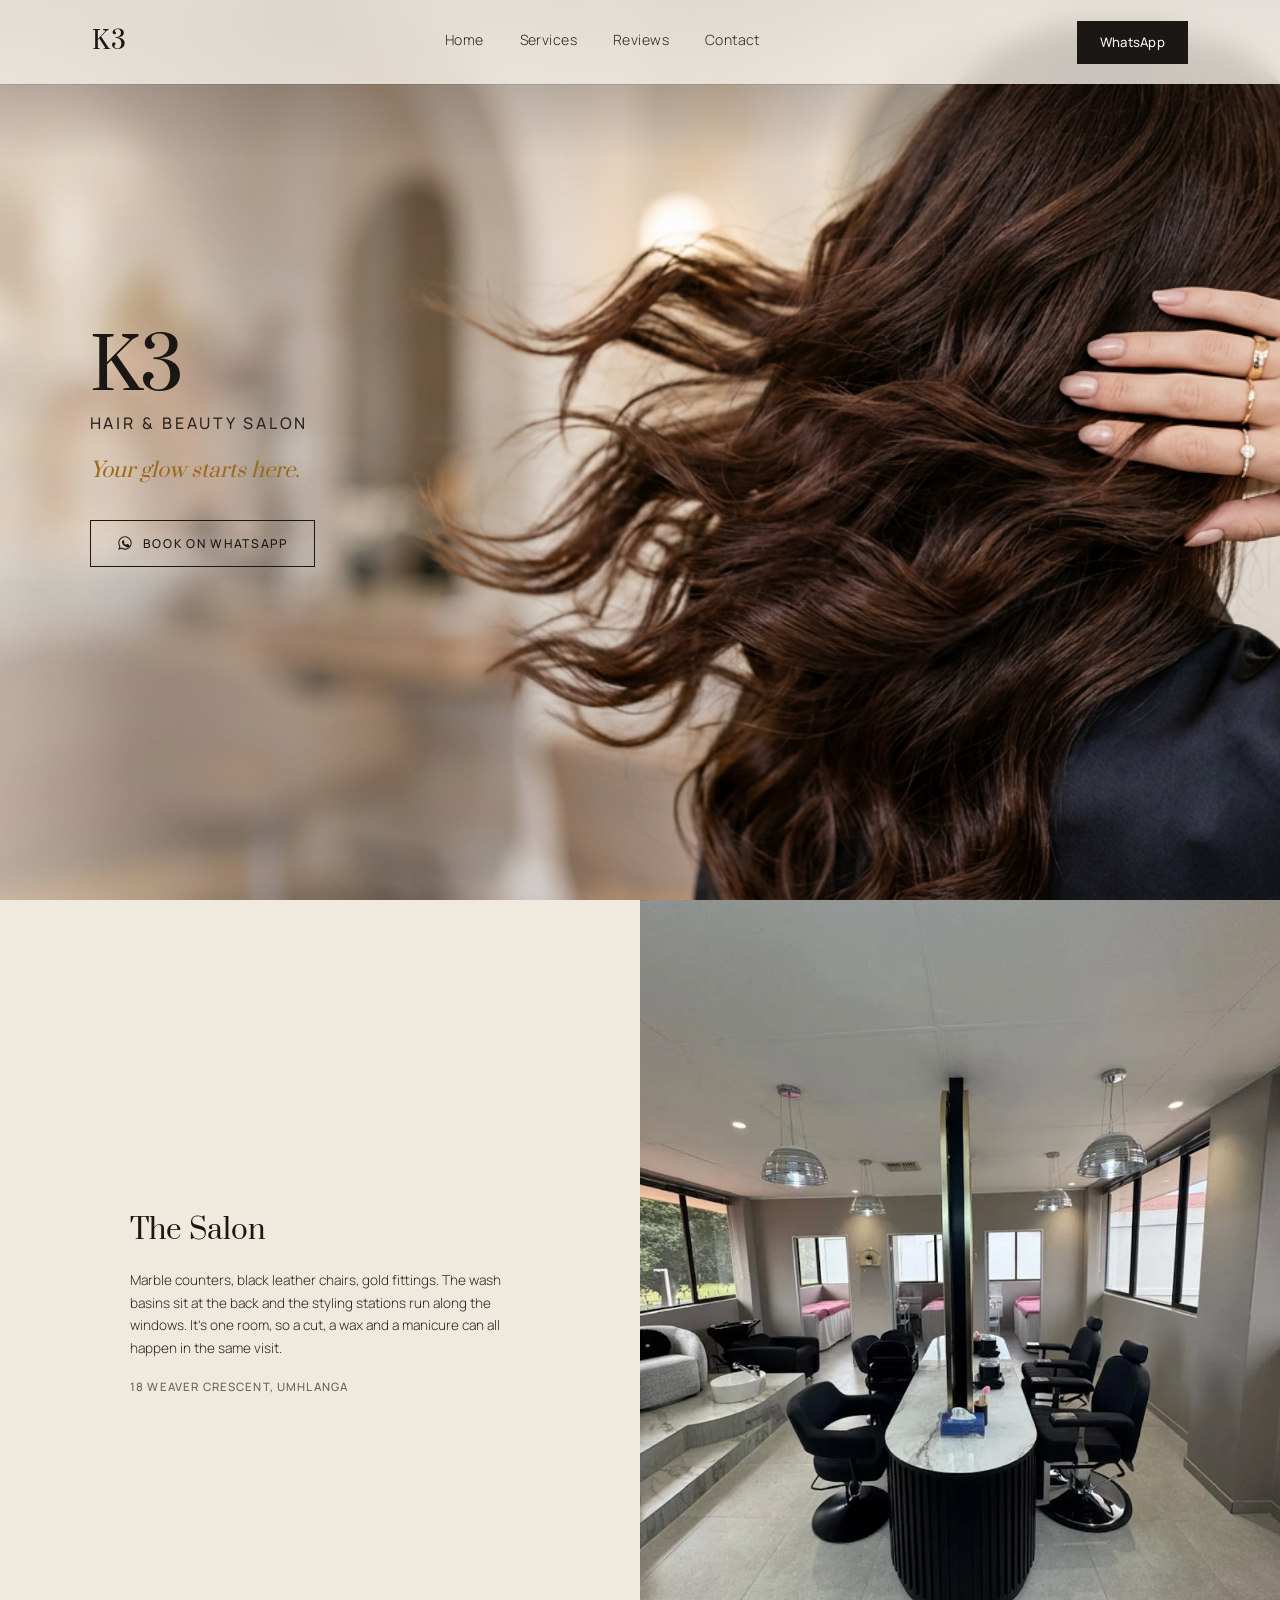
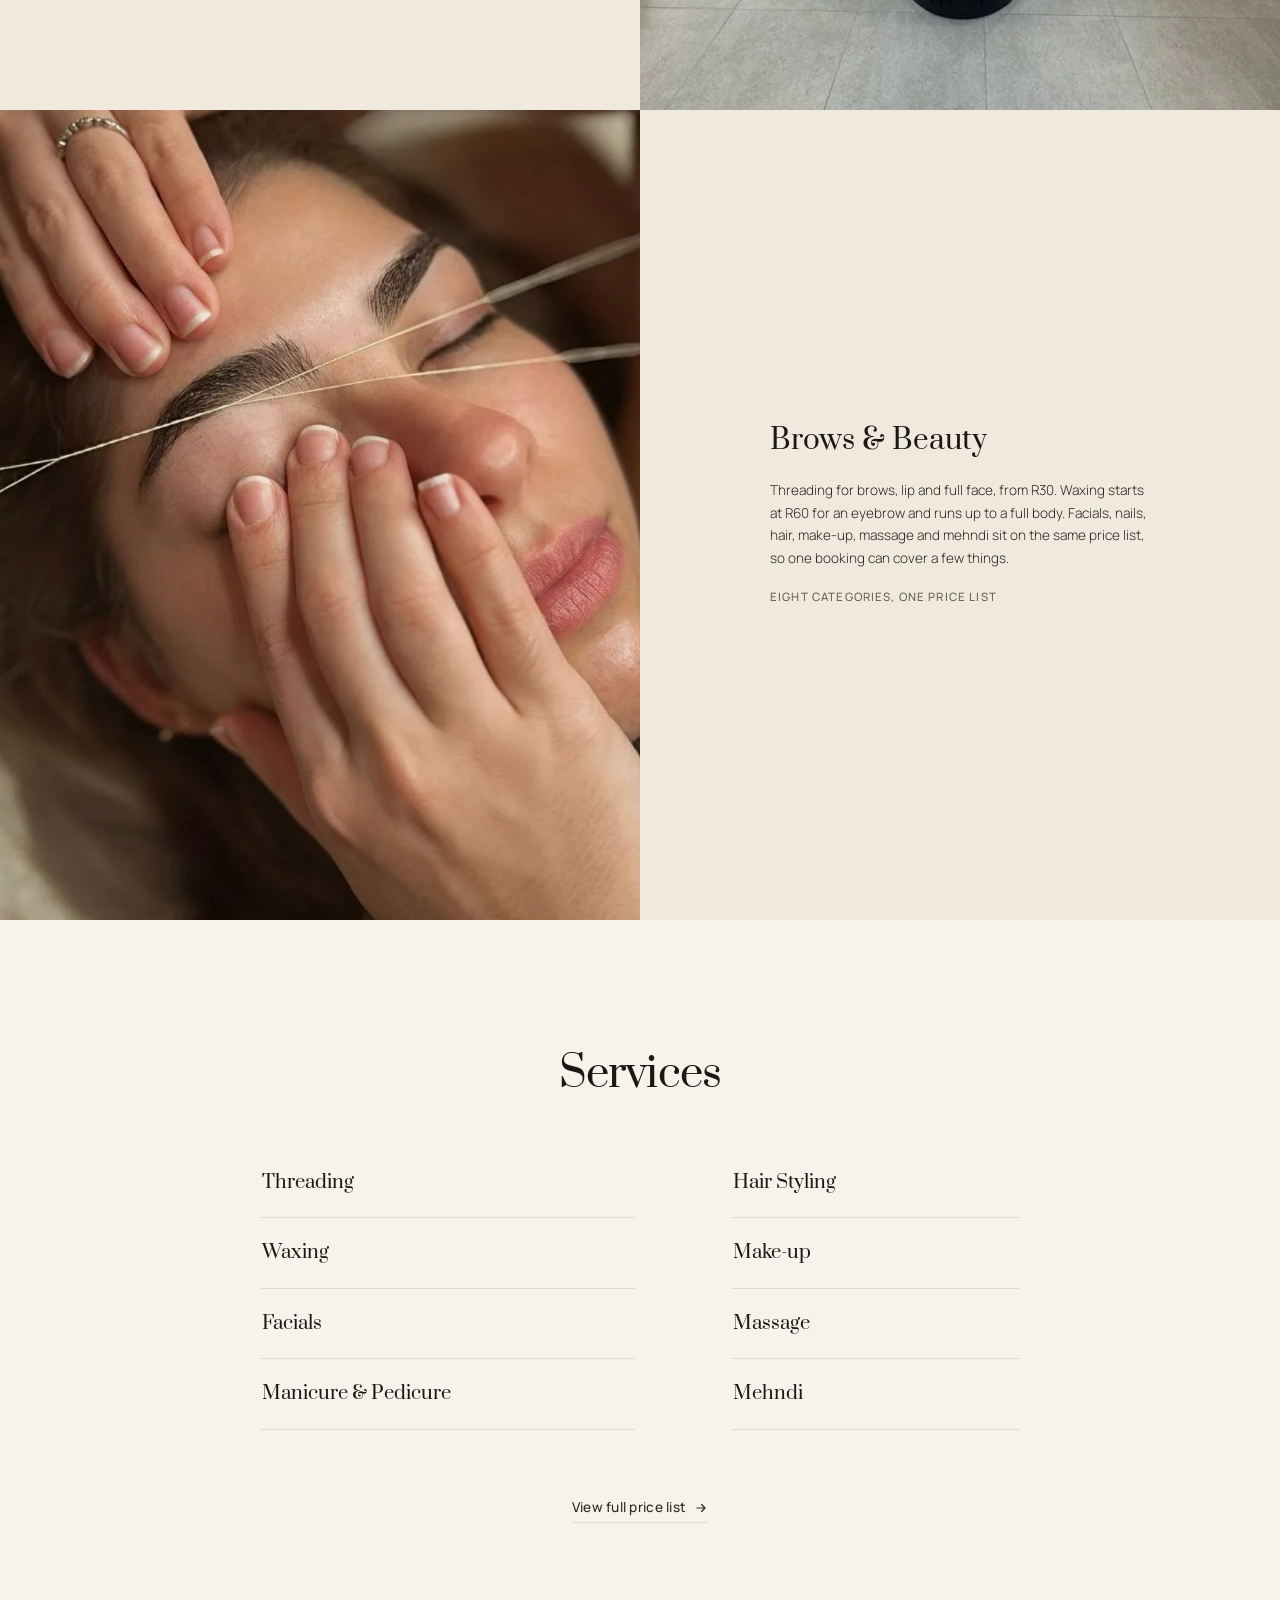
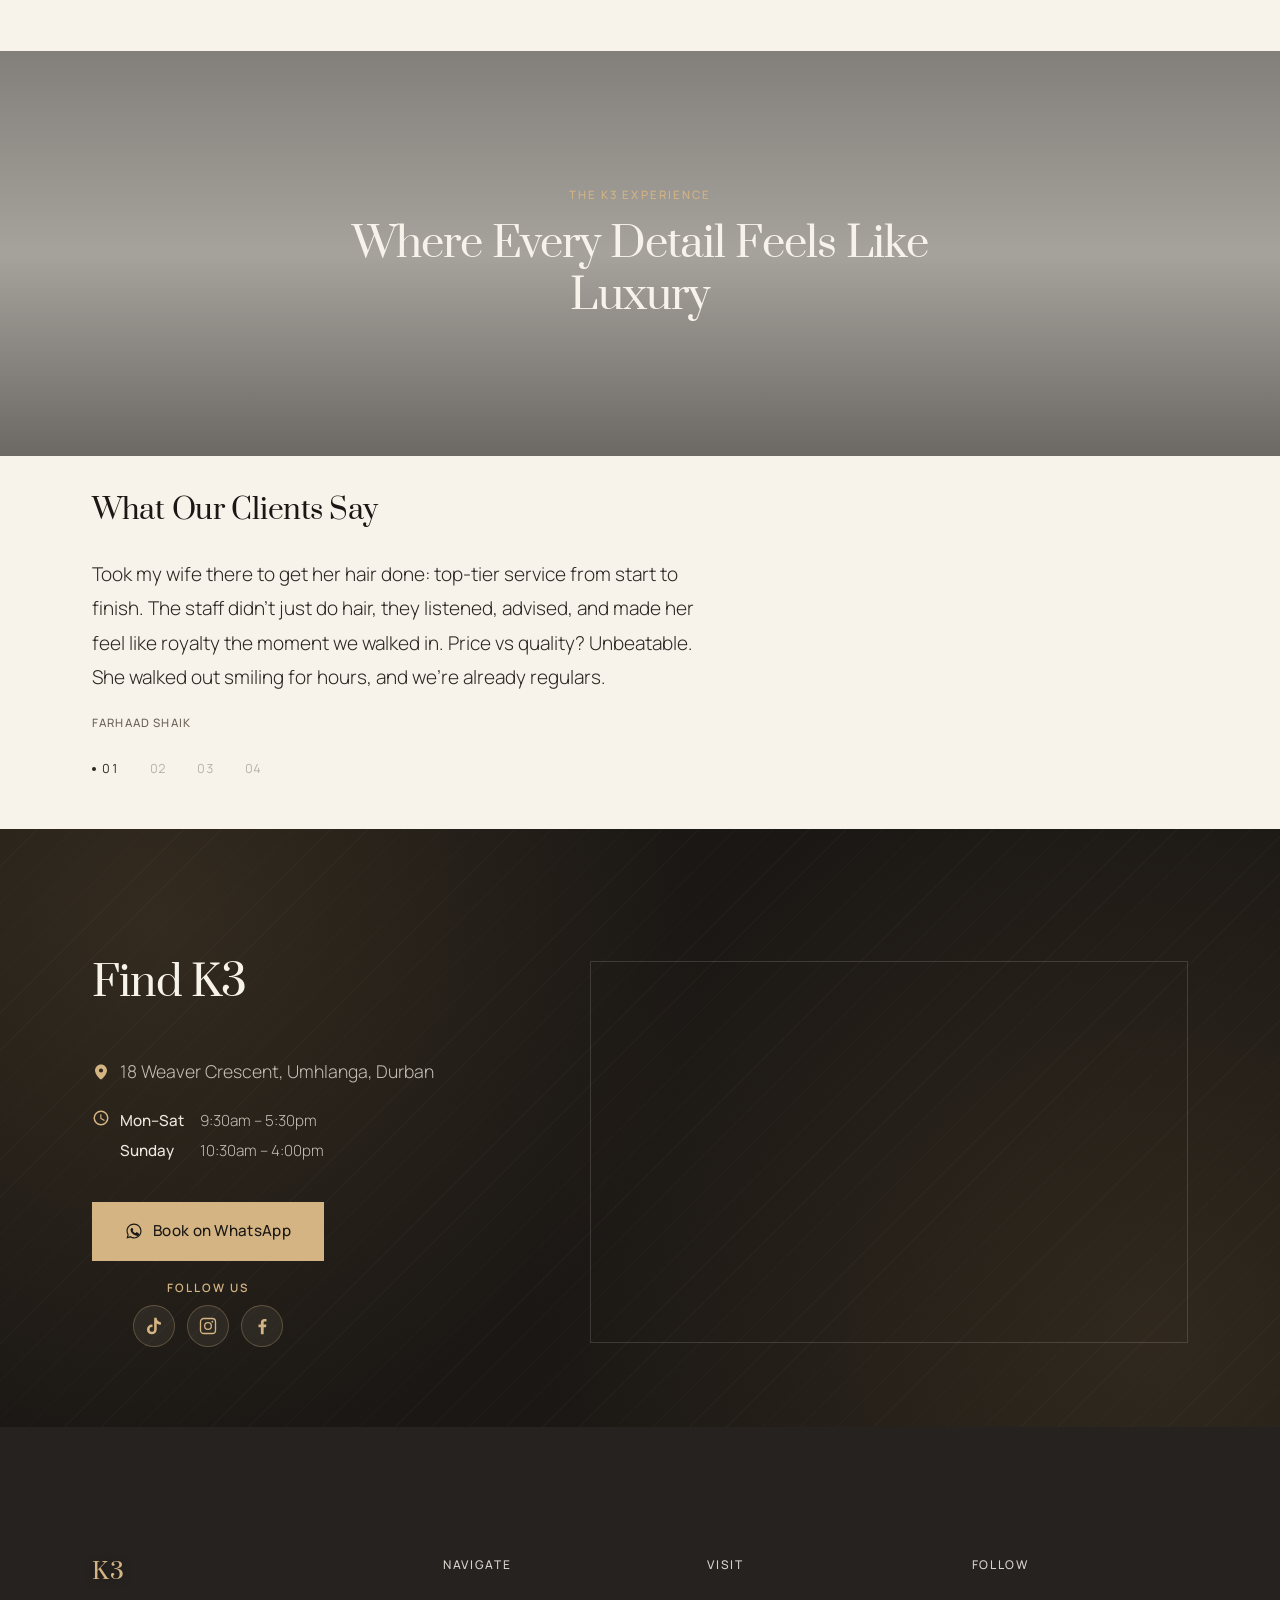
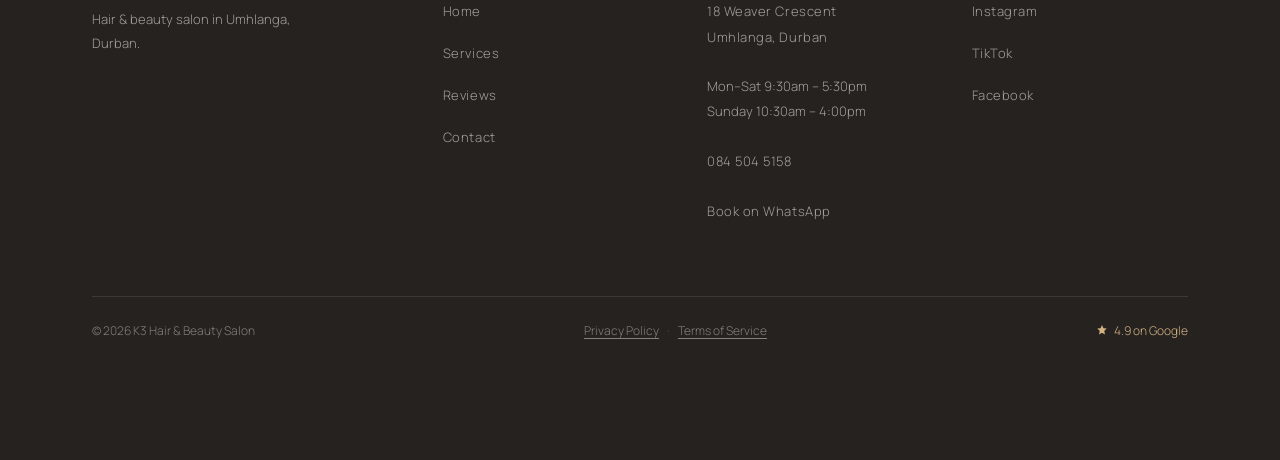
==== commit a78ddb57: "Update salon phone number to 084 504 5158 The salon's number changed, so both contact channels move " ====
--- a/index.html
+++ b/index.html
@@ -22,7 +22,7 @@
       <a href="#contact">Contact</a>
     </nav>
     <div class="header-actions">
-      <a class="btn btn-small js-whatsapp-gate" href="https://wa.me/27720532326?text=Hi%20K3%2C%20I%27d%20like%20to%20book%20an%20appointment." target="_blank" rel="noopener">WhatsApp</a>
+      <a class="btn btn-small js-whatsapp-gate" href="https://wa.me/27845045158?text=Hi%20K3%2C%20I%27d%20like%20to%20book%20an%20appointment." target="_blank" rel="noopener">WhatsApp</a>
       <button class="nav-toggle" id="nav-toggle" aria-expanded="false" aria-controls="site-nav" aria-label="Toggle navigation menu">
         <span></span><span></span><span></span>
       </button>
@@ -46,7 +46,7 @@
         </h1>
         <p class="tagline reveal">Your glow starts here.</p>
 
-        <a class="btn-hero reveal js-whatsapp-gate" href="https://wa.me/27720532326?text=Hi%20K3%2C%20I%27d%20like%20to%20book%20an%20appointment." target="_blank" rel="noopener">
+        <a class="btn-hero reveal js-whatsapp-gate" href="https://wa.me/27845045158?text=Hi%20K3%2C%20I%27d%20like%20to%20book%20an%20appointment." target="_blank" rel="noopener">
           <svg viewBox="0 0 24 24" width="16" height="16" aria-hidden="true"><path fill="currentColor" d="M17.5 14.4c-.3-.1-1.6-.8-1.9-.9-.3-.1-.4-.1-.6.1-.2.3-.7.9-.8 1-.1.2-.3.2-.5.1-1.4-.7-2.3-1.2-3.3-2.7-.2-.4.2-.4.6-1.2.1-.2 0-.4 0-.5-.1-.1-.6-1.4-.8-1.9-.2-.5-.4-.4-.6-.4h-.5c-.2 0-.5.1-.7.3-.2.3-1 1-1 2.3 0 1.4 1 2.7 1.1 2.9.1.2 2 3.1 4.9 4.3.7.3 1.2.5 1.6.6.7.2 1.3.2 1.8.1.5-.1 1.6-.7 1.9-1.3.2-.6.2-1.1.2-1.3-.1-.1-.3-.2-.5-.3z"/><path fill="currentColor" d="M12 2C6.5 2 2 6.5 2 12c0 1.9.5 3.6 1.4 5.1L2 22l5.1-1.3c1.4.8 3.1 1.3 4.9 1.3 5.5 0 10-4.5 10-10S17.5 2 12 2zm0 18.2c-1.6 0-3.2-.4-4.5-1.2l-.3-.2-3 .8.8-2.9-.2-.3C4 15 3.5 13.5 3.5 12c0-4.7 3.8-8.5 8.5-8.5s8.5 3.8 8.5 8.5-3.8 8.5-8.5 8.5z"/></svg>
           Book on WhatsApp
         </a>
@@ -180,7 +180,7 @@
         </div>
 
         <div class="contact-cta">
-          <a class="btn btn-primary js-whatsapp-gate" href="https://wa.me/27720532326?text=Hi%20K3%2C%20I%27d%20like%20to%20book%20an%20appointment." target="_blank" rel="noopener">
+          <a class="btn btn-primary js-whatsapp-gate" href="https://wa.me/27845045158?text=Hi%20K3%2C%20I%27d%20like%20to%20book%20an%20appointment." target="_blank" rel="noopener">
             <svg viewBox="0 0 24 24" width="18" height="18" aria-hidden="true"><path fill="currentColor" d="M17.5 14.4c-.3-.1-1.6-.8-1.9-.9-.3-.1-.4-.1-.6.1-.2.3-.7.9-.8 1-.1.2-.3.2-.5.1-1.4-.7-2.3-1.2-3.3-2.7-.2-.4.2-.4.6-1.2.1-.2 0-.4 0-.5-.1-.1-.6-1.4-.8-1.9-.2-.5-.4-.4-.6-.4h-.5c-.2 0-.5.1-.7.3-.2.3-1 1-1 2.3 0 1.4 1 2.7 1.1 2.9.1.2 2 3.1 4.9 4.3.7.3 1.2.5 1.6.6.7.2 1.3.2 1.8.1.5-.1 1.6-.7 1.9-1.3.2-.6.2-1.1.2-1.3-.1-.1-.3-.2-.5-.3z"/><path fill="currentColor" d="M12 2C6.5 2 2 6.5 2 12c0 1.9.5 3.6 1.4 5.1L2 22l5.1-1.3c1.4.8 3.1 1.3 4.9 1.3 5.5 0 10-4.5 10-10S17.5 2 12 2zm0 18.2c-1.6 0-3.2-.4-4.5-1.2l-.3-.2-3 .8.8-2.9-.2-.3C4 15 3.5 13.5 3.5 12c0-4.7 3.8-8.5 8.5-8.5s8.5 3.8 8.5 8.5-3.8 8.5-8.5 8.5z"/></svg>
             Book on WhatsApp
           </a>
@@ -215,7 +215,7 @@
 
 </main>
 
-<a class="mobile-cta js-whatsapp-gate" href="https://wa.me/27720532326?text=Hi%20K3%2C%20I%27d%20like%20to%20book%20an%20appointment." target="_blank" rel="noopener" aria-label="Book on WhatsApp">
+<a class="mobile-cta js-whatsapp-gate" href="https://wa.me/27845045158?text=Hi%20K3%2C%20I%27d%20like%20to%20book%20an%20appointment." target="_blank" rel="noopener" aria-label="Book on WhatsApp">
   <svg viewBox="0 0 24 24" width="20" height="20" aria-hidden="true"><path fill="currentColor" d="M17.5 14.4c-.3-.1-1.6-.8-1.9-.9-.3-.1-.4-.1-.6.1-.2.3-.7.9-.8 1-.1.2-.3.2-.5.1-1.4-.7-2.3-1.2-3.3-2.7-.2-.4.2-.4.6-1.2.1-.2 0-.4 0-.5-.1-.1-.6-1.4-.8-1.9-.2-.5-.4-.4-.6-.4h-.5c-.2 0-.5.1-.7.3-.2.3-1 1-1 2.3 0 1.4 1 2.7 1.1 2.9.1.2 2 3.1 4.9 4.3.7.3 1.2.5 1.6.6.7.2 1.3.2 1.8.1.5-.1 1.6-.7 1.9-1.3.2-.6.2-1.1.2-1.3-.1-.1-.3-.2-.5-.3z"/><path fill="currentColor" d="M12 2C6.5 2 2 6.5 2 12c0 1.9.5 3.6 1.4 5.1L2 22l5.1-1.3c1.4.8 3.1 1.3 4.9 1.3 5.5 0 10-4.5 10-10S17.5 2 12 2zm0 18.2c-1.6 0-3.2-.4-4.5-1.2l-.3-.2-3 .8.8-2.9-.2-.3C4 15 3.5 13.5 3.5 12c0-4.7 3.8-8.5 8.5-8.5s8.5 3.8 8.5 8.5-3.8 8.5-8.5 8.5z"/></svg>
   <span>Book on WhatsApp</span>
 </a>
@@ -266,8 +266,8 @@
       <h3>Visit</h3>
       <p><a href="https://www.google.com/maps/search/?api=1&query=18+Weaver+Crescent,+Umhlanga,+Durban" target="_blank" rel="noopener">18 Weaver Crescent<br>Umhlanga, Durban</a></p>
       <p>Mon&ndash;Sat 9:30am &ndash; 5:30pm<br>Sunday 10:30am &ndash; 4:00pm</p>
-      <p><a href="tel:+27720532326">072 053 2326</a></p>
-      <p><a class="js-whatsapp-gate" href="https://wa.me/27720532326?text=Hi%20K3%2C%20I%27d%20like%20to%20book%20an%20appointment." target="_blank" rel="noopener">Book on WhatsApp</a></p>
+      <p><a href="tel:+27845045158">084 504 5158</a></p>
+      <p><a class="js-whatsapp-gate" href="https://wa.me/27845045158?text=Hi%20K3%2C%20I%27d%20like%20to%20book%20an%20appointment." target="_blank" rel="noopener">Book on WhatsApp</a></p>
     </div>
 
     <div class="footer-col">
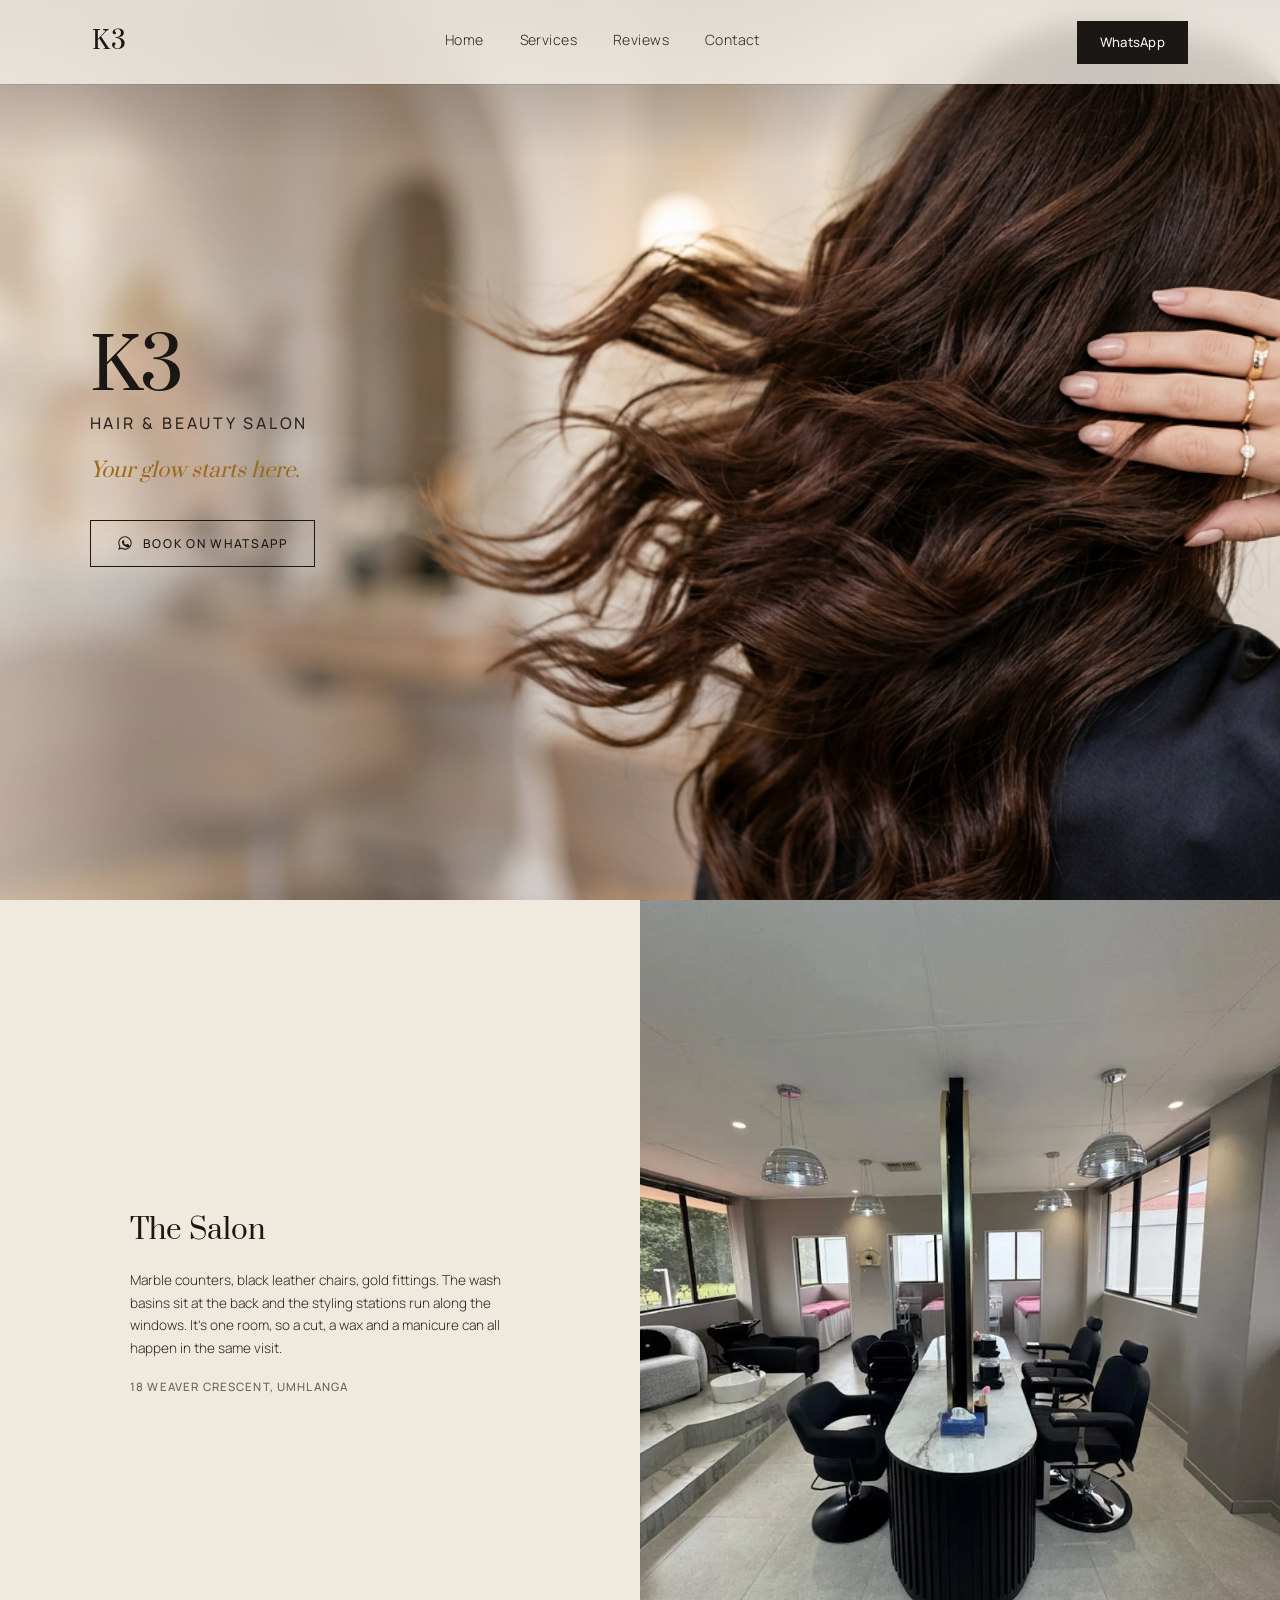
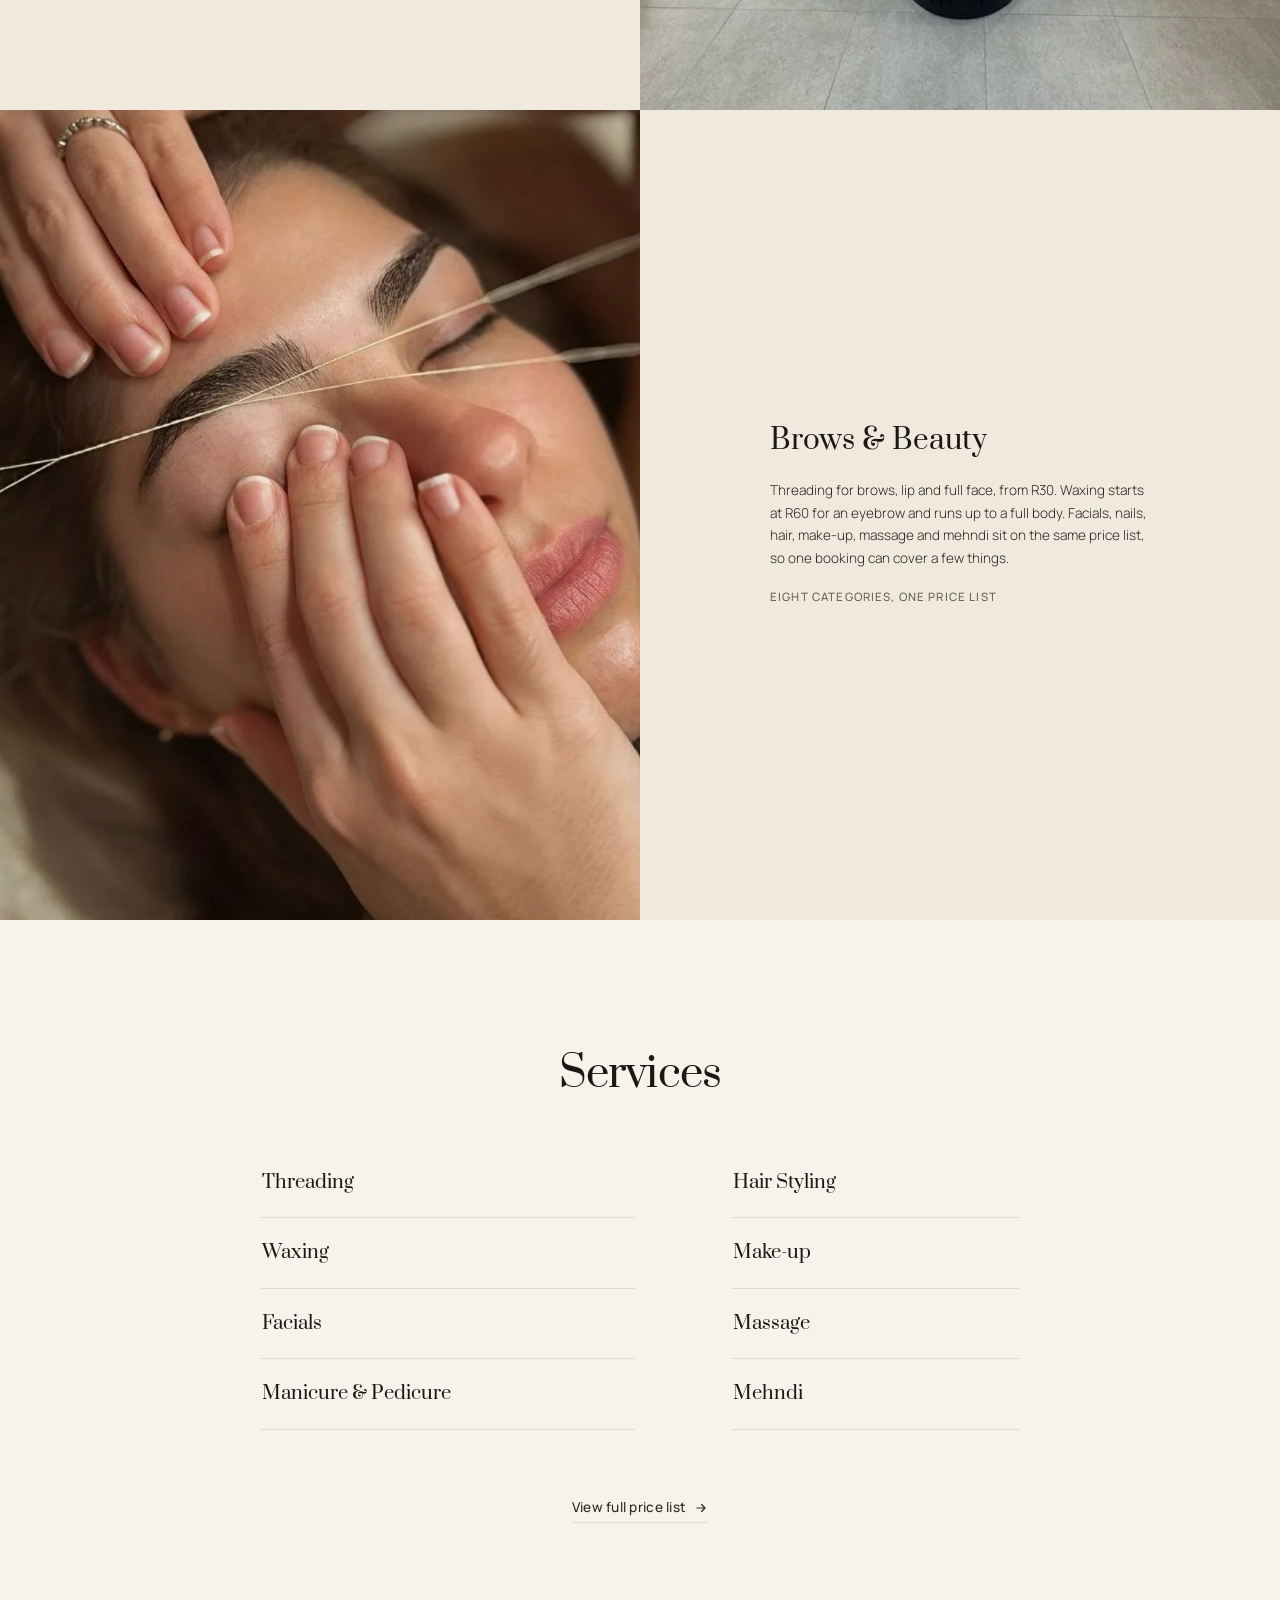
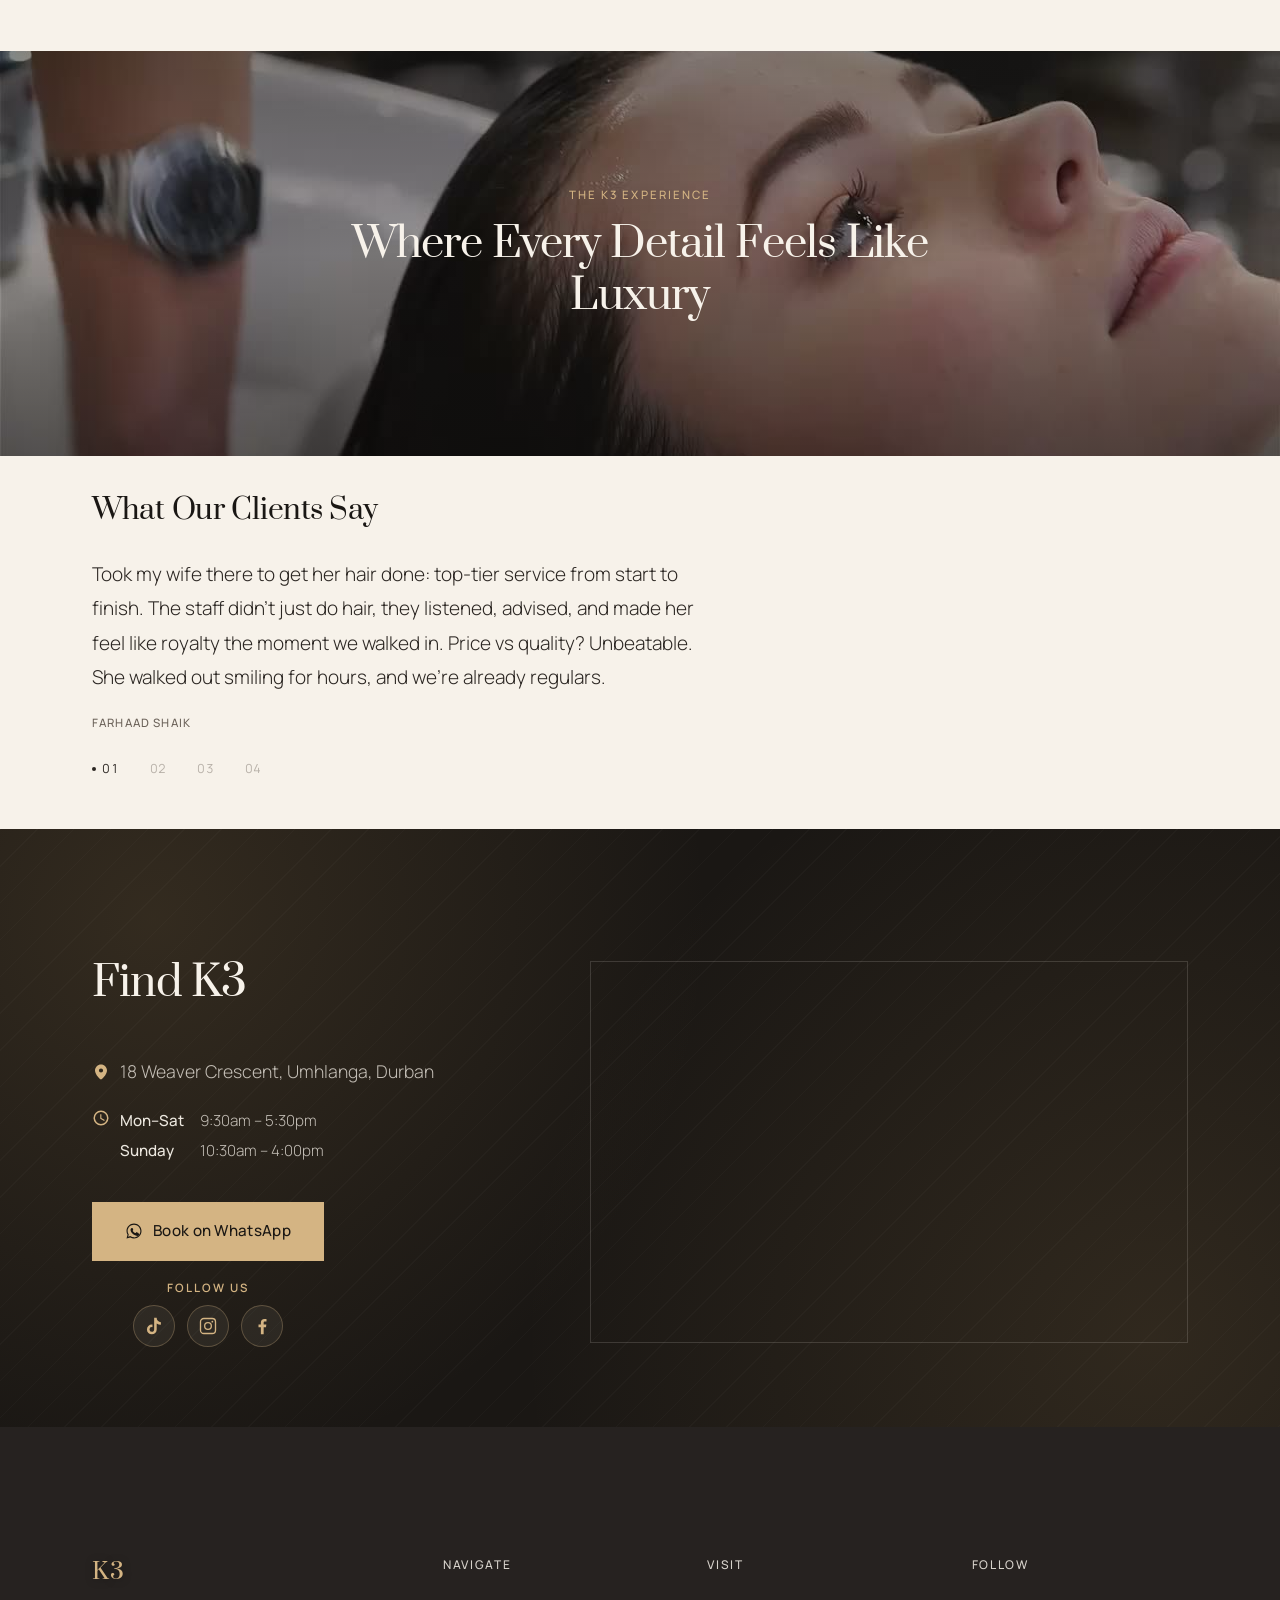
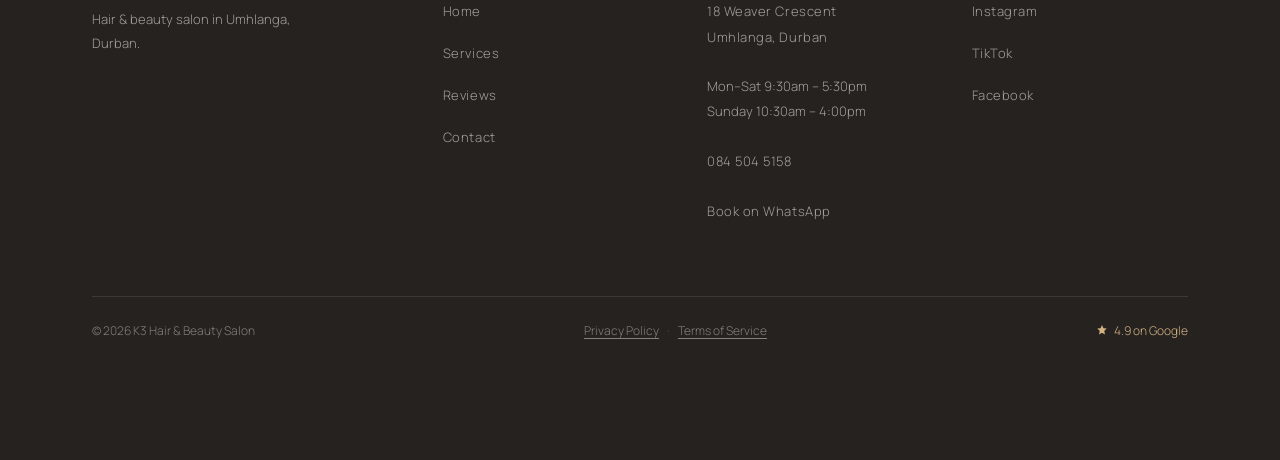
==== commit 2651639a: "Cut the experience-band video from 6.6MB to 865KB and add a poster The clip was encoded at 7.2 Mbps," ====
--- a/index.html
+++ b/index.html
@@ -22,7 +22,7 @@
       <a href="#contact">Contact</a>
     </nav>
     <div class="header-actions">
-      <a class="btn btn-small js-whatsapp-gate" href="https://wa.me/27845045158?text=Hi%20K3%2C%20I%27d%20like%20to%20book%20an%20appointment." target="_blank" rel="noopener">WhatsApp</a>
+      <a class="btn btn-small js-whatsapp-gate" href="https://wa.me/27845045158?text=Hi%20Cutting%20Edge%20Hair%20Design%2C%20I%27d%20like%20to%20book%20an%20appointment." target="_blank" rel="noopener">WhatsApp</a>
       <button class="nav-toggle" id="nav-toggle" aria-expanded="false" aria-controls="site-nav" aria-label="Toggle navigation menu">
         <span></span><span></span><span></span>
       </button>
@@ -46,7 +46,7 @@
         </h1>
         <p class="tagline reveal">Your glow starts here.</p>
 
-        <a class="btn-hero reveal js-whatsapp-gate" href="https://wa.me/27845045158?text=Hi%20K3%2C%20I%27d%20like%20to%20book%20an%20appointment." target="_blank" rel="noopener">
+        <a class="btn-hero reveal js-whatsapp-gate" href="https://wa.me/27845045158?text=Hi%20Cutting%20Edge%20Hair%20Design%2C%20I%27d%20like%20to%20book%20an%20appointment." target="_blank" rel="noopener">
           <svg viewBox="0 0 24 24" width="16" height="16" aria-hidden="true"><path fill="currentColor" d="M17.5 14.4c-.3-.1-1.6-.8-1.9-.9-.3-.1-.4-.1-.6.1-.2.3-.7.9-.8 1-.1.2-.3.2-.5.1-1.4-.7-2.3-1.2-3.3-2.7-.2-.4.2-.4.6-1.2.1-.2 0-.4 0-.5-.1-.1-.6-1.4-.8-1.9-.2-.5-.4-.4-.6-.4h-.5c-.2 0-.5.1-.7.3-.2.3-1 1-1 2.3 0 1.4 1 2.7 1.1 2.9.1.2 2 3.1 4.9 4.3.7.3 1.2.5 1.6.6.7.2 1.3.2 1.8.1.5-.1 1.6-.7 1.9-1.3.2-.6.2-1.1.2-1.3-.1-.1-.3-.2-.5-.3z"/><path fill="currentColor" d="M12 2C6.5 2 2 6.5 2 12c0 1.9.5 3.6 1.4 5.1L2 22l5.1-1.3c1.4.8 3.1 1.3 4.9 1.3 5.5 0 10-4.5 10-10S17.5 2 12 2zm0 18.2c-1.6 0-3.2-.4-4.5-1.2l-.3-.2-3 .8.8-2.9-.2-.3C4 15 3.5 13.5 3.5 12c0-4.7 3.8-8.5 8.5-8.5s8.5 3.8 8.5 8.5-3.8 8.5-8.5 8.5z"/></svg>
           Book on WhatsApp
         </a>
@@ -110,7 +110,13 @@
 
   <!-- EXPERIENCE BAND -->
   <section id="reviews" class="experience-band">
-    <video autoplay muted loop playsinline preload="none" aria-label="Hair wash treatment at the K3 basin">
+    <!-- poster paints the first frame immediately so the band is never empty
+         while the clip downloads; preload=metadata lets the browser start
+         buffering as the section approaches rather than on first play -->
+    <video autoplay muted loop playsinline preload="metadata"
+           poster="images/experience-poster.jpg"
+           width="1280" height="720"
+           aria-label="Hair wash treatment at the K3 basin">
       <source src="videos/spa-treatment.mp4" type="video/mp4">
     </video>
     <div class="experience-scrim"></div>
@@ -180,7 +186,7 @@
         </div>
 
         <div class="contact-cta">
-          <a class="btn btn-primary js-whatsapp-gate" href="https://wa.me/27845045158?text=Hi%20K3%2C%20I%27d%20like%20to%20book%20an%20appointment." target="_blank" rel="noopener">
+          <a class="btn btn-primary js-whatsapp-gate" href="https://wa.me/27845045158?text=Hi%20Cutting%20Edge%20Hair%20Design%2C%20I%27d%20like%20to%20book%20an%20appointment." target="_blank" rel="noopener">
             <svg viewBox="0 0 24 24" width="18" height="18" aria-hidden="true"><path fill="currentColor" d="M17.5 14.4c-.3-.1-1.6-.8-1.9-.9-.3-.1-.4-.1-.6.1-.2.3-.7.9-.8 1-.1.2-.3.2-.5.1-1.4-.7-2.3-1.2-3.3-2.7-.2-.4.2-.4.6-1.2.1-.2 0-.4 0-.5-.1-.1-.6-1.4-.8-1.9-.2-.5-.4-.4-.6-.4h-.5c-.2 0-.5.1-.7.3-.2.3-1 1-1 2.3 0 1.4 1 2.7 1.1 2.9.1.2 2 3.1 4.9 4.3.7.3 1.2.5 1.6.6.7.2 1.3.2 1.8.1.5-.1 1.6-.7 1.9-1.3.2-.6.2-1.1.2-1.3-.1-.1-.3-.2-.5-.3z"/><path fill="currentColor" d="M12 2C6.5 2 2 6.5 2 12c0 1.9.5 3.6 1.4 5.1L2 22l5.1-1.3c1.4.8 3.1 1.3 4.9 1.3 5.5 0 10-4.5 10-10S17.5 2 12 2zm0 18.2c-1.6 0-3.2-.4-4.5-1.2l-.3-.2-3 .8.8-2.9-.2-.3C4 15 3.5 13.5 3.5 12c0-4.7 3.8-8.5 8.5-8.5s8.5 3.8 8.5 8.5-3.8 8.5-8.5 8.5z"/></svg>
             Book on WhatsApp
           </a>
@@ -215,7 +221,7 @@
 
 </main>
 
-<a class="mobile-cta js-whatsapp-gate" href="https://wa.me/27845045158?text=Hi%20K3%2C%20I%27d%20like%20to%20book%20an%20appointment." target="_blank" rel="noopener" aria-label="Book on WhatsApp">
+<a class="mobile-cta js-whatsapp-gate" href="https://wa.me/27845045158?text=Hi%20Cutting%20Edge%20Hair%20Design%2C%20I%27d%20like%20to%20book%20an%20appointment." target="_blank" rel="noopener" aria-label="Book on WhatsApp">
   <svg viewBox="0 0 24 24" width="20" height="20" aria-hidden="true"><path fill="currentColor" d="M17.5 14.4c-.3-.1-1.6-.8-1.9-.9-.3-.1-.4-.1-.6.1-.2.3-.7.9-.8 1-.1.2-.3.2-.5.1-1.4-.7-2.3-1.2-3.3-2.7-.2-.4.2-.4.6-1.2.1-.2 0-.4 0-.5-.1-.1-.6-1.4-.8-1.9-.2-.5-.4-.4-.6-.4h-.5c-.2 0-.5.1-.7.3-.2.3-1 1-1 2.3 0 1.4 1 2.7 1.1 2.9.1.2 2 3.1 4.9 4.3.7.3 1.2.5 1.6.6.7.2 1.3.2 1.8.1.5-.1 1.6-.7 1.9-1.3.2-.6.2-1.1.2-1.3-.1-.1-.3-.2-.5-.3z"/><path fill="currentColor" d="M12 2C6.5 2 2 6.5 2 12c0 1.9.5 3.6 1.4 5.1L2 22l5.1-1.3c1.4.8 3.1 1.3 4.9 1.3 5.5 0 10-4.5 10-10S17.5 2 12 2zm0 18.2c-1.6 0-3.2-.4-4.5-1.2l-.3-.2-3 .8.8-2.9-.2-.3C4 15 3.5 13.5 3.5 12c0-4.7 3.8-8.5 8.5-8.5s8.5 3.8 8.5 8.5-3.8 8.5-8.5 8.5z"/></svg>
   <span>Book on WhatsApp</span>
 </a>
@@ -267,7 +273,7 @@
       <p><a href="https://www.google.com/maps/search/?api=1&query=18+Weaver+Crescent,+Umhlanga,+Durban" target="_blank" rel="noopener">18 Weaver Crescent<br>Umhlanga, Durban</a></p>
       <p>Mon&ndash;Sat 9:30am &ndash; 5:30pm<br>Sunday 10:30am &ndash; 4:00pm</p>
       <p><a href="tel:+27845045158">084 504 5158</a></p>
-      <p><a class="js-whatsapp-gate" href="https://wa.me/27845045158?text=Hi%20K3%2C%20I%27d%20like%20to%20book%20an%20appointment." target="_blank" rel="noopener">Book on WhatsApp</a></p>
+      <p><a class="js-whatsapp-gate" href="https://wa.me/27845045158?text=Hi%20Cutting%20Edge%20Hair%20Design%2C%20I%27d%20like%20to%20book%20an%20appointment." target="_blank" rel="noopener">Book on WhatsApp</a></p>
     </div>
 
     <div class="footer-col">
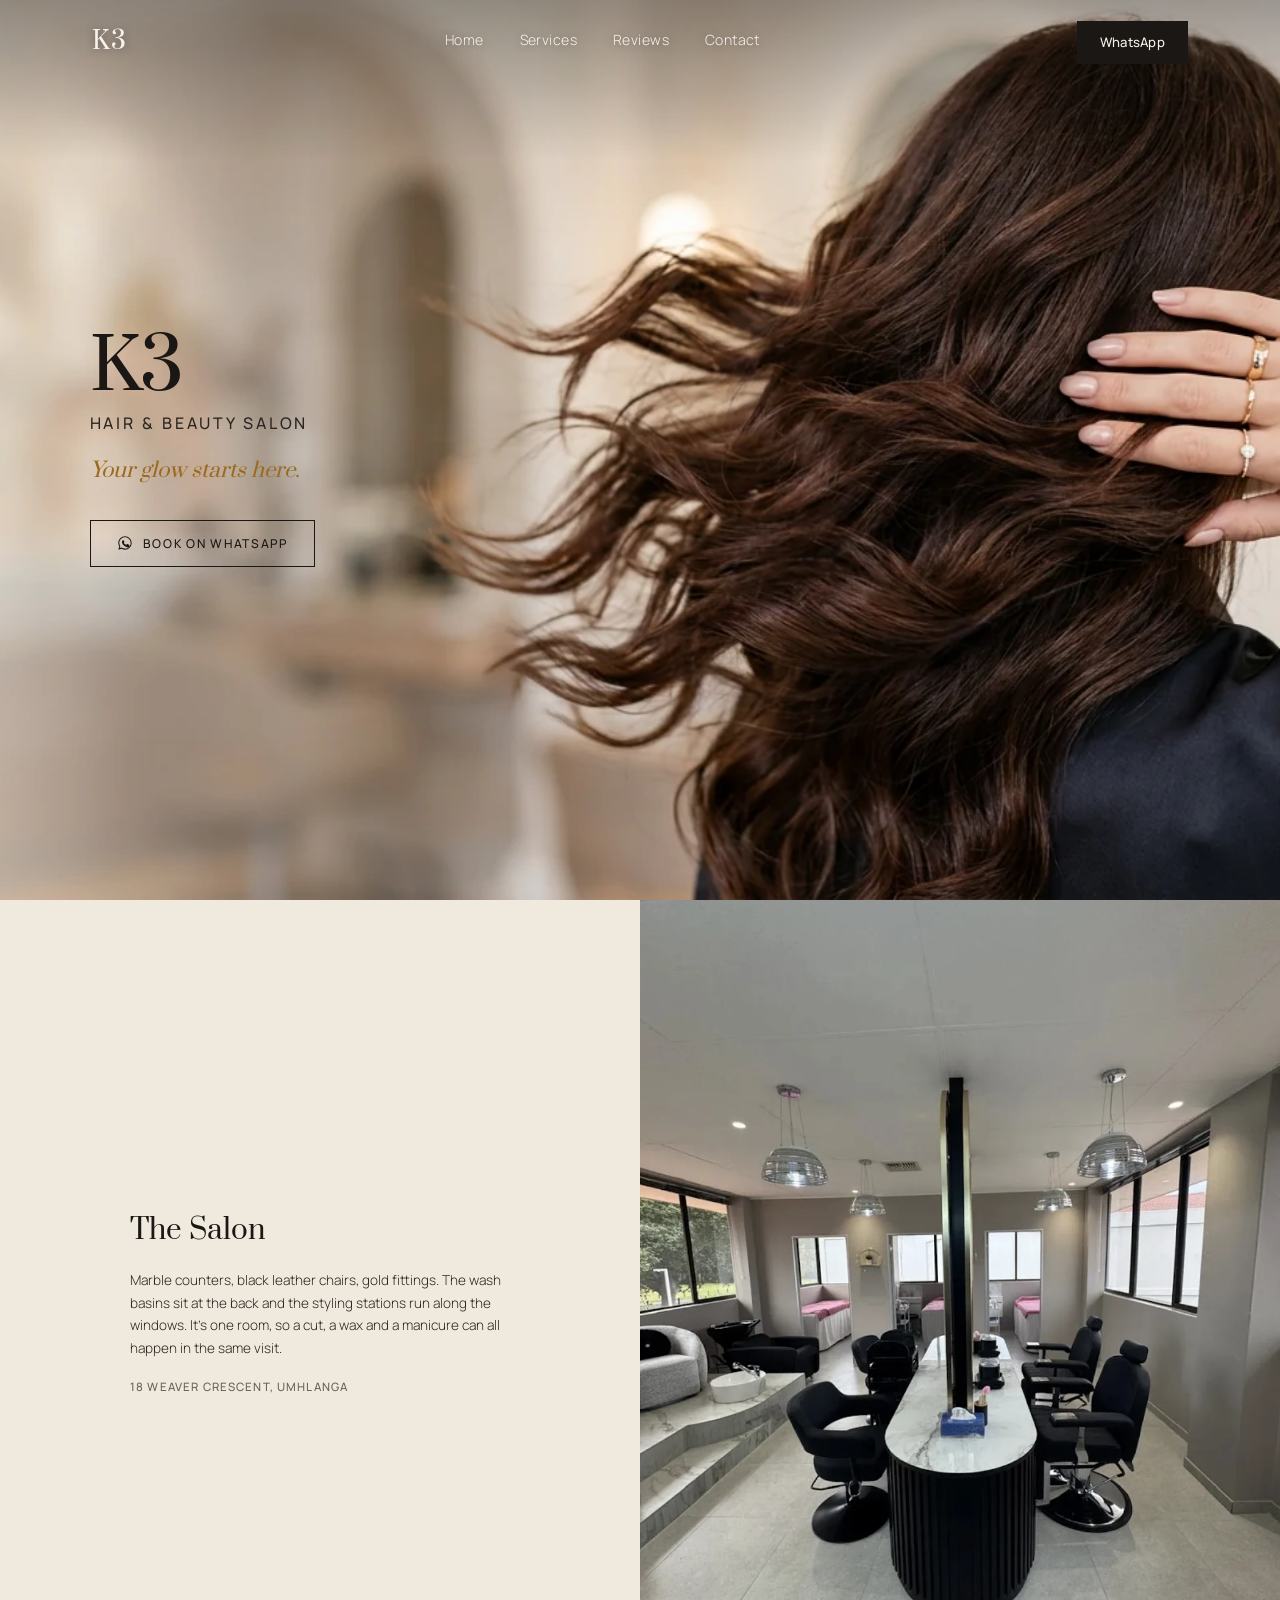
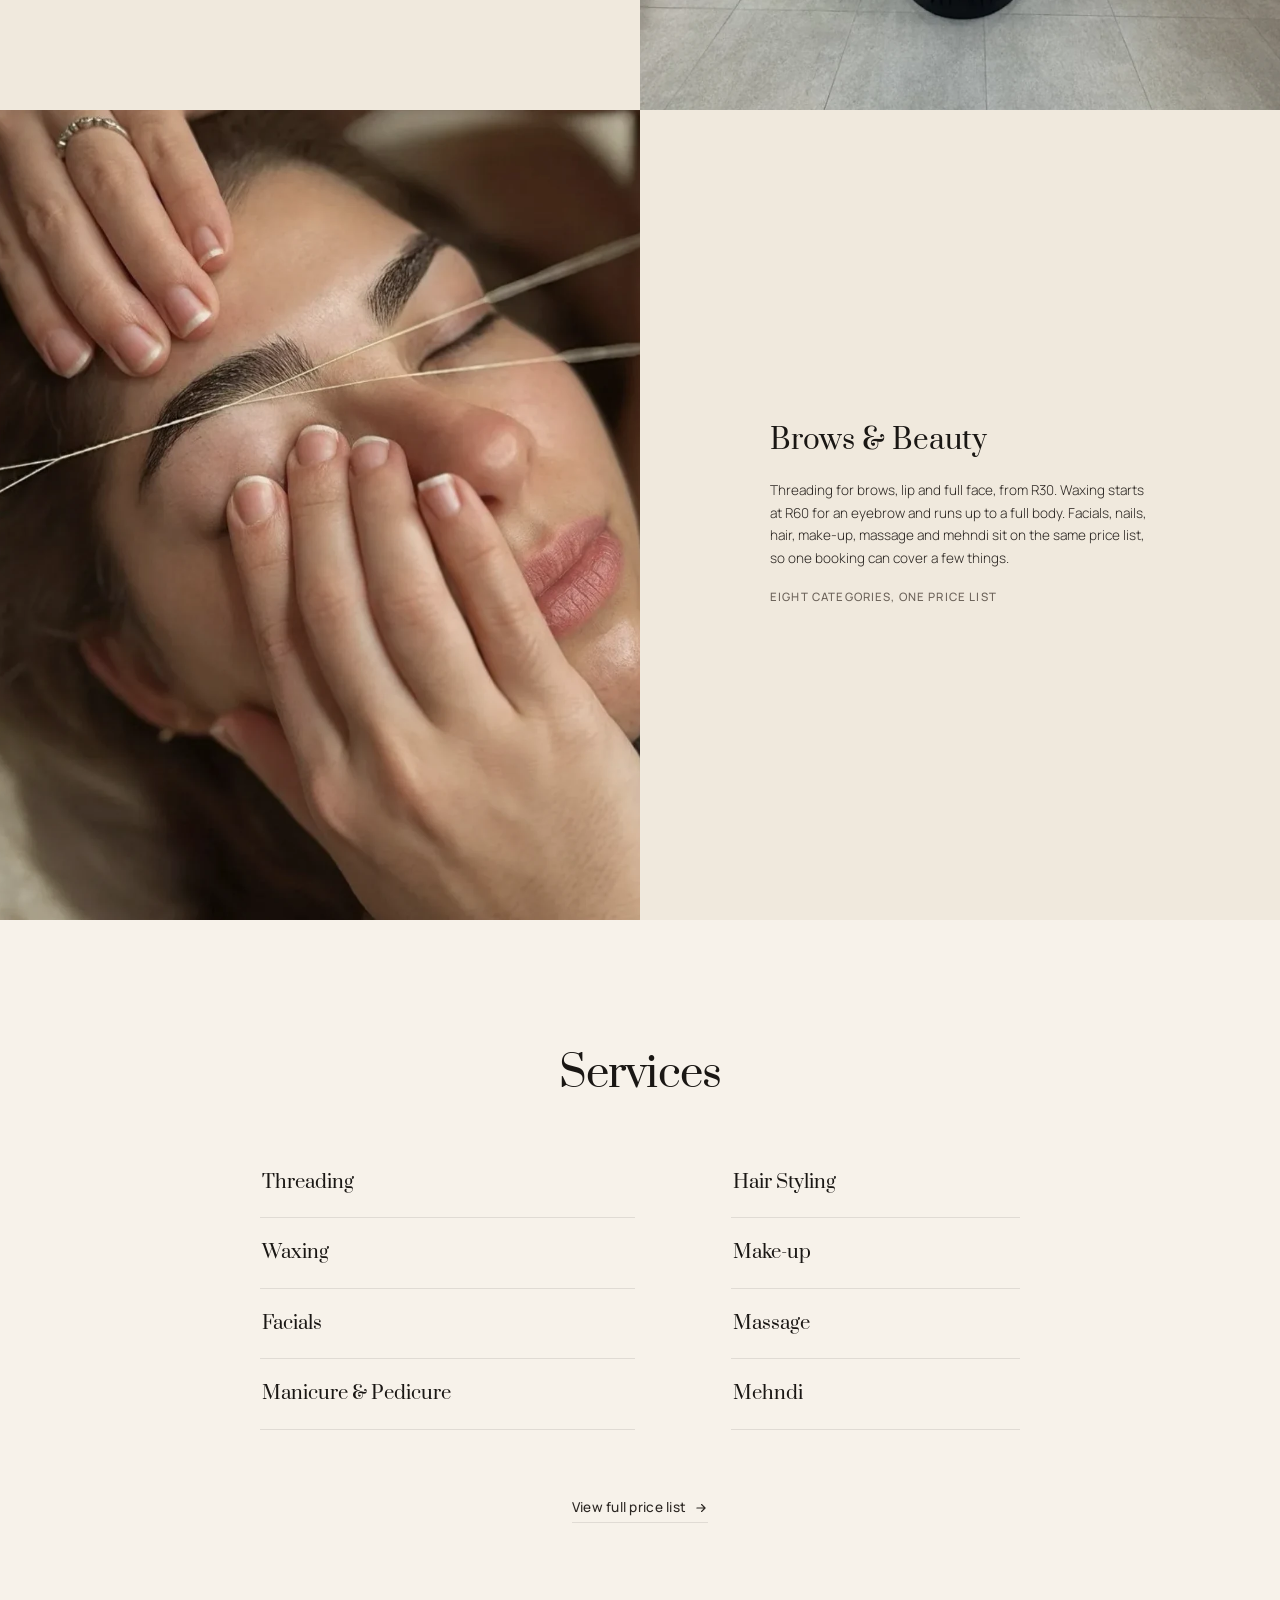
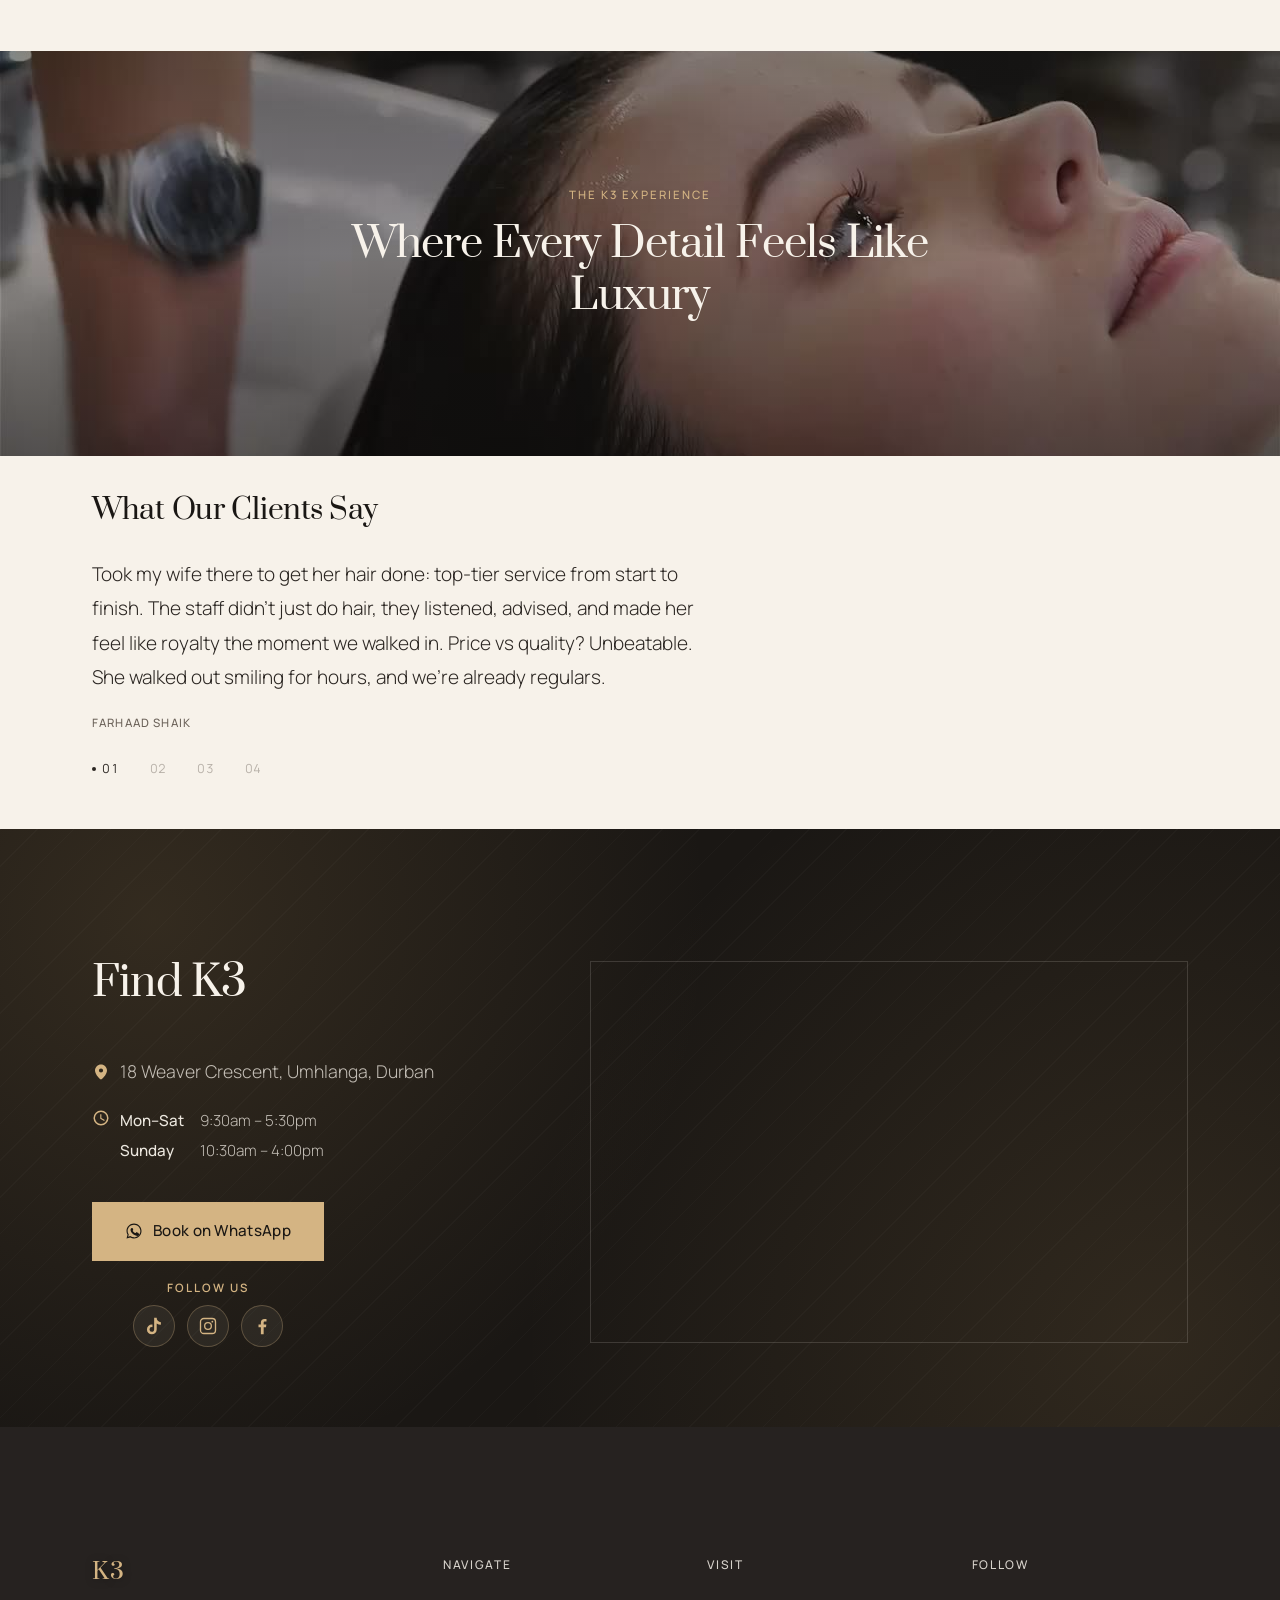
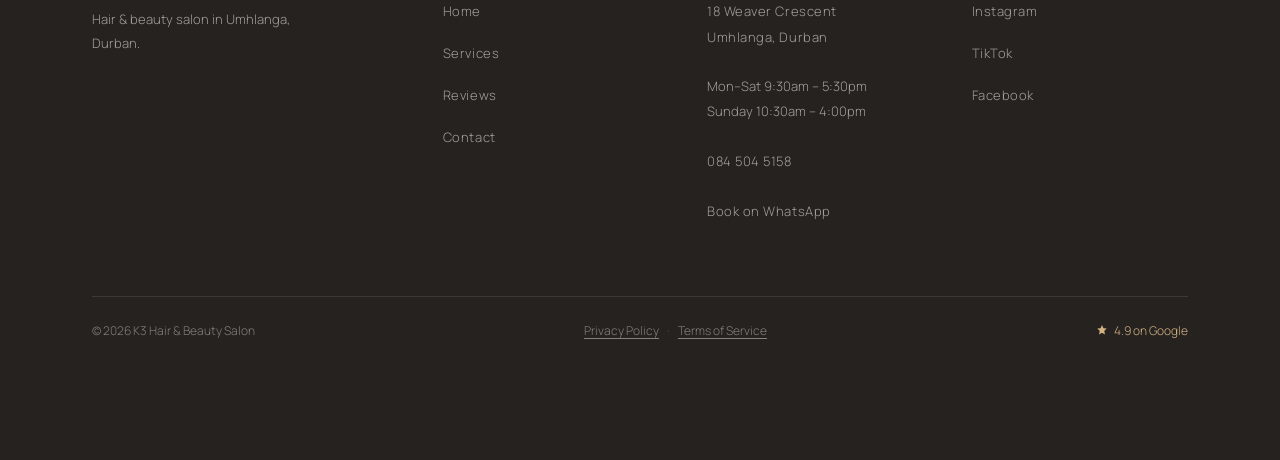
==== commit 0463de8b: "Convert site images to WebP with JPEG fallbacks The three referenced images were PNGs totalling 4,98" ====
--- a/index.html
+++ b/index.html
@@ -35,7 +35,10 @@
   <!-- HERO -->
   <section class="hero" id="hero">
     <div class="hero-media" id="hero-media">
-      <img src="images/hero-new.png" alt="" role="presentation" width="1584" height="672" loading="eager" fetchpriority="high">
+      <picture>
+        <source srcset="images/hero-new.webp" type="image/webp">
+        <img src="images/hero-new.jpg" alt="" role="presentation" width="1584" height="672" loading="eager" fetchpriority="high">
+      </picture>
       <div class="hero-scrim"></div>
     </div>
     <div class="container">
@@ -60,7 +63,10 @@
 
       <div class="editorial-row reveal">
         <div class="editorial-media">
-          <img src="images/gallery-salon-interior.png" width="1050" height="1404" loading="lazy" alt="K3 Hair &amp; Beauty Salon interior with black leather styling chairs and marble counters">
+          <picture>
+            <source srcset="images/gallery-salon-interior.webp" type="image/webp">
+            <img src="images/gallery-salon-interior.jpg" width="1050" height="1404" loading="lazy" alt="K3 Hair &amp; Beauty Salon interior with black leather styling chairs and marble counters">
+          </picture>
         </div>
         <div class="editorial-copy">
           <h3>The Salon</h3>
@@ -71,7 +77,10 @@
 
       <div class="editorial-row reveal">
         <div class="editorial-media">
-          <img src="images/gallery-threading.png" width="1118" height="1398" loading="lazy" alt="Eyebrow threading treatment in progress at K3">
+          <picture>
+            <source srcset="images/gallery-threading.webp" type="image/webp">
+            <img src="images/gallery-threading.jpg" width="1118" height="1398" loading="lazy" alt="Eyebrow threading treatment in progress at K3">
+          </picture>
         </div>
         <div class="editorial-copy">
           <h3>Brows &amp; Beauty</h3>
--- a/style.css
+++ b/style.css
@@ -391,6 +391,12 @@
   z-index: -1;
 }
 
+/* <picture> wraps the hero and editorial images to offer WebP with a JPEG
+   fallback. display:contents keeps the wrapper out of layout, so every rule
+   below still applies to the <img> exactly as it did before. */
+.hero-media picture,
+.editorial-media picture { display: contents; }
+
 .hero-media img {
   width: 100%;
   height: 100%;
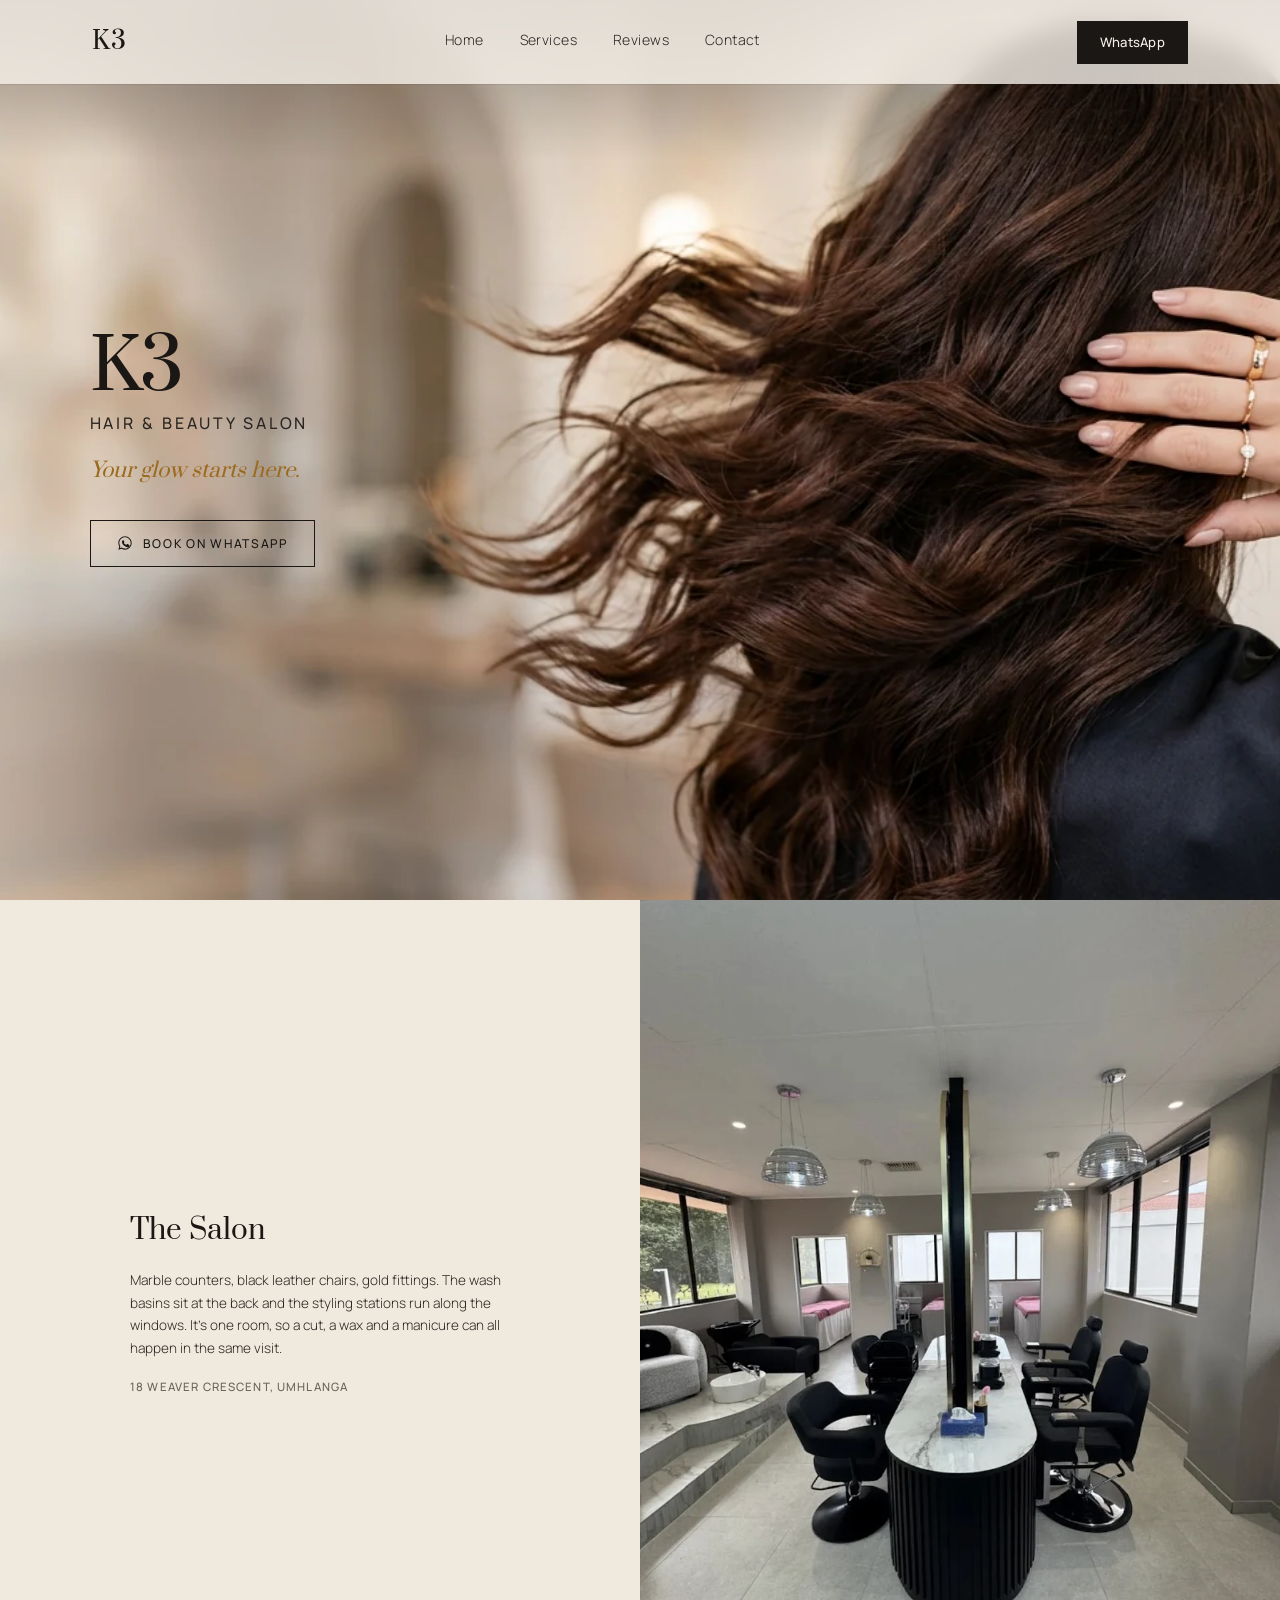
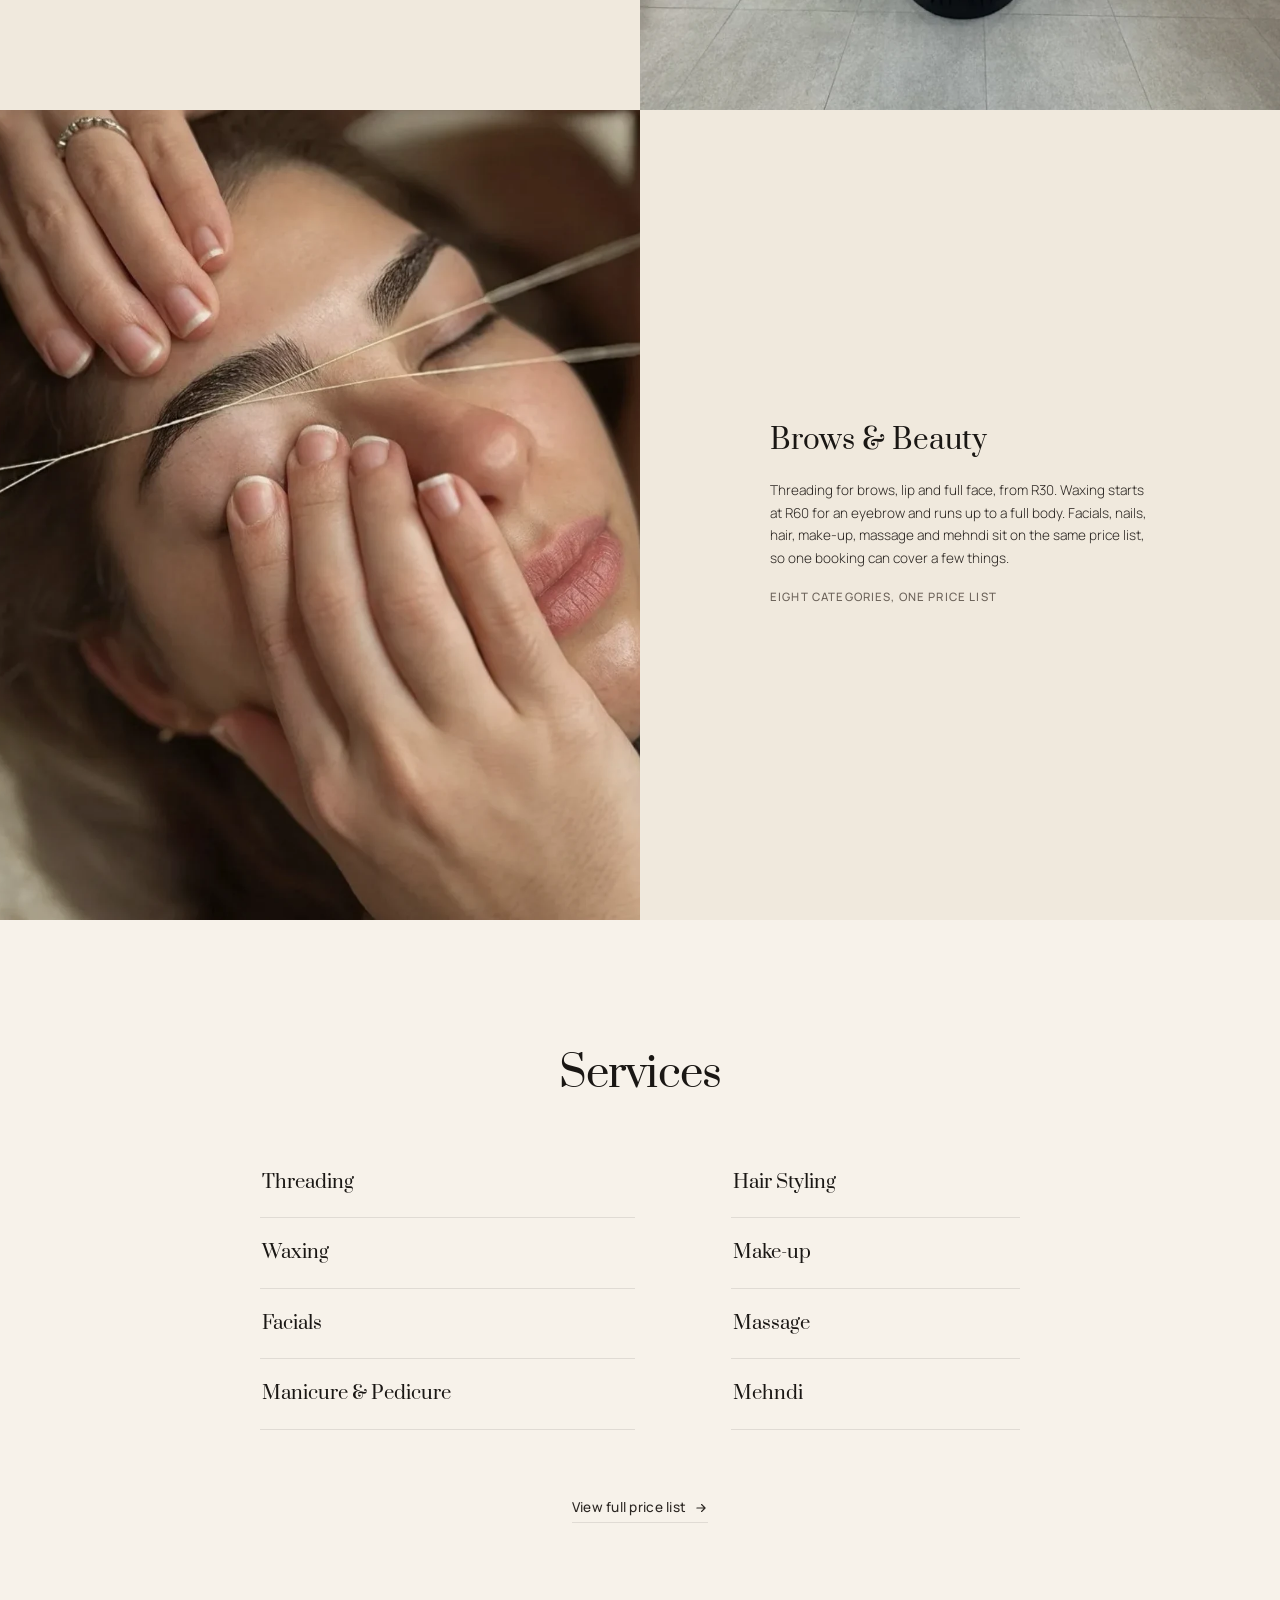
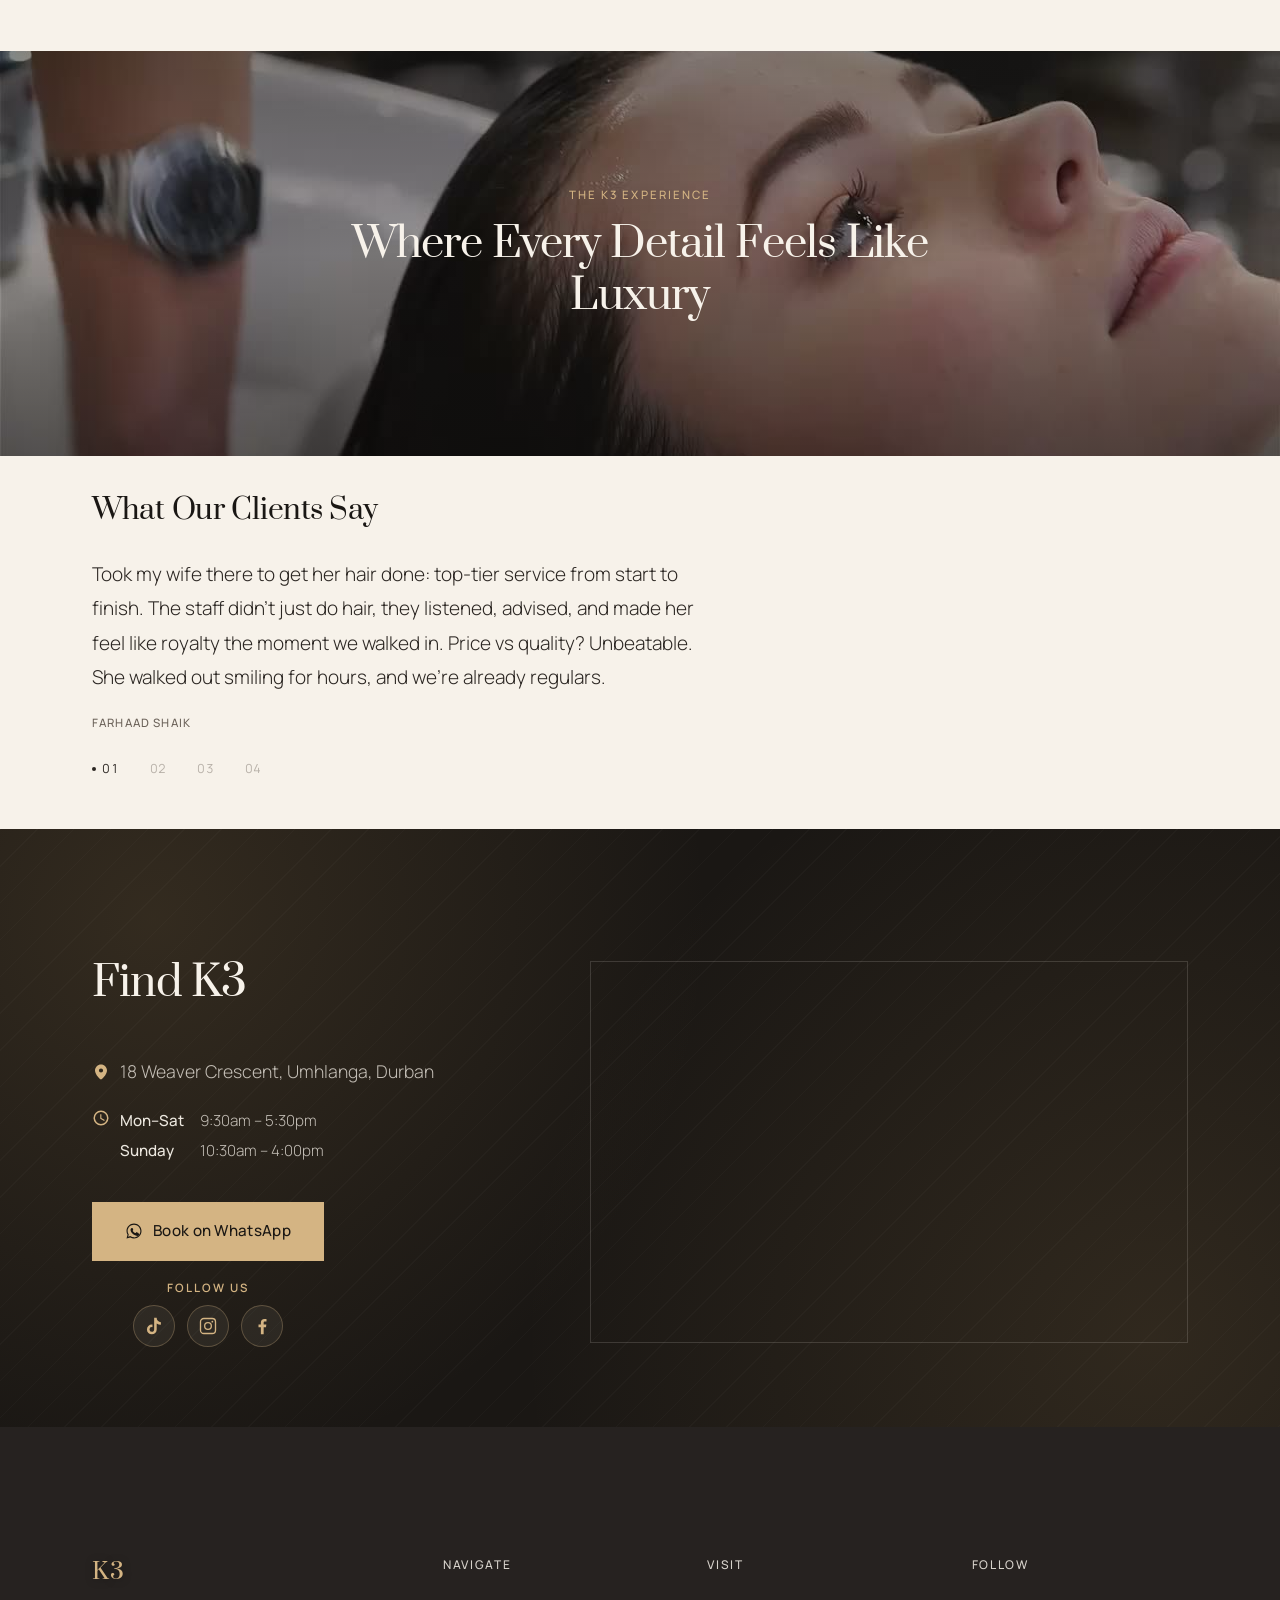
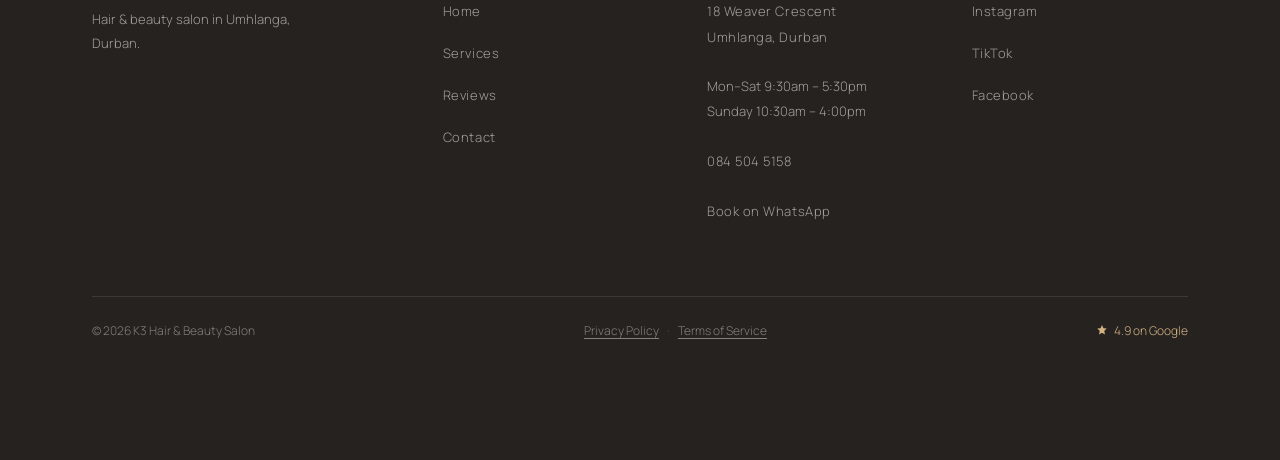
==== commit ffb511f8: "Stop Safari's play button covering the experience-band heading On mobile, Safari refuses autoplay in" ====
--- a/index.html
+++ b/index.html
@@ -119,12 +119,15 @@
 
   <!-- EXPERIENCE BAND -->
   <section id="reviews" class="experience-band">
-    <!-- poster paints the first frame immediately so the band is never empty
-         while the clip downloads; preload=metadata lets the browser start
-         buffering as the section approaches rather than on first play -->
-    <video autoplay muted loop playsinline preload="metadata"
+    <!-- The poster also sits on .experience-band as a CSS background, so if
+         autoplay is refused (iOS Low Power Mode, data saver) script.js can drop
+         the element entirely rather than let Safari paint a play button across
+         the heading. preload=auto because the clip is only 865KB and starting
+         late was worse than fetching it up front. -->
+    <video autoplay muted loop playsinline webkit-playsinline preload="auto"
            poster="images/experience-poster.jpg"
            width="1280" height="720"
+           disablepictureinpicture
            aria-label="Hair wash treatment at the K3 basin">
       <source src="videos/spa-treatment.mp4" type="video/mp4">
     </video>
--- a/style.css
+++ b/style.css
@@ -876,6 +876,12 @@
   justify-content: center;
   overflow: hidden;
   color: var(--cream);
+  /* same frame as the video's poster, so the band always shows the image even
+     when the clip is still loading or cannot play at all */
+  background-image: url('images/experience-poster.jpg');
+  background-size: cover;
+  background-position: center 30%;
+  background-repeat: no-repeat;
 }
 
 .experience-band video {
@@ -886,7 +892,14 @@
   object-fit: cover;
   object-position: center 30%;
   z-index: -2;
-}
+  /* taps pass straight through — never summon the native video controls */
+  pointer-events: none;
+}
+
+/* Autoplay refused, or reduced motion requested. Removing the element stops
+   Safari painting its play button over the heading; the background image above
+   keeps the band looking identical minus the movement. */
+.experience-band.video-unavailable video { display: none; }
 
 .experience-scrim {
   position: absolute;
